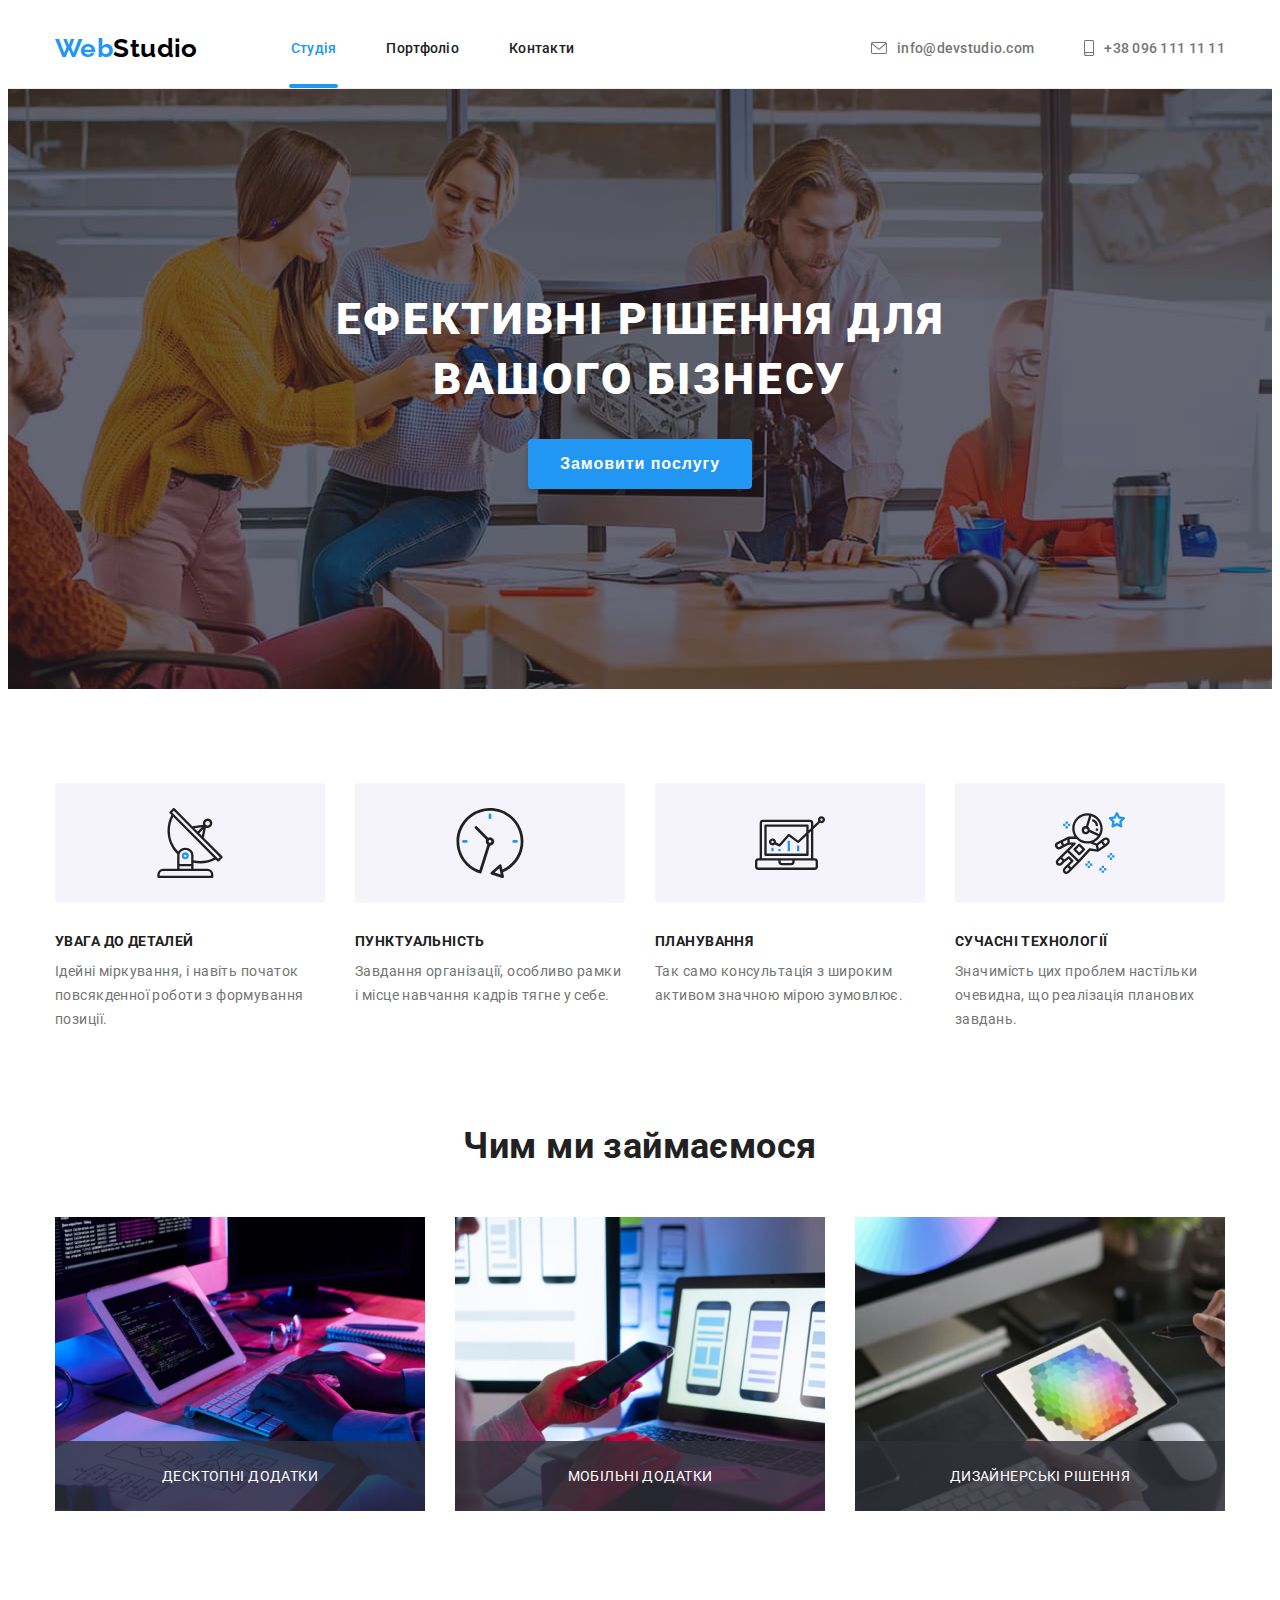
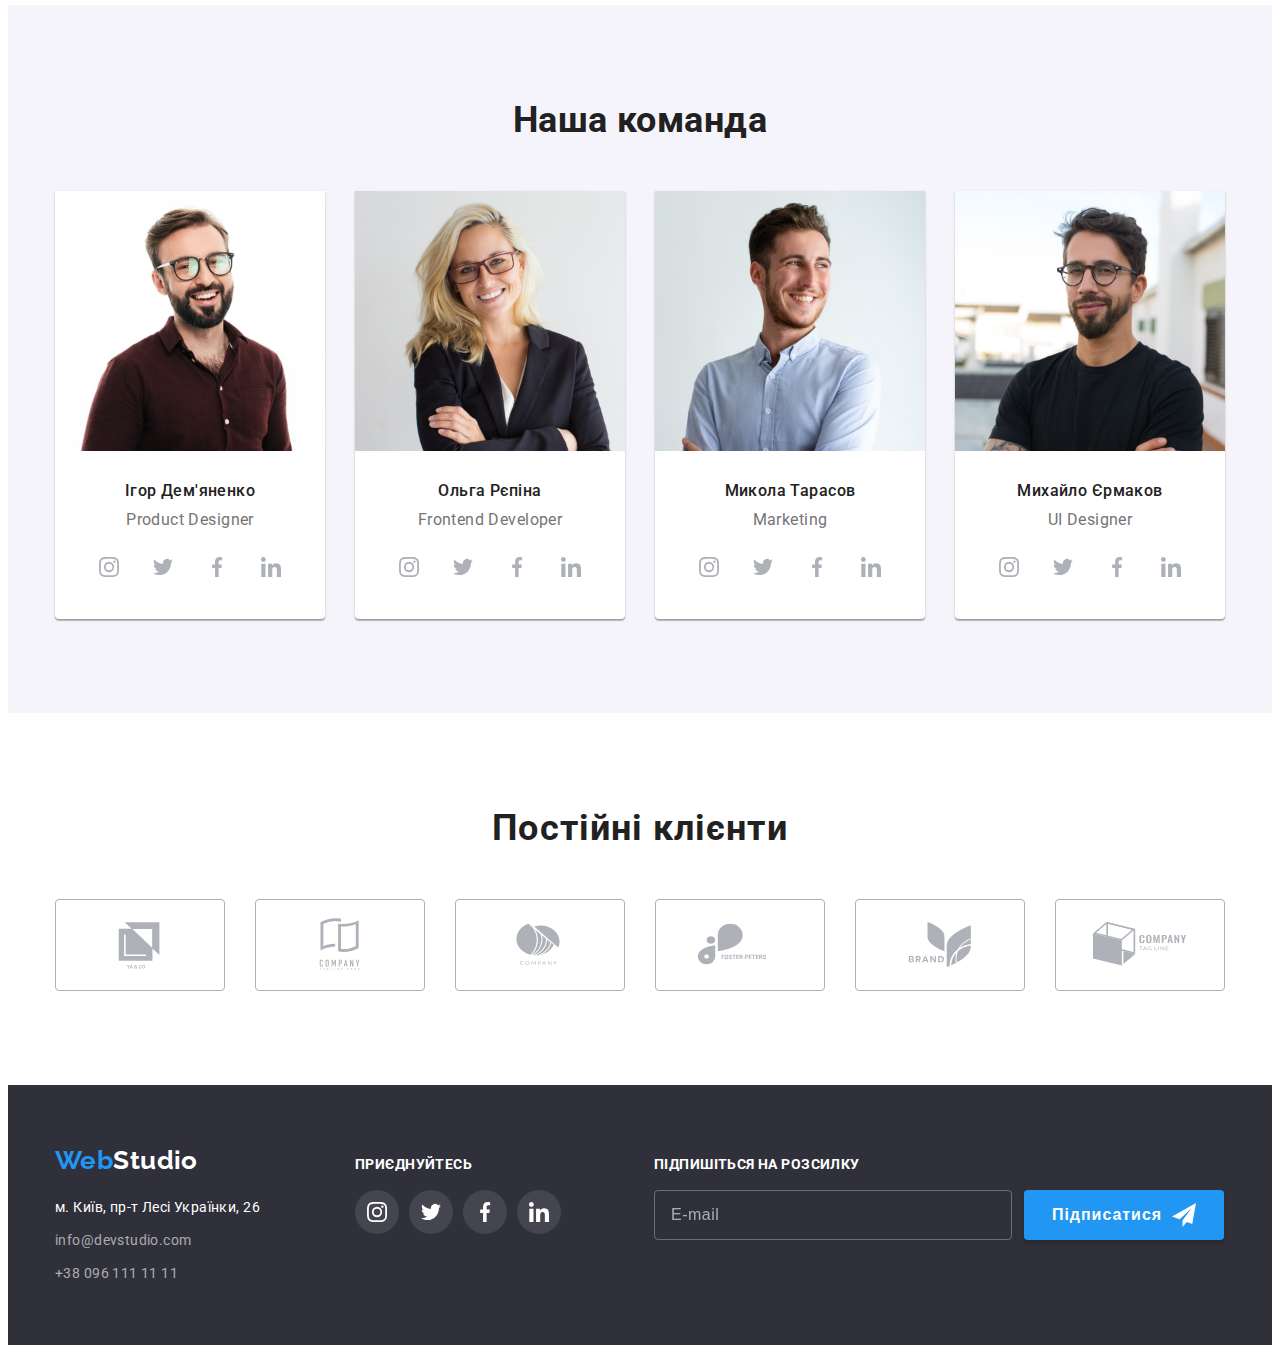
==== index.html @ ae679f18 "BEM logo + header" ====
<!DOCTYPE html>
<html lang="uk">
  <head>
    <meta charset="UTF-8" />
    <meta http-equiv="X-UA-Compatible" content="IE=edge" />
    <meta name="viewport" content="width=device-width, initial-scale=1.0" />
    <title>Studio</title>
    <link
      rel="stylesheet"
      href="https://cdnjs.cloudflare.com/ajax/libs/modern-normalize/1.1.0/modern-normalize.min.css"
      integrity="sha512-wpPYUAdjBVSE4KJnH1VR1HeZfpl1ub8YT/NKx4PuQ5NmX2tKuGu6U/JRp5y+Y8XG2tV+wKQpNHVUX03MfMFn9Q=="
      crossorigin="anonymous"
      referrerpolicy="no-referrer"
    />
    <link rel="preconnect" href="https://fonts.googleapis.com" />
    <link rel="preconnect" href="https://fonts.gstatic.com" crossorigin />
    <link
      href="https://fonts.googleapis.com/css2?family=Raleway:wght@700&family=Roboto:wght@400;500;700;900&display=swap"
      rel="stylesheet"
    />
    <link rel="stylesheet" href="./css/styles.css" />
  </head>
  <body>
    <header class="header">
      <div class="container header__container">
        <nav class="nav">
          <a class="logo header__logo" href="./index.html"
            ><span class="logo__accent">Web</span>Studio</a
          >
          <ul class="list nav__list">
            <li class="nav__item"><a class="nav__link nav__link--active" href="./index.html">Студія</a></li>
            <li class="nav__item"><a class="nav__link" href="./portfolio.html">Портфоліо</a></li>
            <li class="nav__item"><a class="nav__link" href="#contact">Контакти</a></li>
          </ul>
        </nav>
        <ul class="list header__container">
          <li class="nav__item">
            <a class="nav__link nav__link--contact" href="mailto:info@devstudio.com">
              <svg class="nav__icon--envelope">
                <use href="./images/icons.svg#icon-envelope"></use>
              </svg>
              info@devstudio.com</a
            >
          </li>
          <li class="nav__item">
            <a class="nav__link nav__link--contact" href="tel:+380961111111">
              <svg class="nav__icon--smartphone">
                <use href="./images/icons.svg#icon-smartphone"></use></svg
              >+38 096 111 11 11</a>
          </li>
        </ul>
      </div>
    </header>
    <main>
      <section class="hero">
        <div class="container hero-cont">
          <h1 class="hero-title">Ефективні рішення для вашого бізнесу</h1>
          <button class="hero-bt" type="button" data-modal-open>Замовити послугу</button>
        </div>
      </section>
      <section class="section advantage">
        <div class="container">
          <h2 class="visually-hidden">Наші переваги</h2>
          <ul class="list advantage-list">
            <li class="advantage-item">
              <div class="advantage-box">
                <svg class="advantage-icon">
                  <use href="./images/icons.svg#icon-antenna"></use>
                </svg>
              </div>
              <h3 class="advantage-title">Увага до деталей</h3>
              <p class="advatage-text">
                Ідейні міркування, і навіть початок повсякденної роботи з формування позиції.
              </p>
            </li>
            <li class="advantage-item">
              <div class="advantage-box">
                <svg class="advantage-icon">
                  <use href="./images/icons.svg#icon-clock"></use>
                </svg>
              </div>
              <h3 class="advantage-title">Пунктуальність</h3>
              <p class="advatage-text">
                Завдання організації, особливо рамки і місце навчання кадрів тягне у себе.
              </p>
            </li>
            <li class="advantage-item">
              <div class="advantage-box">
                <svg class="advantage-icon">
                  <use href="./images/icons.svg#icon-diagram"></use>
                </svg>
              </div>
              <h3 class="advantage-title">Планування</h3>
              <p class="advatage-text">
                Так само консультація з широким активом значною мірою зумовлює.
              </p>
            </li>
            <li class="advantage-item">
              <div class="advantage-box">
                <svg class="advantage-icon">
                  <use href="./images/icons.svg#icon-astronaut"></use>
                </svg>
              </div>
              <h3 class="advantage-title">Сучасні Технології</h3>
              <p class="advatage-text">
                Значимість цих проблем настільки очевидна, що реалізація планових завдань.
              </p>
            </li>
          </ul>
        </div>
      </section>
      <section class="section work">
        <div class="container">
          <h2 class="work-title">Чим ми займаємося</h2>
          <ul class="list work-list">
            <li class="work-item">
              <div class="work-thumb">
                <img
                  class="img"
                  src="./images/image1.jpg"
                  alt="розробка сайту"
                  width="370"
                  height="294"
                />
                <div class="work-label">
                  <p class="label-text">Десктопні додатки</p>
                </div>
              </div>
            </li>
            <li class="work-item">
              <div class="work-thumb">
                <img
                  class="img"
                  src="./images/image2.jpg"
                  alt="розробка мобільного додатку"
                  width="370"
                  height="294"
                />
                <div class="work-label">
                  <p class="label-text">Мобільні додатки</p>
                </div>
              </div>
            </li>
            <li class="work-item">
              <div class="work-thumb">
                <img
                  class="img"
                  src="./images/image3.jpg"
                  alt="розробка дизайну"
                  width="370"
                  height="294"
                />
                <div class="work-label">
                  <p class="label-text">Дизайнерські рішення</p>
                </div>
              </div>
            </li>
          </ul>
        </div>
      </section>
      <section class="section team">
        <div class="container">
          <h2 class="team-title">Наша команда</h2>
          <ul class="list list-team">
            <li class="list-box">
              <img
                class="img team-photo"
                src="./images/igor.jpg"
                alt="Ігор Дем'яненко"
                width="270"
                height="260"
              />
              <div class="team-cont">
                <h3 class="team-member">Ігор Дем'яненко</h3>
                <p class="team-function" lang="en">Product Designer</p>
                <ul class="list team-social">
                  <li class="social-item">
                    <a
                      href="https://www.instagram.com"
                      class="link-social"
                      target="_blank"
                      rel="noopener noreferrer"
                    >
                      <svg class="icon-social">
                        <use href="./images/icons.svg#icon-instagram"></use>
                      </svg>
                    </a>
                  </li>
                  <li class="social-item">
                    <a
                      href="https://twitter.com"
                      class="link-social"
                      target="_blank"
                      rel="noopener noreferrer"
                    >
                      <svg class="icon-social">
                        <use href="./images/icons.svg#icon-twitter"></use>
                      </svg>
                    </a>
                  </li>
                  <li class="social-item">
                    <a
                      href="https://www.facebook.com"
                      class="link-social"
                      target="_blank"
                      rel="noopener noreferrer"
                    >
                      <svg class="icon-social">
                        <use href="./images/icons.svg#icon-facebook"></use>
                      </svg>
                    </a>
                  </li>
                  <li class="social-item">
                    <a
                      href="https://ua.linkedin.com"
                      class="link-social"
                      target="_blank"
                      rel="noopener noreferrer"
                    >
                      <svg class="icon-social">
                        <use href="./images/icons.svg#icon-linkedin"></use>
                      </svg>
                    </a>
                  </li>
                </ul>
              </div>
            </li>
            <li class="list-box">
              <img
                class="img team-photo"
                src="./images/olha.jpg"
                alt="Ольга Рєпіна"
                width="270"
                height="260"
              />
              <div class="team-cont">
                <h3 class="team-member">Ольга Рєпіна</h3>
                <p class="team-function" lang="en">Frontend Developer</p>
                <ul class="list team-social">
                  <li class="social-item">
                    <a
                      href="https://www.instagram.com"
                      class="link-social"
                      target="_blank"
                      rel="noopener noreferrer"
                    >
                      <svg class="icon-social">
                        <use href="./images/icons.svg#icon-instagram"></use>
                      </svg>
                    </a>
                  </li>
                  <li class="social-item">
                    <a
                      href="https://twitter.com"
                      class="link-social"
                      target="_blank"
                      rel="noopener noreferrer"
                    >
                      <svg class="icon-social">
                        <use href="./images/icons.svg#icon-twitter"></use>
                      </svg>
                    </a>
                  </li>
                  <li class="social-item">
                    <a
                      href="https://www.facebook.com"
                      class="link-social"
                      target="_blank"
                      rel="noopener noreferrer"
                    >
                      <svg class="icon-social">
                        <use href="./images/icons.svg#icon-facebook"></use>
                      </svg>
                    </a>
                  </li>
                  <li class="social-item">
                    <a
                      href="https://ua.linkedin.com"
                      class="link-social"
                      target="_blank"
                      rel="noopener noreferrer"
                    >
                      <svg class="icon-social">
                        <use href="./images/icons.svg#icon-linkedin"></use>
                      </svg>
                    </a>
                  </li>
                </ul>
              </div>
            </li>
            <li class="list-box">
              <img
                class="img team-photo"
                src="./images/nikolay.jpg"
                alt="Микола Тарасов"
                width="270"
                height="260"
              />
              <div class="team-cont">
                <h3 class="team-member">Микола Тарасов</h3>
                <p class="team-function" lang="en">Marketing</p>
                <ul class="list team-social">
                  <li class="social-item">
                    <a
                      href="https://www.instagram.com"
                      class="link-social"
                      target="_blank"
                      rel="noopener noreferrer"
                    >
                      <svg class="icon-social">
                        <use href="./images/icons.svg#icon-instagram"></use>
                      </svg>
                    </a>
                  </li>
                  <li class="social-item">
                    <a
                      href="https://twitter.com"
                      class="link-social"
                      target="_blank"
                      rel="noopener noreferrer"
                    >
                      <svg class="icon-social">
                        <use href="./images/icons.svg#icon-twitter"></use>
                      </svg>
                    </a>
                  </li>
                  <li class="social-item">
                    <a
                      href="https://www.facebook.com"
                      class="link-social"
                      target="_blank"
                      rel="noopener noreferrer"
                    >
                      <svg class="icon-social">
                        <use href="./images/icons.svg#icon-facebook"></use>
                      </svg>
                    </a>
                  </li>
                  <li class="social-item">
                    <a
                      href="https://ua.linkedin.com"
                      class="link-social"
                      target="_blank"
                      rel="noopener noreferrer"
                    >
                      <svg class="icon-social">
                        <use href="./images/icons.svg#icon-linkedin"></use>
                      </svg>
                    </a>
                  </li>
                </ul>
              </div>
            </li>
            <li class="list-box">
              <img
                class="img team-photo"
                src="./images/mixailo.jpg"
                alt="Михайло Єрмаков"
                width="270"
                height="260"
              />
              <div class="team-cont">
                <h3 class="team-member">Михайло Єрмаков</h3>
                <p class="team-function" lang="en">UI Designer</p>
                <ul class="list team-social">
                  <li class="social-item">
                    <a
                      href="https://www.instagram.com"
                      class="link-social"
                      target="_blank"
                      rel="noopener noreferrer"
                    >
                      <svg class="icon-social">
                        <use href="./images/icons.svg#icon-instagram"></use>
                      </svg>
                    </a>
                  </li>
                  <li class="social-item">
                    <a
                      href="https://twitter.com"
                      class="link-social"
                      target="_blank"
                      rel="noopener noreferrer"
                    >
                      <svg class="icon-social">
                        <use href="./images/icons.svg#icon-twitter"></use>
                      </svg>
                    </a>
                  </li>
                  <li class="social-item">
                    <a
                      href="https://www.facebook.com"
                      class="link-social"
                      target="_blank"
                      rel="noopener noreferrer"
                    >
                      <svg class="icon-social">
                        <use href="./images/icons.svg#icon-facebook"></use>
                      </svg>
                    </a>
                  </li>
                  <li class="social-item">
                    <a
                      href="https://ua.linkedin.com"
                      class="link-social"
                      target="_blank"
                      rel="noopener noreferrer"
                    >
                      <svg class="icon-social">
                        <use href="./images/icons.svg#icon-linkedin"></use>
                      </svg>
                    </a>
                  </li>
                </ul>
              </div>
            </li>
          </ul>
        </div>
      </section>
      <section class="section">
        <div class="container">
          <h2 class="client-title">Постійні клієнти</h2>
          <ul class="list list-client">
            <li class="client-item">
              <a href="#" class="link-client" target="_blank" rel="noopener noreferrer">
                <svg class="logo-client">
                  <use href="./images/icons.svg#icon-Logo6"></use>
                </svg>
              </a>
            </li>
            <li class="client-item">
              <a href="#" class="link-client" target="_blank" rel="noopener noreferrer">
                <svg class="logo-client">
                  <use href="./images/icons.svg#icon-Logo5"></use>
                </svg>
              </a>
            </li>
            <li class="client-item">
              <a href="#" class="link-client" target="_blank" rel="noopener noreferrer">
                <svg class="logo-client">
                  <use href="./images/icons.svg#icon-Logo4"></use>
                </svg>
              </a>
            </li>
            <li class="client-item">
              <a href="#" class="link-client" target="_blank" rel="noopener noreferrer">
                <svg class="logo-client">
                  <use href="./images/icons.svg#icon-Logo3"></use>
                </svg>
              </a>
            </li>
            <li class="client-item">
              <a href="#" class="link-client" target="_blank" rel="noopener noreferrer">
                <svg class="logo-client">
                  <use href="./images/icons.svg#icon-Logo2"></use>
                </svg>
              </a>
            </li>
            <li class="client-item">
              <a href="#" class="link-client" target="_blank" rel="noopener noreferrer">
                <svg class="logo-client">
                  <use href="./images/icons.svg#icon-Logo1"></use>
                </svg>
              </a>
            </li>
          </ul>
        </div>
      </section>
    </main>
    <footer class="footer">
      <div class="container footer-cont">
        <div class="ftr-address-cont">
          <a class="logo footer__logo" href="./index.html"
            ><span class="logo__accent">Web</span>Studio</a
          >
          <address class="address" id="contact">
            <ul class="list list-address">
              <li class="item-address">
                <a
                  class="link-address"
                  href="https://goo.gl/maps/qeLY9MRspjxgZA8L9"
                  target="_blank"
                  rel="noopener noreferrer"
                  >м. Київ, пр-т Лесі Українки, 26</a
                >
              </li>
              <li class="item-address">
                <a class="link-address link-address-cont" href="mailto:info@devstudio.com"
                  >info@devstudio.com</a
                >
              </li>
              <li class="item-address">
                <a class="link-address link-address-cont" href="tel:+380961111111"
                  >+38 096 111 11 11</a
                >
              </li>
            </ul>
          </address>
        </div>

        <div class="ftr-social-cont">
          <p class="ftr-social-title">приєднуйтесь</p>
          <ul class="list ftr-social">
            <li class="ftr-social-item">
              <a
                href="https://www.instagram.com"
                class="ftr-link-social"
                target="_blank"
                rel="noopener noreferrer"
              >
                <svg class="icon-social">
                  <use href="./images/icons.svg#icon-instagram"></use>
                </svg>
              </a>
            </li>
            <li class="ftr-social-item">
              <a
                href="https://twitter.com"
                class="ftr-link-social"
                target="_blank"
                rel="noopener noreferrer"
              >
                <svg class="icon-social">
                  <use href="./images/icons.svg#icon-twitter"></use>
                </svg>
              </a>
            </li>
            <li class="ftr-social-item">
              <a
                href="https://www.facebook.com"
                class="ftr-link-social"
                target="_blank"
                rel="noopener noreferrer"
              >
                <svg class="icon-social">
                  <use href="./images/icons.svg#icon-facebook"></use>
                </svg>
              </a>
            </li>
            <li class="ftr-social-item">
              <a
                href="https://ua.linkedin.com"
                class="ftr-link-social"
                target="_blank"
                rel="noopener noreferrer"
              >
                <svg class="icon-social">
                  <use href="./images/icons.svg#icon-linkedin"></use>
                </svg>
              </a>
            </li>
          </ul>
        </div>
        <div class="ftr-form-box">
          <p class="ftr-social-title">Підпишіться на розсилку</p>
          <form class="ftr-form">
            <label class="ftr-form-label">
              <input
                class="ftr-input"
                type="email"
                name="email"
                title="Введіть електронну пошту"
                placeholder="E-mail"
                required
              />
            </label>
            <button class="ftr-form-bt" type="submit">
              Підписатися
              <svg class="icon-ftr-bt">
                <use href="./images/icons.svg#icon-send"></use>
              </svg>
            </button>
          </form>
        </div>
      </div>
    </footer>
    <div class="backdrop is-hidden" data-modal>
      <div class="modal">
        <button class="modal-bt-close" type="button" data-modal-close>
          <svg class="bt-close">
            <use href="./images/icons.svg#icon-close"></use>
          </svg>
        </button>
        <p class="modal-title">Залиште свої дані, ми вам передзвонимо</p>
        <form class="form-modal">
          <div class="form-input">
            <label class="modal-label">
              <span class="modal-text">Ім'я</span>
              <input
                class="modal-input"
                type="text"
                name="username"
                title="Введіть ім'я"
                autofocus
                required
              />
              <span class="modal-icon">
                <svg class="icon-input">
                  <use href="./images/icons.svg#icon-person"></use>
                </svg>
              </span>
            </label>
            <label class="modal-label">
              <span class="modal-text">Телефон</span>
              <input
                class="modal-input"
                type="tel"
                name="phone_number"
                title="Введіть номер телефону"
                required
              />
              <span class="modal-icon">
                <svg class="icon-input">
                  <use href="./images/icons.svg#icon-phone"></use>
                </svg>
              </span>
            </label>
            <label class="modal-label">
              <span class="modal-text">Пошта</span>
              <input
                class="modal-input"
                type="email"
                name="email"
                title="Введіть електронну пошту"
                required
              />
              <span class="modal-icon">
                <svg class="icon-input">
                  <use href="./images/icons.svg#icon-email"></use>
                </svg>
              </span>
            </label>

            <label class="modal-label">
              <span class="modal-text">Коментар</span>
              <textarea
                class="modal-textarea"
                rows="5"
                name="comment"
                title="Додайте коментар"
                placeholder="Введіть текст"
              ></textarea>
            </label>
          </div>
          <label class="modal-label-check">
            <input class="check-input hidden-check" type="checkbox" name="license-agreement" />
            <span class="check">
              <svg class="icon-check">
                <use href="./images/icons.svg#icon-icon-check"></use>
              </svg>
            </span>
            <span class="modal-text-checkbox">
              Погоджуюся з розсилкою та приймаю <a href="#" class="link-checkbox">Умови договору</a>
            </span></label
          >

          <button class="modal-bt" type="submit">Відправити</button>
        </form>
      </div>
    </div>

    <script src="./js/modal.js"></script>
  </body>
</html>
---- css/styles.css ----
:root {
  /*bg color*/
  --background-color-main: #ffffff;
  --background-color-dark: #2f303a;
  --background-color-sect: #f5f4fa;
  --background-color-box: #eeeeee;
  --background-color-bt: #f5f4fa;
  --background-color-bt-accent: #2196f3;
  --background-color-bt-activ: #188ce8;
  --background-color-line: #ececec;
  --background-color-svg: #afb1b8;
  --background-color-social: rgba(255, 255, 255, 0.1);
  --background-color-gradient: rgba(47, 48, 58, 0.4);
  --background-color-overlay: rgba(33, 150, 243, 0.9);
  --background-color-label: rgba(47, 48, 58, 0.8);
  --background-color-backdrop: rgba(0, 0, 0, 0.2);
  --background-color-border: rgba(255, 255, 255, 0.3);

  /*text color*/
  --color-text-main: #757575;
  --color-text-topic: #212121;
  --color-text-hero: #ffffff;
  --color-text-dark: #000000;
  --color-text-accent: #2196f3;
  --color-text-adress: rgba(255, 255, 255, 0.6);
  --color-text-placeholder: rgba(117, 117, 117, 0.5);
  /*fonts*/
  --main-font: 'Roboto', sans-serif;
  --secondary-font: 'Raleway', sans-serif;
}

*,
*::before,
*::after {
  box-sizing: border-box;
}

/*common styles*/

body {
  background: var(--background-color-main);
  color: var(--color-text-main);
  font-family: var(--main-font);
  font-size: 14px;
  letter-spacing: 0.03em;
}
h1,
h2,
h3,
p {
  margin: 0;
}
.list {
  list-style: none;
  margin: 0;
  padding: 0;
}
.visually-hidden {
  position: absolute;
  white-space: nowrap;
  width: 1px;
  height: 1px;
  overflow: hidden;
  border: 0;
  padding: 0;
  clip: rect(0 0 0 0);
  clip-path: inset(50%);
  margin: -1px;
}
.container {
  width: 1200px;
  padding-left: 15px;
  padding-right: 15px;
  margin-left: auto;
  margin-right: auto;
}
.section {
  padding-top: 94px;
  padding-bottom: 94px;
}
img {
  display: block;
  max-width: 100%;
  height: auto;
}

/*logo*/

.logo {
  font-family: var(--secondary-font);
  font-size: 26px;
  font-weight: 700;
  line-height: calc(30 / 26);
  text-decoration: none;
}
.logo__accent {
  color: var(--color-text-accent);
}
.header__logo {
  margin-right: 93px;

  color: var(--color-text-dark);
}
.footer__logo {
  color: var(--color-text-hero);
}


/*header*/
.header {
  border-bottom: 1px solid var(--background-color-line);
}
.header__container {
  display: flex;
  align-items: center;
  justify-content: space-between;
}
.nav {
  display: flex;
  align-items: center;
}
.nav__list {
  display: flex;
}
.nav__item {
  margin-right: 50px;
}
.nav__item:last-child {
  margin-right: 0;
}
.list-cont {
  display: flex;
  align-items: center;
}
.nav__link {
  display: flex;
  flex-direction: column;
  align-items: center;
  flex-wrap: nowrap;
  padding-top: 32px;
  padding-bottom: 32px;

  transition: color 250ms cubic-bezier(0.4, 0, 0.2, 1);

  text-decoration: none;
  color: var(--color-text-topic);
  font-weight: 500;
  line-height: calc(16 / 14);
  letter-spacing: 0.02em;
}
.nav__link--contact {
  flex-direction: row;
  color: var(--color-text-main);
}
.nav__link:hover,
.nav__link:focus {
  color: var(--color-text-accent);
}
.nav__link--active {
  color: var(--color-text-accent);
  padding-bottom: 0;
}
.nav__link--active::after {
  content: '';
  width: 106%;
  height: 4px;
  border-radius: 2px;
  background-color: var(--background-color-bt-accent);
  background-size: contain;
  margin-top: 28px;
}
.nav__icon--envelope {
  width: 16px;
  height: 12px;
  margin-right: 10px;
  fill: currentColor;
}
.nav__icon--smartphone {
  width: 10px;
  height: 16px;
  margin-right: 10px;
  fill: currentColor;
}

/*footer*/
.footer {
  background-color: var(--background-color-dark);
  padding-top: 60px;
  padding-bottom: 60px;
}
.footer-cont {
  display: flex;
  align-items: baseline;
}
.ftr-address-cont {
  margin-right: 70px;
  width: 230px;
}
.address {
  margin-top: 20px;
}
.item-address {
  margin-bottom: 9px;
}
.item-address:last-child {
  margin-bottom: 0;
}
.link-address {
  transition-property: color;
  transition-duration: 250ms;
  transition-timing-function: cubic-bezier(0.4, 0, 0.2, 1);

  text-decoration: none;
  font-style: normal;
  line-height: calc(24 / 14);
  color: var(--color-text-hero);
}
.link-address-cont {
  color: var(--color-text-adress);
}
.link-address:hover,
.link-address:focus {
  color: var(--color-text-accent);
}

.ftr-social-cont {
  width: 206px;
  margin-right: 93px;
}
.ftr-social-title {
  margin-bottom: 20px;

  color: var(--color-text-hero);
  font-weight: 700;
  font-size: 14px;
  line-height: calc(14 / 16);
  letter-spacing: 0.03em;
  text-transform: uppercase;
}
.ftr-social {
  display: flex;
  flex-wrap: wrap;
  gap: 10px;
  justify-content: center;
}
.ftr-link-social {
  display: block;
  fill: var(--color-text-hero);

  transition-property: background-color;
  transition-duration: 250ms;
  transition-timing-function: cubic-bezier(0.4, 0, 0.2, 1);

  text-decoration: none;
  padding: 12px;
  background-color: var(--background-color-social);
  border-radius: 50%;
  line-height: 0;
}
.ftr-link-social:hover,
.ftr-link-social:focus {
  background-color: var(--background-color-bt-accent);
}

.icon-social {
  width: 20px;
  height: 20px;
}
.ftr-form-box {
  display: flex;
flex-direction: column;
}
.ftr-form {
  display: flex;
  gap: 12px;
}
.ftr-input {
  display: block;
  padding: 15px 16px;
 
  outline:none;

  transition-property: color, border-color;
  transition-duration: 250ms;
  transition-timing-function: cubic-bezier(0.4, 0, 0.2, 1);

width: 358px;
height: 50px;
background-color: transparent;
border: 1px solid var(--background-color-border);
filter: drop-shadow(0px 4px 4px rgba(0, 0, 0, 0.15));
border-radius: 4px;
}
.ftr-input::placeholder {
  font-size: 16px;
  line-height: calc(20 / 16);
  letter-spacing: 0.03em;
    color:var(--color-text-adress);
}
.ftr-form-label:focus-within > .ftr-input {
  color: var(--background-color-bt-accent);
  border-color: var(--background-color-bt-accent);}

.ftr-form-bt {
  display: inline-flex;
  align-items: center;
padding: 10px 28px;

transition-property: background-color;
  transition-duration: 250ms;
  transition-timing-function: cubic-bezier(0.4, 0, 0.2, 1);

  background-color: var(--background-color-bt-accent);
  color: var(--color-text-hero);
  font-weight: 700;
  font-size: 16px;
  line-height: calc(30 / 16);
  letter-spacing: 0.06em;
  box-shadow: 0px 4px 4px rgba(0, 0, 0, 0.15);
  border-radius: 4px;
  border: none;
  cursor: pointer;
}
.icon-ftr-bt {
width: 24px;
height: 24px;
margin-left: 10px;
fill: var(--color-text-hero);
}

.ftr-form-bt:hover,
.ftr-form-bt:focus {
  background-color: var(--background-color-bt-activ);
}

/*studio*/ 

/*section hero*/

.hero {
  background-color: var(--background-color-dark);
  background-image: linear-gradient(
      var(--background-color-gradient),
      var(--background-color-gradient)
    ),
    url(../images/hero.jpg);
  background-size: 1600px;
  background-position: center;
  background-repeat: no-repeat;

  padding-top: 200px;
  padding-bottom: 200px;
}
.hero-cont {
  padding-left: 252px;
  padding-right: 252px;
}
.hero-title {
  width: 696px;
  margin-bottom: 30px;
  margin-left: 0;
  margin-right: 0;

  color: var(--color-text-hero);
  font-weight: 900;
  font-size: 44px;
  line-height: calc(60 / 44);
  text-align: center;
  letter-spacing: 0.06em;
  text-transform: uppercase;
}

.hero-bt {
  display: block;
  padding-left: 32px;
  padding-right: 32px;
  padding-top: 10px;
  padding-bottom: 10px;
  margin-left: auto;
  margin-right: auto;

  transition-property: background-color;
  transition-duration: 250ms;
  transition-timing-function: cubic-bezier(0.4, 0, 0.2, 1);

  background-color: var(--background-color-bt-accent);
  color: var(--color-text-hero);
  font-weight: 700;
  font-size: 16px;
  line-height: calc(30 / 16);
  letter-spacing: 0.06em;
  box-shadow: 0px 4px 4px rgba(0, 0, 0, 0.15);
  border-radius: 4px;
  border: none;
  cursor: pointer;
}
.hero-bt:hover,
.hero-bt:focus {
  background-color: var(--background-color-bt-activ);
}

/*section advantage*/
.advantage-list {
  display: flex;
  flex-wrap: wrap;
  gap: 30px;
}
.advantage-item {
  width: 270px;
}
.advantage-title {
  margin-bottom: 10px;

  color: var(--color-text-topic);
  font-size: 14px;
  font-weight: 700;
  line-height: calc(16 / 14);
  text-transform: uppercase;
}
.advatage-text {
  line-height: calc(24 / 14);
}
.advantage-box {
  display: flex;
  justify-content: center;
  align-items: center;
  width: 100%;
  height: 120px;
  margin-bottom: 30px;

  background-color: var(--background-color-sect);
  border-radius: 4px;
}
.advantage-icon {
  width: 70px;
  height: 70px;
}

/*section work*/

.work {
  padding-top: 0;
}
.work-list {
  display: flex;
  flex-wrap: wrap;
  gap: 30px;
}
.work-item {
  width: 370px;
}
.work-title {
  margin-bottom: 50px;

  color: var(--color-text-topic);
  font-weight: 700;
  font-size: 36px;
  line-height: calc(42 / 36);
  text-align: center;
}
.work-thumb {
  position: relative;
  width: 100%;
  height: 100%;
}

.work-label {
  position: absolute;
  bottom: 0;
  left: 0;
  width: 100%;
  height: 70px;

  padding-top: 27px;
  padding-bottom: 27px;

  background-color: var(--background-color-label);
}
.label-text {
  line-height: calc(16 / 14);
  text-align: center;
  text-transform: uppercase;

  color: var(--color-text-hero);
}

/*section team*/
.team {
  background-color: var(--background-color-sect);
}
.team-title {
  margin-bottom: 50px;
  color: var(--color-text-topic);
  font-weight: 700;
  font-size: 36px;
  line-height: calc(42 / 36);
  text-align: center;
}
.list-team {
  display: flex;
  flex-wrap: wrap;
  gap: 30px;
}

.list-box {
  width: 270px;
  background-color: var(--background-color-main);
  box-shadow: 0px 1px 3px rgba(0, 0, 0, 0.12), 0px 1px 1px rgba(0, 0, 0, 0.14),
    0px 2px 1px rgba(0, 0, 0, 0.2);
  border-radius: 0px 0px 4px 4px;
}
.team-cont {
  padding: 30px;
}
.team-member {
  margin-bottom: 10px;

  color: var(--color-text-topic);
  font-weight: 500;
  font-size: 16px;
  line-height: calc(19 / 16);
  text-align: center;
}
.team-function {
  margin-bottom: 16px;

  font-size: 16px;
  line-height: calc(19 / 16);
  text-align: center;
}
.team-social {
  display: flex;
  flex-wrap: wrap;
  gap: 10px;
  justify-content: center;
}
.link-social {
  display: block;
  fill: var(--background-color-svg);

  transition-property: background-color, fill;
  transition-duration: 250ms;
  transition-timing-function: cubic-bezier(0.4, 0, 0.2, 1);

  text-decoration: none;
  padding: 12px;
  background-color: transparent;
  border-radius: 50%;
  line-height: 0;
}
.link-social:hover,
.link-social:focus {
  fill: var(--color-text-hero);
  background-color: var(--background-color-bt-accent);
}

.icon-social {
  width: 20px;
  height: 20px;
}

/*section client*/
.client-title {
  margin-bottom: 50px;

  color: var(--color-text-topic);
  font-weight: 700;
  font-size: 36px;
  line-height: calc(42 / 36);
  text-align: center;
  letter-spacing: 0.03em;
}
.list-client {
  display: flex;
  flex-wrap: wrap;
  gap: 30px;
}
.client-item {
  width: 170px;
  height: 92px;
}

.link-client {
  display: flex;
  justify-content: center;
  align-items: center;

  fill: var(--background-color-svg);

  transition-property: fill, border-color;
  transition-duration: 250ms;
  transition-timing-function: cubic-bezier(0.4, 0, 0.2, 1);

  width: 100%;
  height: 100%;
  border: 1px solid;
  border-color: var(--background-color-svg);
  border-radius: 4px;
  text-decoration: none;
}
.link-client:hover,
.link-client:focus {
  fill: var(--background-color-bt-accent);
  border-color: var(--background-color-bt-activ);
}
.logo-client {
  width: 106px;
  height: 60px;
}

/*portfolio*/
.filter {
  display: flex;
  justify-content: center;
  margin-bottom: 50px;
}
.item-filter {
  margin-right: 8px;
}

.item-filter:last-child {
  margin-right: 0;
}

.filter-bt {
  padding: 6px 22px;

  transition-property: background-color, color, box-shadow;
  transition-duration: 250ms;
  transition-timing-function: cubic-bezier(0.4, 0, 0.2, 1);

  background-color: var(--background-color-bt);
  color: var(--color-text-topic);
  font-weight: 500;
  font-size: 16px;
  line-height: calc(26 / 16);
  text-align: center;
  border-radius: 4px;
  border: none;
  cursor: pointer;
}
.filter-bt:hover,
.filter-bt:focus {
  background-color: var(--background-color-bt-accent);
  color: var(--color-text-hero);
  box-shadow: 0px 3px 1px rgba(0, 0, 0, 0.1), 0px 1px 2px rgba(0, 0, 0, 0.08),
    0px 2px 2px rgba(0, 0, 0, 0.12);
}

.project {
  display: flex;
  flex-wrap: wrap;
  gap: 30px;
}

.item-project {
  width: 370px;
}
.proj-cont {
  position: relative;
  width: 370px;
  height: 294px;
  overflow: hidden;
}
.overlay-project {
  position: absolute;
  top: 0;
  left: 0;
  width: 100%;
  height: 100%;

  transform: translatey(100%);
  transition-property: transform;
  transition-duration: 250ms;
  transition-timing-function: cubic-bezier(0.4, 0, 0.2, 1);

  padding: 63px 24px;
  background-color: var(--background-color-overlay);
}
.project-text {
  font-size: 18px;
  line-height: calc(28 / 18);
  letter-spacing: 0.03em;
  color: var(--color-text-hero);
}

.proj-box {
  padding: 20px 24px;
  border-left: 1px solid var(--background-color-box);
  border-right: 1px solid var(--background-color-box);
  border-bottom: 1px solid var(--background-color-box);
}

.project-name {
  margin-bottom: 4px;
  color: var(--color-text-topic);
  font-weight: 700;
  font-size: 18px;
  line-height: calc(36 / 18);
  letter-spacing: 0.06em;
}

.project-filter {
  color: var(--color-text-main);
  font-size: 16px;
  line-height: calc(30 / 16);
}
.link-filter {
  display: block;

  transition-property: box-shadow;
  transition-duration: 250ms;
  transition-timing-function: cubic-bezier(0.4, 0, 0.2, 1);

  text-decoration: none;
}
.link-filter:hover,
.link-filter:focus {
  box-shadow: 0px 1px 1px rgba(0, 0, 0, 0.12), 0px 4px 4px rgba(0, 0, 0, 0.06),
    1px 4px 6px rgba(0, 0, 0, 0.16);
}
.link-filter:hover .overlay-project,
.link-filter:focus .overlay-project {
  transform: translatey(0%);
}

/* MODAL */

.backdrop {
  background-color: var(--background-color-backdrop);
  position: fixed;
  top: 0;
  left: 0;
  width: 100%;
  height: 100%;

  transition-property: opacity;
  transition-duration: 250ms;
  transition-timing-function: cubic-bezier(0.4, 0, 0.2, 1);
}

.backdrop.is-hidden {
  opacity: 0;
  pointer-events: none;
}
.modal {

  position: absolute;
  top: 50%;
  left: 50%;
  transform: translate(-50%, -50%);

  padding: 40px;

  width: 528px;
  height: 581px;
  background-color: var(--background-color-main);
  box-shadow: 0px 1px 3px rgba(0, 0, 0, 0.12), 0px 1px 1px rgba(0, 0, 0, 0.14),
    0px 2px 1px rgba(0, 0, 0, 0.2);
  border-radius: 4px;
}
.modal-bt-close {
position: absolute;
top: 8px;
right: 8px;

transition-property: border-color, fill;
transition-duration: 250ms;
transition-timing-function: cubic-bezier(0.4, 0, 0.2, 1);

  padding: 10px;
  line-height: 0;
  background-color: var(--background-color-main);
  border-radius: 50%;
  border: 1px solid var(--background-color-backdrop);
  cursor: pointer;
}
.bt-close {
  width: 11px;
  height: 11px;
}
.modal-bt-close:focus,
.modal-bt-close:hover {
  border-color: var(--background-color-bt-accent);
  fill: var(--background-color-bt-accent);
}

.modal-title {

  margin-bottom: 12px;

color: var(--color-text-topic);
font-weight: 700;
font-size: 20px;
line-height: calc(23 / 20);
text-align: center;
letter-spacing: 0.03em;
}
.modal-label {
  display: flex;
  flex-direction: column;
  position: relative;
  width: 100%;
  height: 100%;
  margin-bottom: 10px;
}
.modal-label:last-child{
  margin-bottom: 0;
}
.form-input {
  margin-bottom: 20px;
}

.modal-text {
  margin-bottom: 4px;
 color:  var(--color-text-main);
font-size: 12px;
line-height: calc(14 / 12);
letter-spacing: 0.01em;
}
.modal-input {

padding: 11px 42px;
width: 448px;
height: 40px;
outline:none;

transition-property: color, border-color;
transition-duration: 250ms;
transition-timing-function: cubic-bezier(0.4, 0, 0.2, 1);

font-family: inherit;
font-size: inherit;
color: var(--color-text-main);
border: 1px solid;
border-color: rgba(33, 33, 33, 0.2);
border-radius: 4px;

}
.modal-icon{
position: absolute;
top: 50%;
  left: 12px;
fill: var(--color-text-dark);  

transition-property: fill;
transition-duration: 250ms;
transition-timing-function: cubic-bezier(0.4, 0, 0.2, 1);
}
.icon-input {
 width: 18px;
height: 18px; 

}
.modal-label:focus-within > .modal-input,
.modal-label:focus-within > .modal-icon,
.modal-label:focus-within > .modal-textarea {
  color: var(--background-color-bt-accent);
  border-color: var(--background-color-bt-accent);
  fill: var(--background-color-bt-accent);
 }
.modal-textarea {
 padding: 12px 16px;
 width: 448px;
  height: 120px;
  resize: none;
  outline:none;

  font-family: inherit;
  font-size: inherit;
  color: var(--color-text-main);
  border: 1px solid rgba(33, 33, 33, 0.2);
  border-radius: 4px;
  }
  .modal-textarea::placeholder {
    color: var(--color-text-placeholder);
    font-size: 12px;
    line-height: calc(14 / 12)
    letter-spacing: 0.01em;
  } 

.modal-label-check {
  display: flex;
  justify-content: center;
  align-items: center;
  width: 100%;
  height: 100%;
  margin-bottom: 30px;
}
.modal-text-checkbox {
  color: var(--color-text-main);
  font-size: 14px;
line-height: calc(24 / 14);
letter-spacing: 0.03em;
}
.hidden-check{
-moz-appearance: none; -webkit-appearance: none; appearance: none;
}
.check {
  display: flex;
  align-items: center;
  justify-content: center;
  align-content: center;

  margin-right: 8px;

  width: 15px;
  height: 16px;

  border: 2px solid var(--color-text-topic);
border-radius: 4px;
}
.icon-check{
  display: block;
  
   width: 16px;
  height: 15px;
  letter-spacing: 0;

}
.check-input:checked + .check {
background-color: var(--background-color-bt-accent);  
background-origin: border-box;
border-color: transparent;
}

.link-checkbox {
  color: var(--color-text-accent);
  font-size: 14px;
line-height: calc(24 / 14);
letter-spacing: 0.03em;
text-decoration-line: underline;
}


.modal-bt{
  display: flex;
  align-items: center;
  text-align: center;
  padding-left: 52px;
  padding-right: 52px;
  padding-top: 10px;
  padding-bottom: 10px; 
  margin-left: auto;
  margin-right: auto;

  transition-property: background-color;
  transition-duration: 250ms;
  transition-timing-function: cubic-bezier(0.4, 0, 0.2, 1);

  background-color: var(--background-color-bt-accent);
  color: var(--color-text-hero);
  font-weight: 700;
  font-size: 16px;
  line-height: calc(30 / 16);
  letter-spacing: 0.06em;
  box-shadow: 0px 4px 4px rgba(0, 0, 0, 0.15);
  border-radius: 4px;
  border: none;
  cursor: pointer;
}  
.modal-bt:focus,
.modal-bt:hover {
  background-color: var(--background-color-bt-activ);
}
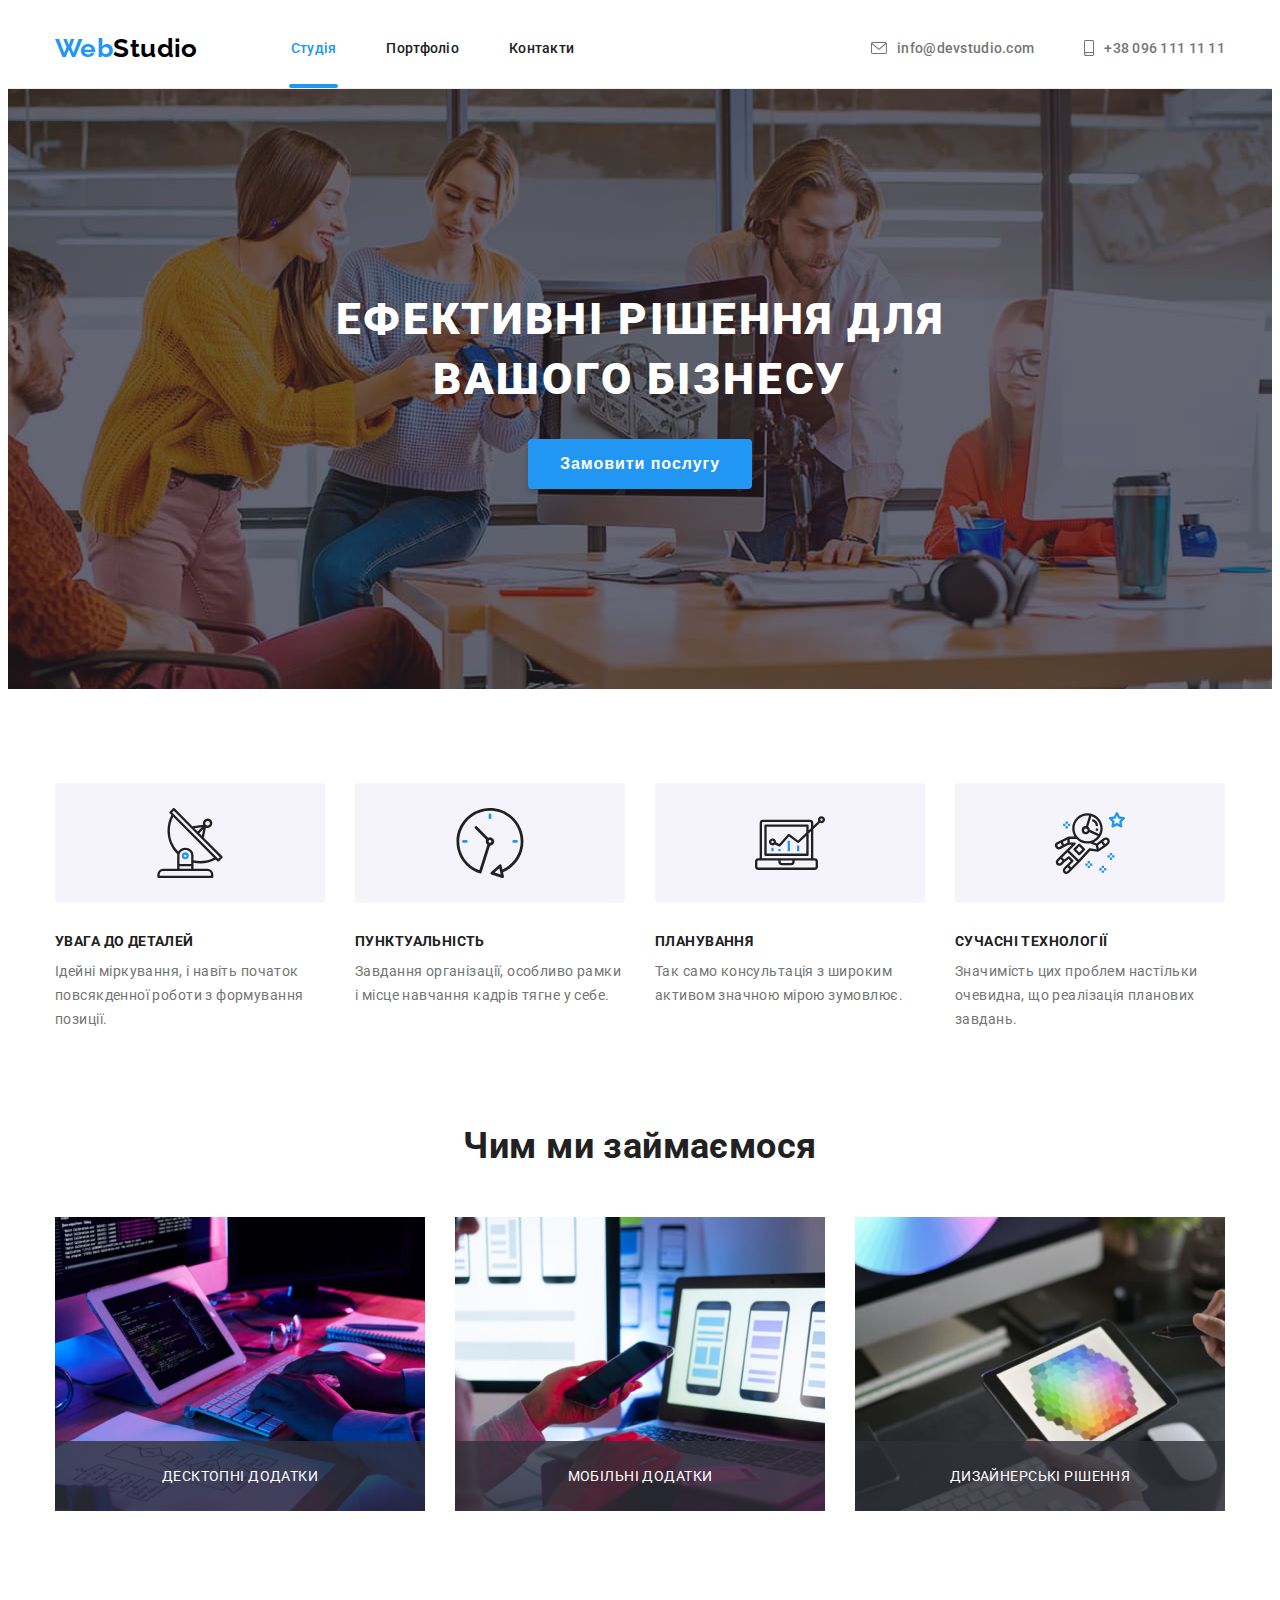
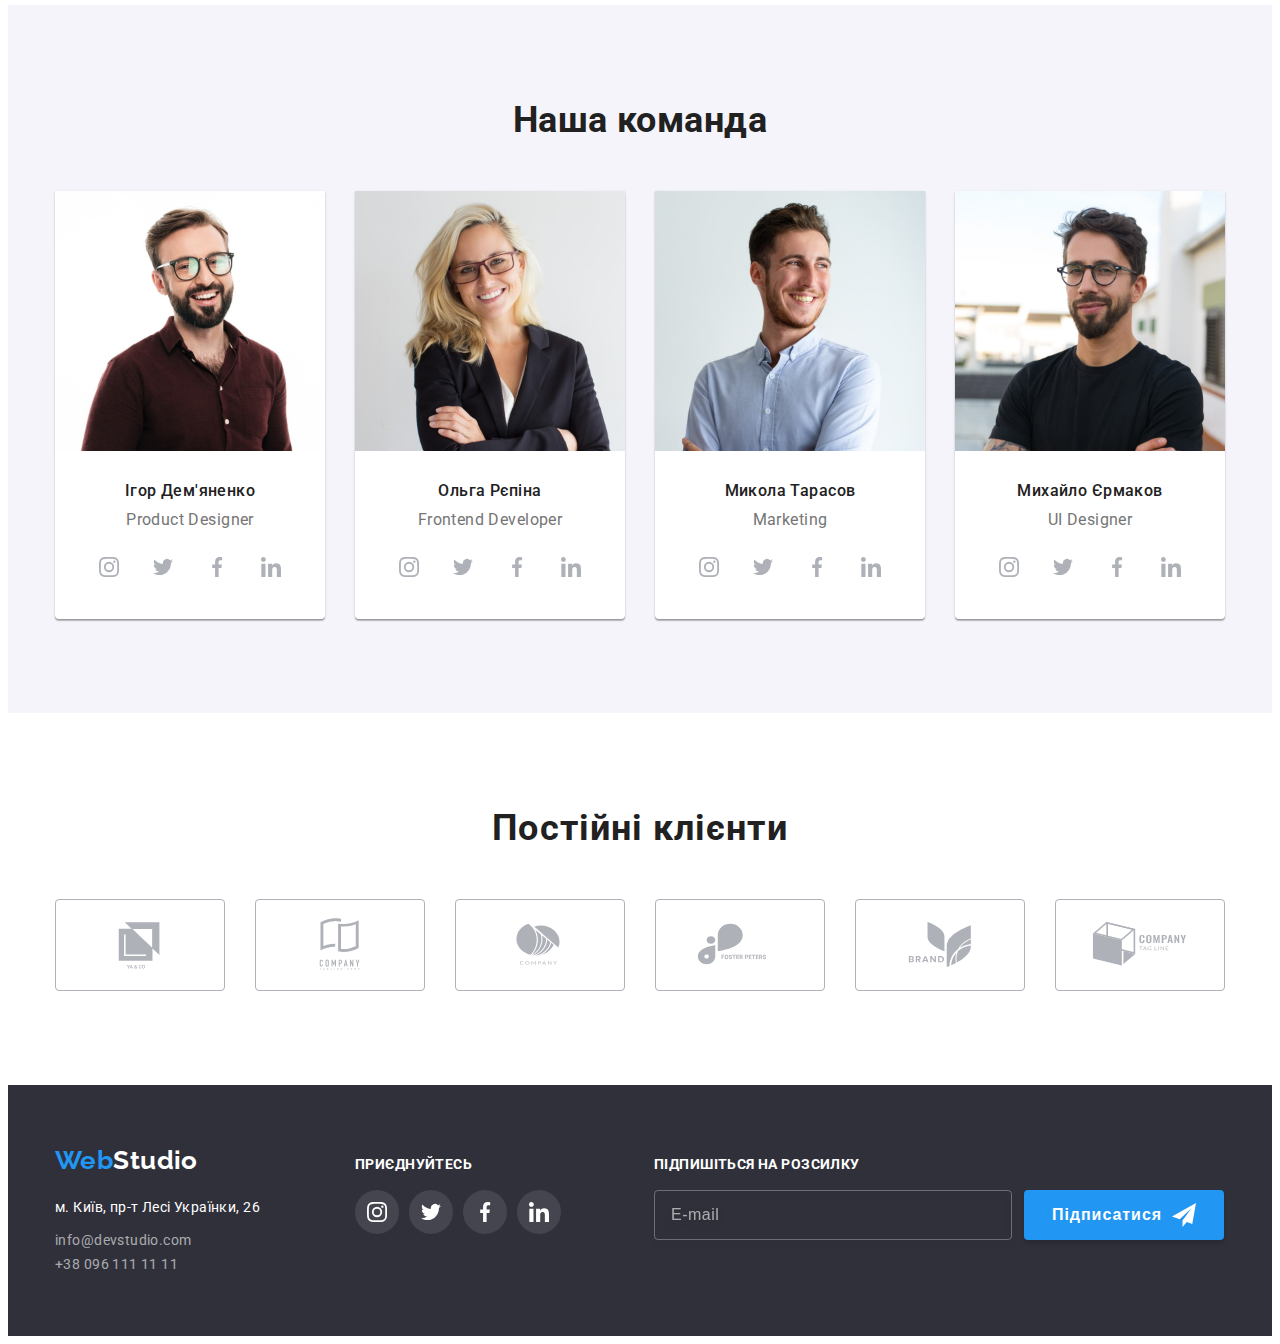
==== commit 85b083bc: "BEM footer" ====
--- a/index.html
+++ b/index.html
@@ -45,8 +45,7 @@
           <li class="nav__item">
             <a class="nav__link nav__link--contact" href="tel:+380961111111">
               <svg class="nav__icon--smartphone">
-                <use href="./images/icons.svg#icon-smartphone"></use></svg
-              >+38 096 111 11 11</a>
+                <use href="./images/icons.svg#icon-smartphone"></use></svg>+38 096 111 11 11</a>
           </li>
         </ul>
       </div>
@@ -468,16 +467,16 @@
       </section>
     </main>
     <footer class="footer">
-      <div class="container footer-cont">
-        <div class="ftr-address-cont">
+      <div class="container footer__container">
+        <div class="footer__container--address">
           <a class="logo footer__logo" href="./index.html"
             ><span class="logo__accent">Web</span>Studio</a
           >
           <address class="address" id="contact">
-            <ul class="list list-address">
-              <li class="item-address">
+            <ul class="list address__list">
+              <li class="address__item">
                 <a
-                  class="link-address"
+                  class="address__link"
                   href="https://goo.gl/maps/qeLY9MRspjxgZA8L9"
                   target="_blank"
                   rel="noopener noreferrer"
@@ -485,12 +484,12 @@
                 >
               </li>
               <li class="item-address">
-                <a class="link-address link-address-cont" href="mailto:info@devstudio.com"
+                <a class="address__link address__link--contact" href="mailto:info@devstudio.com"
                   >info@devstudio.com</a
                 >
               </li>
               <li class="item-address">
-                <a class="link-address link-address-cont" href="tel:+380961111111"
+                <a class="address__link address__link--contact" href="tel:+380961111111"
                   >+38 096 111 11 11</a
                 >
               </li>
@@ -498,65 +497,65 @@
           </address>
         </div>
 
-        <div class="ftr-social-cont">
-          <p class="ftr-social-title">приєднуйтесь</p>
-          <ul class="list ftr-social">
-            <li class="ftr-social-item">
+        <div class="footer__container--social">
+          <p class="footer__container--title">приєднуйтесь</p>
+          <ul class="list social__list">
+            <li class="social__item">
               <a
                 href="https://www.instagram.com"
-                class="ftr-link-social"
+                class="footer__social-link"
                 target="_blank"
                 rel="noopener noreferrer"
               >
-                <svg class="icon-social">
+                <svg class="footer__icon-social">
                   <use href="./images/icons.svg#icon-instagram"></use>
                 </svg>
               </a>
             </li>
-            <li class="ftr-social-item">
+            <li class="social__item">
               <a
                 href="https://twitter.com"
-                class="ftr-link-social"
+                class="footer__social-link"
                 target="_blank"
                 rel="noopener noreferrer"
               >
-                <svg class="icon-social">
+                <svg class="footer__icon-social">
                   <use href="./images/icons.svg#icon-twitter"></use>
                 </svg>
               </a>
             </li>
-            <li class="ftr-social-item">
+            <li class="social__item">
               <a
                 href="https://www.facebook.com"
-                class="ftr-link-social"
+                class="footer__social-link"
                 target="_blank"
                 rel="noopener noreferrer"
               >
-                <svg class="icon-social">
+                <svg class="footer__icon-social">
                   <use href="./images/icons.svg#icon-facebook"></use>
                 </svg>
               </a>
             </li>
-            <li class="ftr-social-item">
+            <li class="social__item">
               <a
                 href="https://ua.linkedin.com"
-                class="ftr-link-social"
+                class="footer__social-link"
                 target="_blank"
                 rel="noopener noreferrer"
               >
-                <svg class="icon-social">
+                <svg class="footer__icon-social">
                   <use href="./images/icons.svg#icon-linkedin"></use>
                 </svg>
               </a>
             </li>
           </ul>
         </div>
-        <div class="ftr-form-box">
-          <p class="ftr-social-title">Підпишіться на розсилку</p>
-          <form class="ftr-form">
-            <label class="ftr-form-label">
+        <div class="footer__container--form">
+          <p class="footer__container--title">Підпишіться на розсилку</p>
+          <form class="footer__form">
+            <label class="footer__form--label">
               <input
-                class="ftr-input"
+                class="footer__form--input"
                 type="email"
                 name="email"
                 title="Введіть електронну пошту"
@@ -564,9 +563,9 @@
                 required
               />
             </label>
-            <button class="ftr-form-bt" type="submit">
+            <button class="footer__button" type="submit">
               Підписатися
-              <svg class="icon-ftr-bt">
+              <svg class="footer__button--icon">
                 <use href="./images/icons.svg#icon-send"></use>
               </svg>
             </button>
--- a/css/styles.css
+++ b/css/styles.css
@@ -105,8 +105,8 @@
   color: var(--color-text-hero);
 }
 
-
 /*header*/
+
 .header {
   border-bottom: 1px solid var(--background-color-line);
 }
@@ -183,51 +183,55 @@
 }
 
 /*footer*/
+
 .footer {
   background-color: var(--background-color-dark);
   padding-top: 60px;
   padding-bottom: 60px;
 }
-.footer-cont {
+.footer__container {
   display: flex;
   align-items: baseline;
 }
-.ftr-address-cont {
+.footer__container--address {
   margin-right: 70px;
   width: 230px;
 }
+.footer__container--social {
+  margin-right: 93px;
+  width: 206px;
+}
+.footer__container--form {
+display: flex;
+flex-direction: column;
+}
+
 .address {
   margin-top: 20px;
 }
-.item-address {
+.address__item {
   margin-bottom: 9px;
 }
-.item-address:last-child {
+.address__item:last-child {
   margin-bottom: 0;
 }
-.link-address {
-  transition-property: color;
-  transition-duration: 250ms;
-  transition-timing-function: cubic-bezier(0.4, 0, 0.2, 1);
+.address__link {
+  transition: color 250ms cubic-bezier(0.4, 0, 0.2, 1);
 
   text-decoration: none;
   font-style: normal;
   line-height: calc(24 / 14);
   color: var(--color-text-hero);
 }
-.link-address-cont {
+.address__link--contact {
   color: var(--color-text-adress);
 }
-.link-address:hover,
-.link-address:focus {
+.address__link:hover,
+.address__link:focus {
   color: var(--color-text-accent);
 }
 
-.ftr-social-cont {
-  width: 206px;
-  margin-right: 93px;
-}
-.ftr-social-title {
+.footer__container--title {
   margin-bottom: 20px;
 
   color: var(--color-text-hero);
@@ -237,19 +241,17 @@
   letter-spacing: 0.03em;
   text-transform: uppercase;
 }
-.ftr-social {
+.social__list {
   display: flex;
   flex-wrap: wrap;
   gap: 10px;
   justify-content: center;
 }
-.ftr-link-social {
+.footer__social-link {
   display: block;
   fill: var(--color-text-hero);
 
-  transition-property: background-color;
-  transition-duration: 250ms;
-  transition-timing-function: cubic-bezier(0.4, 0, 0.2, 1);
+  transition: background-color 250ms cubic-bezier(0.4, 0, 0.2, 1);
 
   text-decoration: none;
   padding: 12px;
@@ -257,33 +259,26 @@
   border-radius: 50%;
   line-height: 0;
 }
-.ftr-link-social:hover,
-.ftr-link-social:focus {
+.footer__social-link:hover,
+.footer__social-link:focus {
   background-color: var(--background-color-bt-accent);
 }
-
-.icon-social {
+.footer__icon-social {
   width: 20px;
   height: 20px;
 }
-.ftr-form-box {
-  display: flex;
-flex-direction: column;
-}
-.ftr-form {
+
+.footer__form {
   display: flex;
   gap: 12px;
 }
-.ftr-input {
+.footer__form--input {
   display: block;
   padding: 15px 16px;
- 
+
+  transition: color 250ms cubic-bezier(0.4, 0, 0.2, 1), border-color 250ms cubic-bezier(0.4, 0, 0.2, 1);
+  
   outline:none;
-
-  transition-property: color, border-color;
-  transition-duration: 250ms;
-  transition-timing-function: cubic-bezier(0.4, 0, 0.2, 1);
-
 width: 358px;
 height: 50px;
 background-color: transparent;
@@ -291,24 +286,22 @@
 filter: drop-shadow(0px 4px 4px rgba(0, 0, 0, 0.15));
 border-radius: 4px;
 }
-.ftr-input::placeholder {
+.footer__form--input::placeholder {
   font-size: 16px;
   line-height: calc(20 / 16);
   letter-spacing: 0.03em;
     color:var(--color-text-adress);
 }
-.ftr-form-label:focus-within > .ftr-input {
+.footer__form--label:focus-within > .footer__form--input {
   color: var(--background-color-bt-accent);
   border-color: var(--background-color-bt-accent);}
 
-.ftr-form-bt {
+.footer__button {
   display: inline-flex;
   align-items: center;
 padding: 10px 28px;
 
-transition-property: background-color;
-  transition-duration: 250ms;
-  transition-timing-function: cubic-bezier(0.4, 0, 0.2, 1);
+transition: background-color 250ms cubic-bezier(0.4, 0, 0.2, 1);
 
   background-color: var(--background-color-bt-accent);
   color: var(--color-text-hero);
@@ -321,15 +314,14 @@
   border: none;
   cursor: pointer;
 }
-.icon-ftr-bt {
+.footer__button--icon {
 width: 24px;
 height: 24px;
 margin-left: 10px;
 fill: var(--color-text-hero);
 }
-
-.ftr-form-bt:hover,
-.ftr-form-bt:focus {
+.footer__button:hover,
+.footer__button:focus {
   background-color: var(--background-color-bt-activ);
 }
 
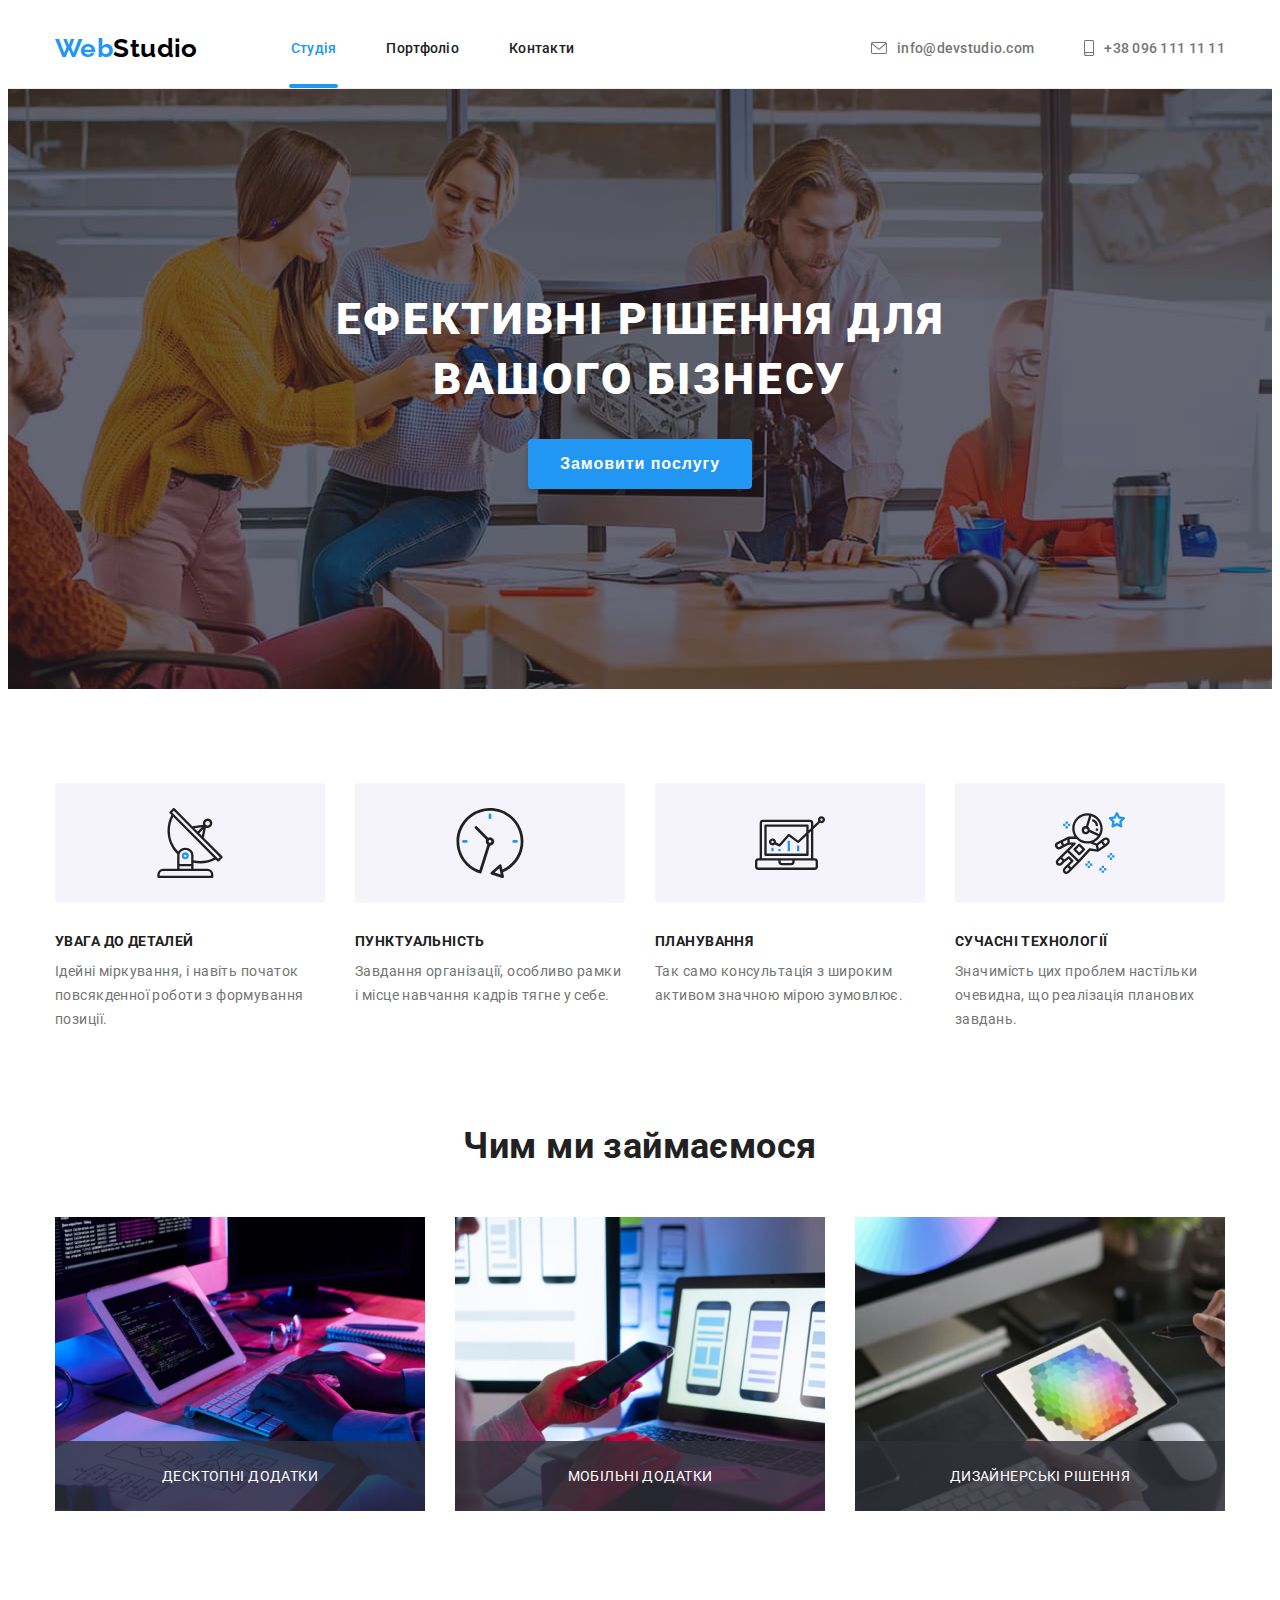
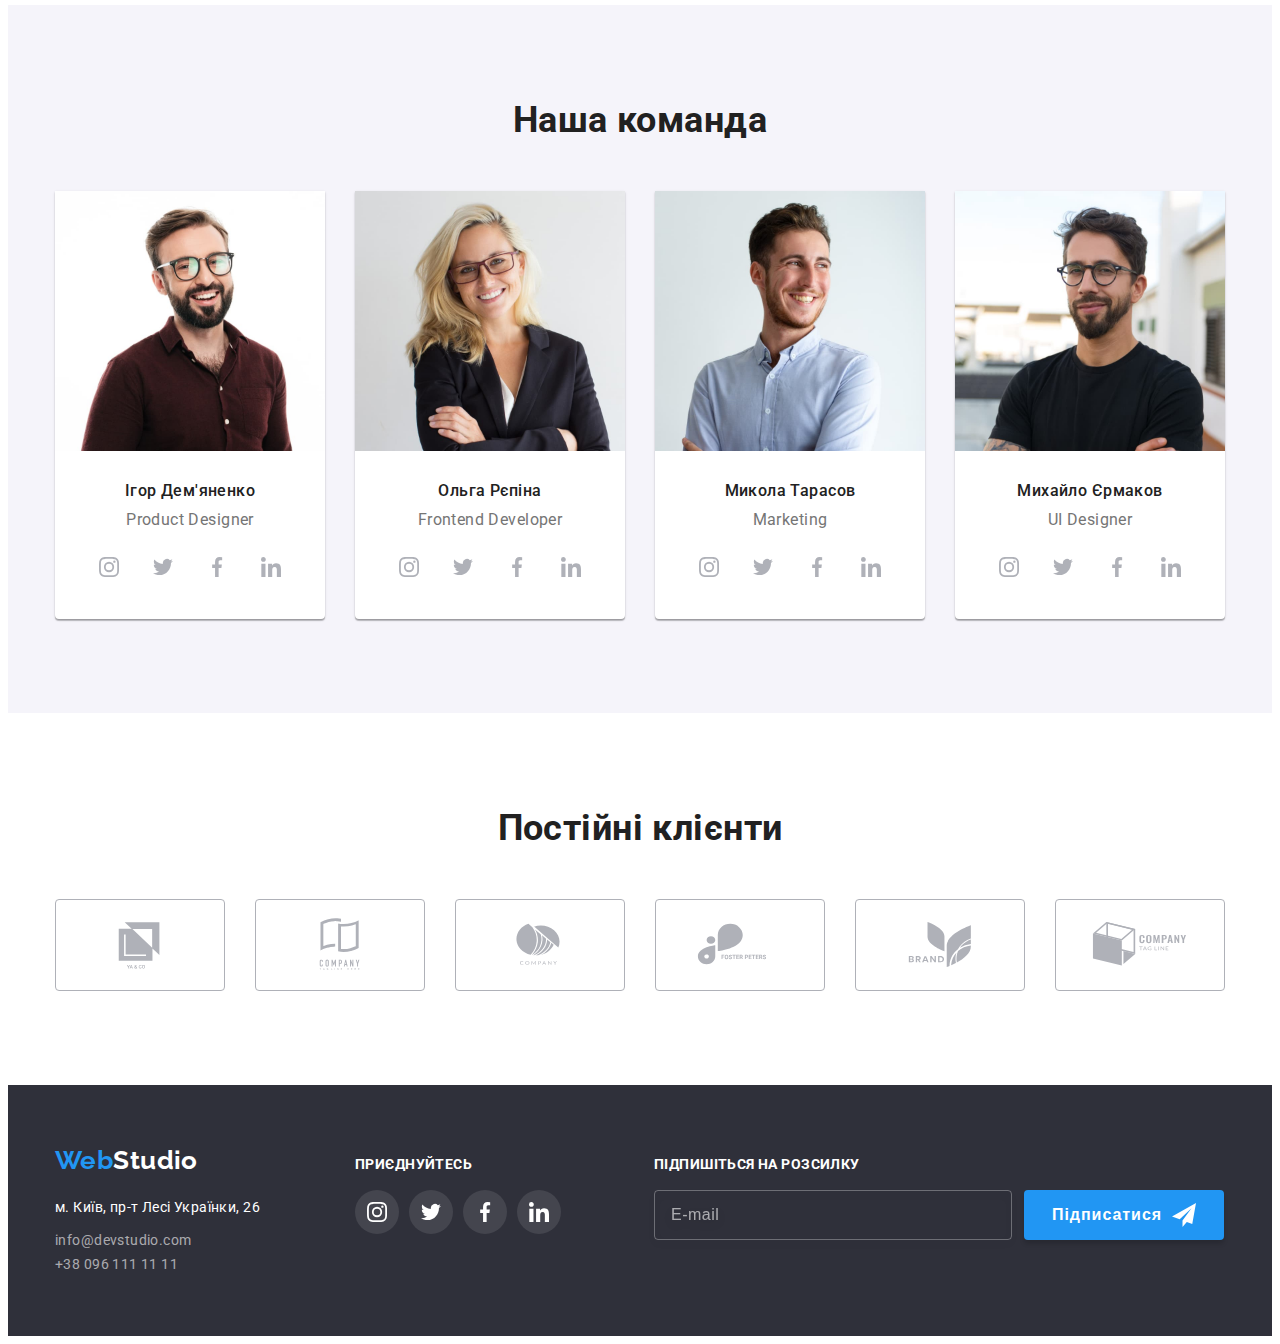
==== commit fc1b7c5f: "BEM sect team+work" ====
--- a/index.html
+++ b/index.html
@@ -52,56 +52,56 @@
     </header>
     <main>
       <section class="hero">
-        <div class="container hero-cont">
-          <h1 class="hero-title">Ефективні рішення для вашого бізнесу</h1>
-          <button class="hero-bt" type="button" data-modal-open>Замовити послугу</button>
+        <div class="container hero__container">
+          <h1 class="hero__title">Ефективні рішення для вашого бізнесу</h1>
+          <button class="button--hero" type="button" data-modal-open>Замовити послугу</button>
         </div>
       </section>
       <section class="section advantage">
         <div class="container">
           <h2 class="visually-hidden">Наші переваги</h2>
-          <ul class="list advantage-list">
-            <li class="advantage-item">
-              <div class="advantage-box">
-                <svg class="advantage-icon">
+          <ul class="list grid">
+            <li class="grid__item--advantage">
+              <div class="advantage__card">
+                <svg class="advantage__icon">
                   <use href="./images/icons.svg#icon-antenna"></use>
                 </svg>
               </div>
-              <h3 class="advantage-title">Увага до деталей</h3>
-              <p class="advatage-text">
+              <h3 class="advantage__title">Увага до деталей</h3>
+              <p class="advatage__text">
                 Ідейні міркування, і навіть початок повсякденної роботи з формування позиції.
               </p>
             </li>
-            <li class="advantage-item">
-              <div class="advantage-box">
-                <svg class="advantage-icon">
+            <li class="grid__item--advantage">
+              <div class="advantage__card">
+                <svg class="advantage__icon">
                   <use href="./images/icons.svg#icon-clock"></use>
                 </svg>
               </div>
-              <h3 class="advantage-title">Пунктуальність</h3>
-              <p class="advatage-text">
+              <h3 class="advantage__title">Пунктуальність</h3>
+              <p class="advatage__text">
                 Завдання організації, особливо рамки і місце навчання кадрів тягне у себе.
               </p>
             </li>
-            <li class="advantage-item">
-              <div class="advantage-box">
-                <svg class="advantage-icon">
+            <li class="grid__item--advantage">
+              <div class="advantage__card">
+                <svg class="advantage__icon">
                   <use href="./images/icons.svg#icon-diagram"></use>
                 </svg>
               </div>
-              <h3 class="advantage-title">Планування</h3>
-              <p class="advatage-text">
+              <h3 class="advantage__title">Планування</h3>
+              <p class="advatage__text">
                 Так само консультація з широким активом значною мірою зумовлює.
               </p>
             </li>
-            <li class="advantage-item">
-              <div class="advantage-box">
-                <svg class="advantage-icon">
+            <li class="grid__item--advantage">
+              <div class="advantage__card">
+                <svg class="advantage__icon">
                   <use href="./images/icons.svg#icon-astronaut"></use>
                 </svg>
               </div>
-              <h3 class="advantage-title">Сучасні Технології</h3>
-              <p class="advatage-text">
+              <h3 class="advantage__title">Сучасні Технології</h3>
+              <p class="advatage__text">
                 Значимість цих проблем настільки очевидна, що реалізація планових завдань.
               </p>
             </li>
@@ -110,10 +110,10 @@
       </section>
       <section class="section work">
         <div class="container">
-          <h2 class="work-title">Чим ми займаємося</h2>
-          <ul class="list work-list">
-            <li class="work-item">
-              <div class="work-thumb">
+          <h2 class="section__heading">Чим ми займаємося</h2>
+          <ul class="list grid">
+            <li class="grid__item--work">
+              <div class="work__card">
                 <img
                   class="img"
                   src="./images/image1.jpg"
@@ -121,13 +121,13 @@
                   width="370"
                   height="294"
                 />
-                <div class="work-label">
-                  <p class="label-text">Десктопні додатки</p>
+                <div class="work__label">
+                  <p class="work__text">Десктопні додатки</p>
                 </div>
               </div>
             </li>
-            <li class="work-item">
-              <div class="work-thumb">
+            <li class="work-item--work">
+              <div class="work__card">
                 <img
                   class="img"
                   src="./images/image2.jpg"
@@ -135,13 +135,13 @@
                   width="370"
                   height="294"
                 />
-                <div class="work-label">
-                  <p class="label-text">Мобільні додатки</p>
+                <div class="work__label">
+                  <p class="work__text">Мобільні додатки</p>
                 </div>
               </div>
             </li>
-            <li class="work-item">
-              <div class="work-thumb">
+            <li class="work-item--work">
+              <div class="work__card">
                 <img
                   class="img"
                   src="./images/image3.jpg"
@@ -149,8 +149,8 @@
                   width="370"
                   height="294"
                 />
-                <div class="work-label">
-                  <p class="label-text">Дизайнерські рішення</p>
+                <div class="work__label">
+                  <p class="work__text">Дизайнерські рішення</p>
                 </div>
               </div>
             </li>
@@ -159,64 +159,64 @@
       </section>
       <section class="section team">
         <div class="container">
-          <h2 class="team-title">Наша команда</h2>
-          <ul class="list list-team">
-            <li class="list-box">
+          <h2 class="section__heading">Наша команда</h2>
+          <ul class="list grid">
+            <li class="grid__item--team">
               <img
-                class="img team-photo"
+                class="img"
                 src="./images/igor.jpg"
                 alt="Ігор Дем'яненко"
                 width="270"
                 height="260"
               />
-              <div class="team-cont">
-                <h3 class="team-member">Ігор Дем'яненко</h3>
-                <p class="team-function" lang="en">Product Designer</p>
-                <ul class="list team-social">
-                  <li class="social-item">
+              <div class="team__container">
+                <h3 class="team__member">Ігор Дем'яненко</h3>
+                <p class="team__function" lang="en">Product Designer</p>
+                <ul class="list grid--social">
+                  <li class="grid__item--social">
                     <a
                       href="https://www.instagram.com"
-                      class="link-social"
-                      target="_blank"
-                      rel="noopener noreferrer"
-                    >
-                      <svg class="icon-social">
+                      class="team__link--social"
+                      target="_blank"
+                      rel="noopener noreferrer"
+                    >
+                      <svg class="team__icon--social">
                         <use href="./images/icons.svg#icon-instagram"></use>
                       </svg>
                     </a>
                   </li>
-                  <li class="social-item">
+                  <li class="grid__item--social">
                     <a
                       href="https://twitter.com"
-                      class="link-social"
-                      target="_blank"
-                      rel="noopener noreferrer"
-                    >
-                      <svg class="icon-social">
+                      class="team__link--social"
+                      target="_blank"
+                      rel="noopener noreferrer"
+                    >
+                      <svg class="team__icon--social">
                         <use href="./images/icons.svg#icon-twitter"></use>
                       </svg>
                     </a>
                   </li>
-                  <li class="social-item">
+                  <li class="grid__item--social">
                     <a
                       href="https://www.facebook.com"
-                      class="link-social"
-                      target="_blank"
-                      rel="noopener noreferrer"
-                    >
-                      <svg class="icon-social">
+                      class="team__link--social"
+                      target="_blank"
+                      rel="noopener noreferrer"
+                    >
+                      <svg class="team__icon--social">
                         <use href="./images/icons.svg#icon-facebook"></use>
                       </svg>
                     </a>
                   </li>
-                  <li class="social-item">
+                  <li class="grid__item--social">
                     <a
                       href="https://ua.linkedin.com"
-                      class="link-social"
-                      target="_blank"
-                      rel="noopener noreferrer"
-                    >
-                      <svg class="icon-social">
+                      class="team__link--social"
+                      target="_blank"
+                      rel="noopener noreferrer"
+                    >
+                      <svg class="team__icon--social">
                         <use href="./images/icons.svg#icon-linkedin"></use>
                       </svg>
                     </a>
@@ -224,62 +224,62 @@
                 </ul>
               </div>
             </li>
-            <li class="list-box">
+            <li class="grid__item--team">
               <img
-                class="img team-photo"
+                class="img"
                 src="./images/olha.jpg"
                 alt="Ольга Рєпіна"
                 width="270"
                 height="260"
               />
-              <div class="team-cont">
-                <h3 class="team-member">Ольга Рєпіна</h3>
-                <p class="team-function" lang="en">Frontend Developer</p>
-                <ul class="list team-social">
-                  <li class="social-item">
+              <div class="team__container">
+                <h3 class="team__member">Ольга Рєпіна</h3>
+                <p class="team__function" lang="en">Frontend Developer</p>
+                <ul class="list grid--social">
+                  <li class="grid__item--social">
                     <a
                       href="https://www.instagram.com"
-                      class="link-social"
-                      target="_blank"
-                      rel="noopener noreferrer"
-                    >
-                      <svg class="icon-social">
+                      class="team__link--social"
+                      target="_blank"
+                      rel="noopener noreferrer"
+                    >
+                      <svg class="team__icon--social">
                         <use href="./images/icons.svg#icon-instagram"></use>
                       </svg>
                     </a>
                   </li>
-                  <li class="social-item">
+                  <li class="grid__item--social">
                     <a
                       href="https://twitter.com"
-                      class="link-social"
-                      target="_blank"
-                      rel="noopener noreferrer"
-                    >
-                      <svg class="icon-social">
+                      class="team__link--social"
+                      target="_blank"
+                      rel="noopener noreferrer"
+                    >
+                      <svg class="team__icon--social">
                         <use href="./images/icons.svg#icon-twitter"></use>
                       </svg>
                     </a>
                   </li>
-                  <li class="social-item">
+                  <li class="grid__item--social">
                     <a
                       href="https://www.facebook.com"
-                      class="link-social"
-                      target="_blank"
-                      rel="noopener noreferrer"
-                    >
-                      <svg class="icon-social">
+                      class="team__link--social"
+                      target="_blank"
+                      rel="noopener noreferrer"
+                    >
+                      <svg class="team__icon--social">
                         <use href="./images/icons.svg#icon-facebook"></use>
                       </svg>
                     </a>
                   </li>
-                  <li class="social-item">
+                  <li class="grid__item--social">
                     <a
                       href="https://ua.linkedin.com"
-                      class="link-social"
-                      target="_blank"
-                      rel="noopener noreferrer"
-                    >
-                      <svg class="icon-social">
+                      class="team__link--social"
+                      target="_blank"
+                      rel="noopener noreferrer"
+                    >
+                      <svg class="team__icon--social">
                         <use href="./images/icons.svg#icon-linkedin"></use>
                       </svg>
                     </a>
@@ -287,7 +287,7 @@
                 </ul>
               </div>
             </li>
-            <li class="list-box">
+            <li class="grid__item--team">
               <img
                 class="img team-photo"
                 src="./images/nikolay.jpg"
@@ -295,54 +295,54 @@
                 width="270"
                 height="260"
               />
-              <div class="team-cont">
-                <h3 class="team-member">Микола Тарасов</h3>
-                <p class="team-function" lang="en">Marketing</p>
-                <ul class="list team-social">
-                  <li class="social-item">
+              <div class="team__container">
+                <h3 class="team__member">Микола Тарасов</h3>
+                <p class="team__function" lang="en">Marketing</p>
+                <ul class="list grid--social">
+                  <li class="grid__item--social">
                     <a
                       href="https://www.instagram.com"
-                      class="link-social"
-                      target="_blank"
-                      rel="noopener noreferrer"
-                    >
-                      <svg class="icon-social">
+                      class="team__link--social"
+                      target="_blank"
+                      rel="noopener noreferrer"
+                    >
+                      <svg class="team__icon--social">
                         <use href="./images/icons.svg#icon-instagram"></use>
                       </svg>
                     </a>
                   </li>
-                  <li class="social-item">
+                  <li class="grid__item--social">
                     <a
                       href="https://twitter.com"
-                      class="link-social"
-                      target="_blank"
-                      rel="noopener noreferrer"
-                    >
-                      <svg class="icon-social">
+                      class="team__link--social"
+                      target="_blank"
+                      rel="noopener noreferrer"
+                    >
+                      <svg class="team__icon--social">
                         <use href="./images/icons.svg#icon-twitter"></use>
                       </svg>
                     </a>
                   </li>
-                  <li class="social-item">
+                  <li class="grid__item--social">
                     <a
                       href="https://www.facebook.com"
-                      class="link-social"
-                      target="_blank"
-                      rel="noopener noreferrer"
-                    >
-                      <svg class="icon-social">
+                      class="team__link--social"
+                      target="_blank"
+                      rel="noopener noreferrer"
+                    >
+                      <svg class="team__icon--social">
                         <use href="./images/icons.svg#icon-facebook"></use>
                       </svg>
                     </a>
                   </li>
-                  <li class="social-item">
+                  <li class="grid__item--social">
                     <a
                       href="https://ua.linkedin.com"
-                      class="link-social"
-                      target="_blank"
-                      rel="noopener noreferrer"
-                    >
-                      <svg class="icon-social">
+                      class="team__link--social"
+                      target="_blank"
+                      rel="noopener noreferrer"
+                    >
+                      <svg class="team__icon--social">
                         <use href="./images/icons.svg#icon-linkedin"></use>
                       </svg>
                     </a>
@@ -350,62 +350,62 @@
                 </ul>
               </div>
             </li>
-            <li class="list-box">
+            <li class="grid__item--team">
               <img
-                class="img team-photo"
+                class="img"
                 src="./images/mixailo.jpg"
                 alt="Михайло Єрмаков"
                 width="270"
                 height="260"
               />
-              <div class="team-cont">
-                <h3 class="team-member">Михайло Єрмаков</h3>
-                <p class="team-function" lang="en">UI Designer</p>
-                <ul class="list team-social">
-                  <li class="social-item">
+              <div class="team__container">
+                <h3 class="team__member">Михайло Єрмаков</h3>
+                <p class="team__function" lang="en">UI Designer</p>
+                <ul class="list grid--social">
+                  <li class="grid__item--social">
                     <a
                       href="https://www.instagram.com"
-                      class="link-social"
-                      target="_blank"
-                      rel="noopener noreferrer"
-                    >
-                      <svg class="icon-social">
+                      class="team__link--social"
+                      target="_blank"
+                      rel="noopener noreferrer"
+                    >
+                      <svg class="team__icon--social">
                         <use href="./images/icons.svg#icon-instagram"></use>
                       </svg>
                     </a>
                   </li>
-                  <li class="social-item">
+                  <li class="grid__item--social">
                     <a
                       href="https://twitter.com"
-                      class="link-social"
-                      target="_blank"
-                      rel="noopener noreferrer"
-                    >
-                      <svg class="icon-social">
+                      class="team__link--social"
+                      target="_blank"
+                      rel="noopener noreferrer"
+                    >
+                      <svg class="team__icon--social">
                         <use href="./images/icons.svg#icon-twitter"></use>
                       </svg>
                     </a>
                   </li>
-                  <li class="social-item">
+                  <li class="grid__item--social">
                     <a
                       href="https://www.facebook.com"
-                      class="link-social"
-                      target="_blank"
-                      rel="noopener noreferrer"
-                    >
-                      <svg class="icon-social">
+                      class="team__link--social"
+                      target="_blank"
+                      rel="noopener noreferrer"
+                    >
+                      <svg class="team__icon--social">
                         <use href="./images/icons.svg#icon-facebook"></use>
                       </svg>
                     </a>
                   </li>
-                  <li class="social-item">
+                  <li class="grid__item--social">
                     <a
                       href="https://ua.linkedin.com"
-                      class="link-social"
-                      target="_blank"
-                      rel="noopener noreferrer"
-                    >
-                      <svg class="icon-social">
+                      class="team__link--social"
+                      target="_blank"
+                      rel="noopener noreferrer"
+                    >
+                      <svg class="team__icon--social">
                         <use href="./images/icons.svg#icon-linkedin"></use>
                       </svg>
                     </a>
@@ -418,7 +418,7 @@
       </section>
       <section class="section">
         <div class="container">
-          <h2 class="client-title">Постійні клієнти</h2>
+          <h2 class="section__heading">Постійні клієнти</h2>
           <ul class="list list-client">
             <li class="client-item">
               <a href="#" class="link-client" target="_blank" rel="noopener noreferrer">
--- a/css/styles.css
+++ b/css/styles.css
@@ -78,11 +78,25 @@
   padding-top: 94px;
   padding-bottom: 94px;
 }
+.section__heading {
+  margin-bottom: 50px;
+  color: var(--color-text-topic);
+  font-weight: 700;
+  font-size: 36px;
+  line-height: calc(42 / 36);
+  text-align: center;
+}
 img {
   display: block;
   max-width: 100%;
   height: auto;
 }
+.grid {
+  display: flex;
+  flex-wrap: wrap;
+  gap: 30px;
+}
+
 
 /*logo*/
 
@@ -296,6 +310,7 @@
   color: var(--background-color-bt-accent);
   border-color: var(--background-color-bt-accent);}
 
+   /* може переіменувати у button--footer */
 .footer__button {
   display: inline-flex;
   align-items: center;
@@ -343,11 +358,11 @@
   padding-top: 200px;
   padding-bottom: 200px;
 }
-.hero-cont {
+.hero__container {
   padding-left: 252px;
   padding-right: 252px;
 }
-.hero-title {
+.hero__title {
   width: 696px;
   margin-bottom: 30px;
   margin-left: 0;
@@ -362,7 +377,7 @@
   text-transform: uppercase;
 }
 
-.hero-bt {
+.button--hero {
   display: block;
   padding-left: 32px;
   padding-right: 32px;
@@ -386,21 +401,32 @@
   border: none;
   cursor: pointer;
 }
-.hero-bt:hover,
-.hero-bt:focus {
+.button--hero:hover,
+.button--hero:focus {
   background-color: var(--background-color-bt-activ);
 }
 
 /*section advantage*/
-.advantage-list {
-  display: flex;
-  flex-wrap: wrap;
-  gap: 30px;
-}
-.advantage-item {
+
+.grid__item--advantage {
   width: 270px;
 }
-.advantage-title {
+.advantage__card {
+  display: flex;
+  justify-content: center;
+  align-items: center;
+  width: 100%;
+  height: 120px;
+  margin-bottom: 30px;
+
+  background-color: var(--background-color-sect);
+  border-radius: 4px;
+}
+.advantage__icon {
+  width: 70px;
+  height: 70px;
+}
+.advantage__title {
   margin-bottom: 10px;
 
   color: var(--color-text-topic);
@@ -409,23 +435,8 @@
   line-height: calc(16 / 14);
   text-transform: uppercase;
 }
-.advatage-text {
+.advatage__text {
   line-height: calc(24 / 14);
-}
-.advantage-box {
-  display: flex;
-  justify-content: center;
-  align-items: center;
-  width: 100%;
-  height: 120px;
-  margin-bottom: 30px;
-
-  background-color: var(--background-color-sect);
-  border-radius: 4px;
-}
-.advantage-icon {
-  width: 70px;
-  height: 70px;
 }
 
 /*section work*/
@@ -433,30 +444,15 @@
 .work {
   padding-top: 0;
 }
-.work-list {
-  display: flex;
-  flex-wrap: wrap;
-  gap: 30px;
-}
-.work-item {
+.grid__item--work {
   width: 370px;
 }
-.work-title {
-  margin-bottom: 50px;
-
-  color: var(--color-text-topic);
-  font-weight: 700;
-  font-size: 36px;
-  line-height: calc(42 / 36);
-  text-align: center;
-}
-.work-thumb {
+.work__card {
   position: relative;
   width: 100%;
   height: 100%;
 }
-
-.work-label {
+.work__label {
   position: absolute;
   bottom: 0;
   left: 0;
@@ -468,7 +464,7 @@
 
   background-color: var(--background-color-label);
 }
-.label-text {
+.work__text {
   line-height: calc(16 / 14);
   text-align: center;
   text-transform: uppercase;
@@ -480,31 +476,17 @@
 .team {
   background-color: var(--background-color-sect);
 }
-.team-title {
-  margin-bottom: 50px;
-  color: var(--color-text-topic);
-  font-weight: 700;
-  font-size: 36px;
-  line-height: calc(42 / 36);
-  text-align: center;
-}
-.list-team {
-  display: flex;
-  flex-wrap: wrap;
-  gap: 30px;
-}
-
-.list-box {
+.grid__item--team {
   width: 270px;
   background-color: var(--background-color-main);
   box-shadow: 0px 1px 3px rgba(0, 0, 0, 0.12), 0px 1px 1px rgba(0, 0, 0, 0.14),
     0px 2px 1px rgba(0, 0, 0, 0.2);
   border-radius: 0px 0px 4px 4px;
 }
-.team-cont {
+.team__container {
   padding: 30px;
 }
-.team-member {
+.team__member {
   margin-bottom: 10px;
 
   color: var(--color-text-topic);
@@ -513,26 +495,24 @@
   line-height: calc(19 / 16);
   text-align: center;
 }
-.team-function {
+.team__function {
   margin-bottom: 16px;
 
   font-size: 16px;
   line-height: calc(19 / 16);
   text-align: center;
 }
-.team-social {
+.grid--social {
   display: flex;
   flex-wrap: wrap;
   gap: 10px;
   justify-content: center;
 }
-.link-social {
+.team__link--social {
   display: block;
   fill: var(--background-color-svg);
 
-  transition-property: background-color, fill;
-  transition-duration: 250ms;
-  transition-timing-function: cubic-bezier(0.4, 0, 0.2, 1);
+  transition: background-color 250ms cubic-bezier(0.4, 0, 0.2, 1), fill 250ms cubic-bezier(0.4, 0, 0.2, 1);
 
   text-decoration: none;
   padding: 12px;
@@ -540,13 +520,12 @@
   border-radius: 50%;
   line-height: 0;
 }
-.link-social:hover,
-.link-social:focus {
+.team__link--social:hover,
+.team__link--social:focus {
   fill: var(--color-text-hero);
   background-color: var(--background-color-bt-accent);
 }
-
-.icon-social {
+.team__icon--social {
   width: 20px;
   height: 20px;
 }
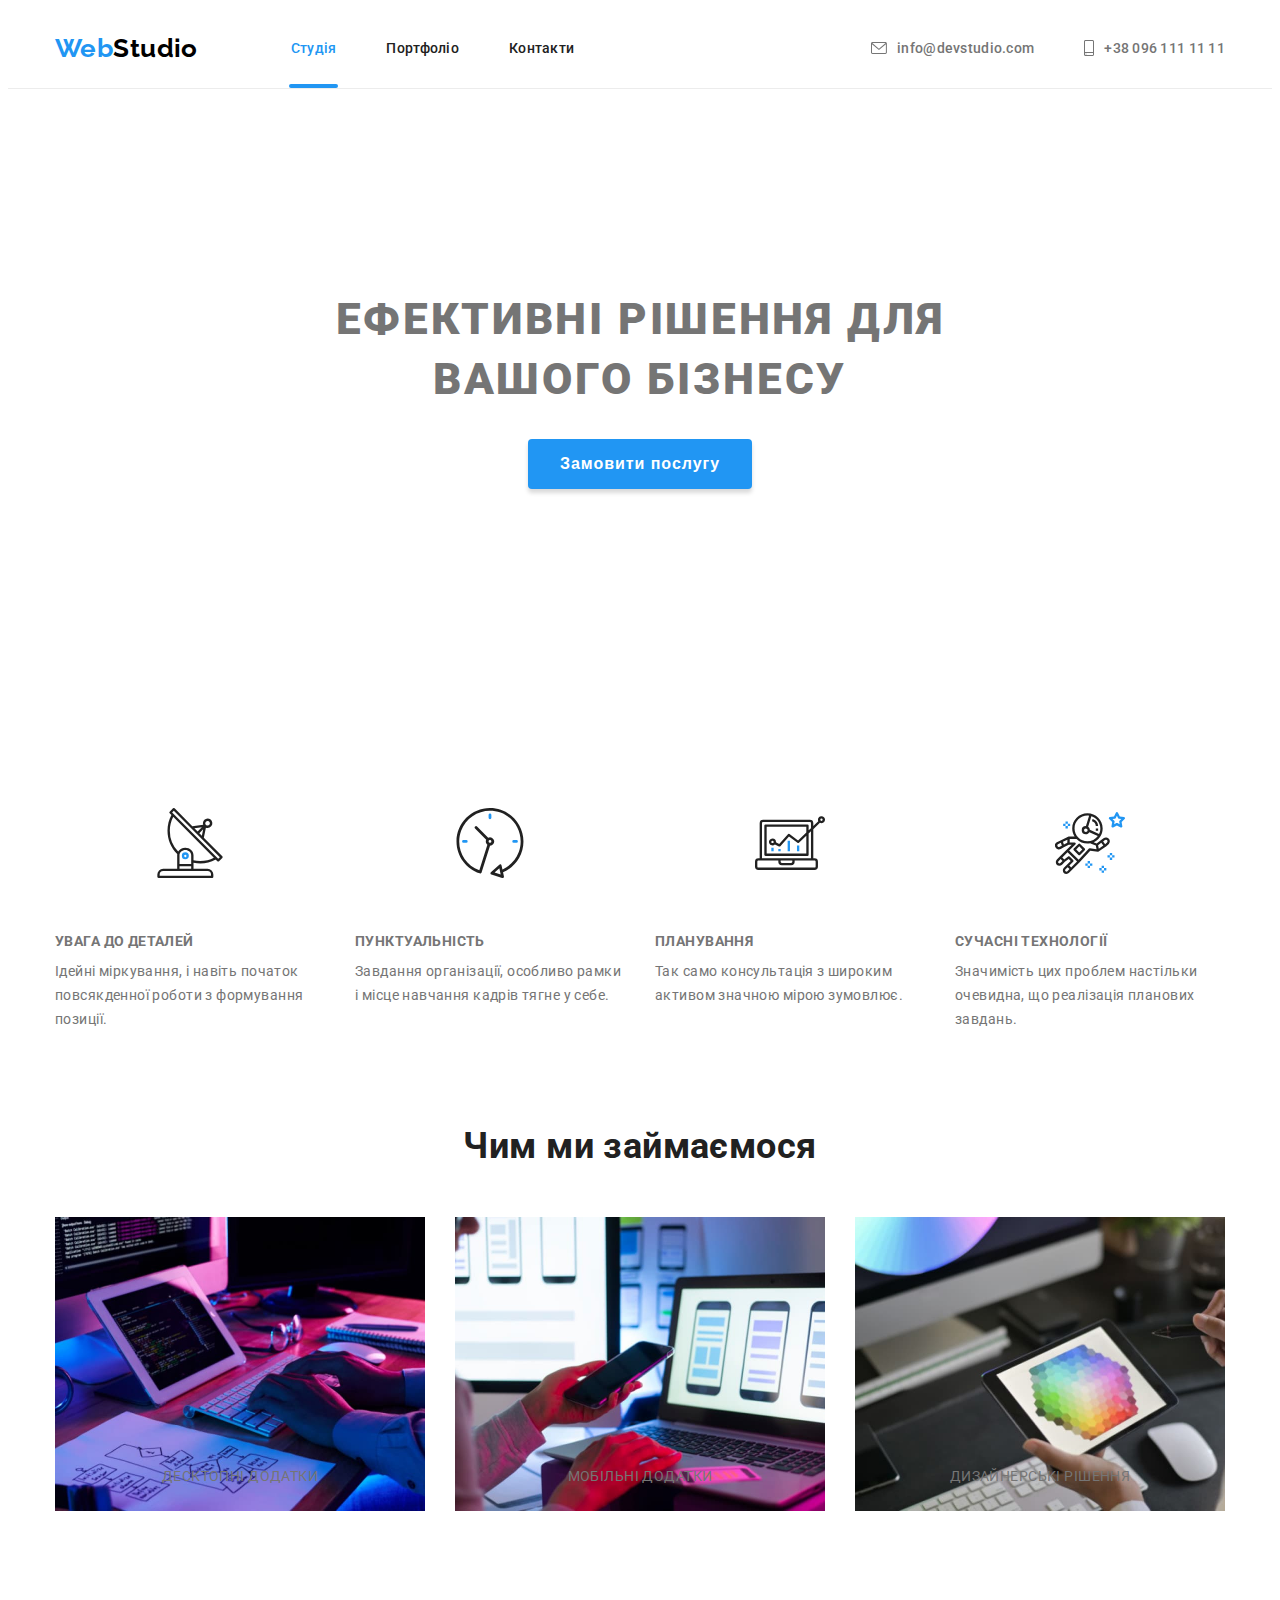
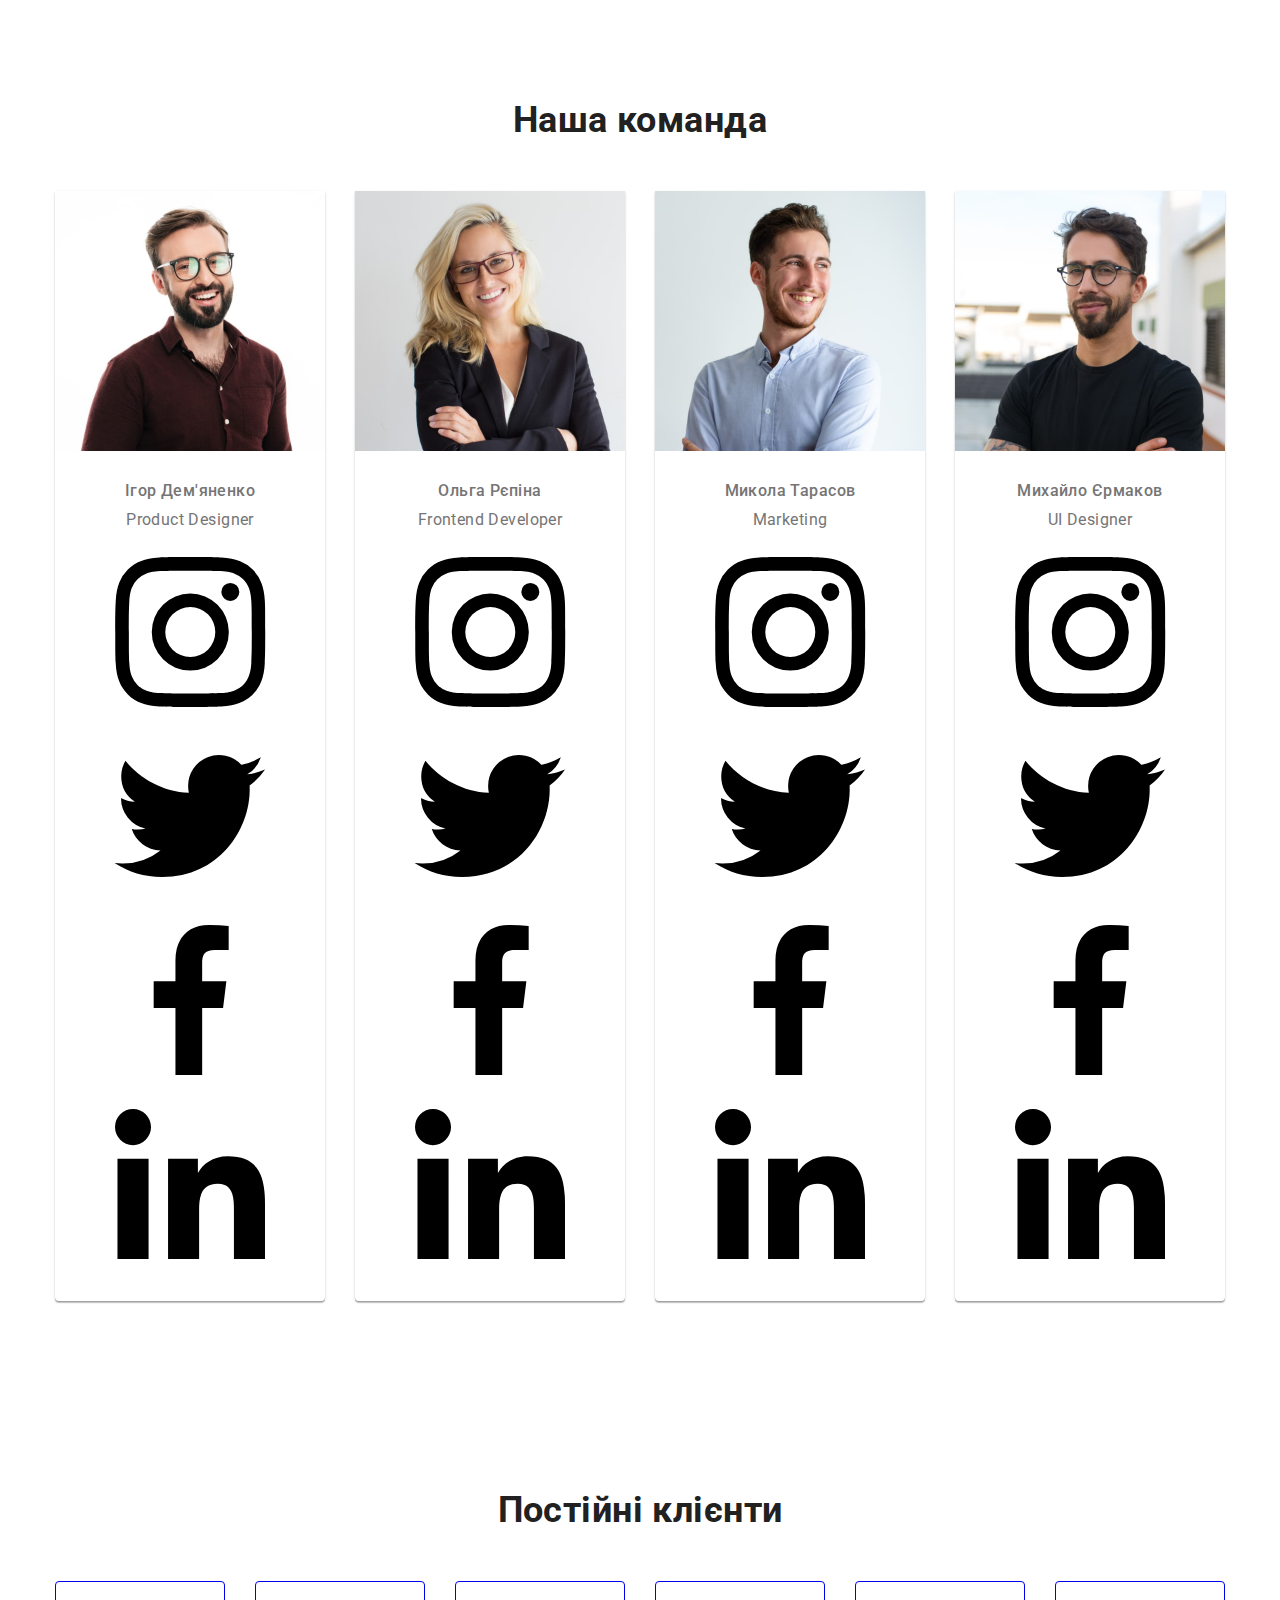
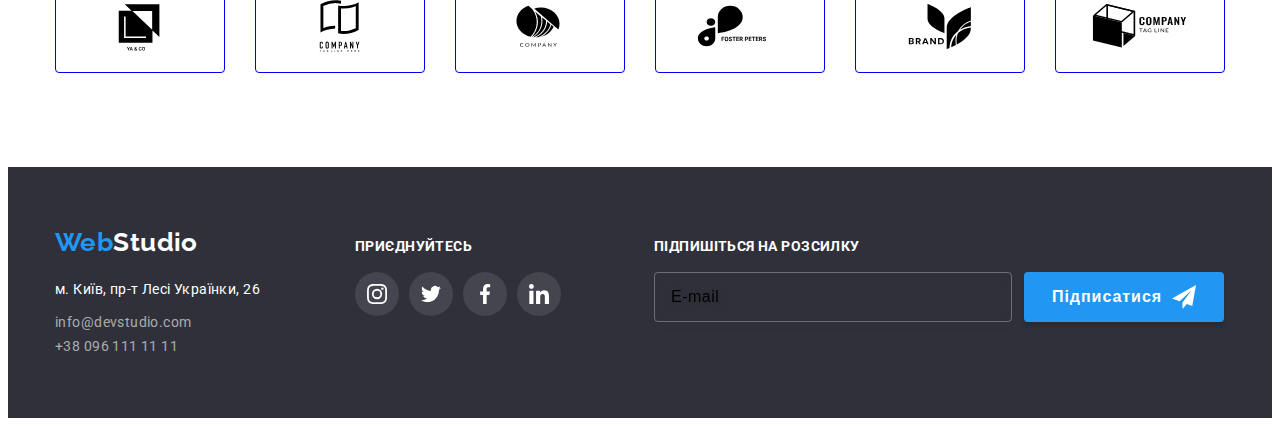
==== commit 25791e8d: "scss - header+footer" ====
--- a/index.html
+++ b/index.html
@@ -18,25 +18,28 @@
       href="https://fonts.googleapis.com/css2?family=Raleway:wght@700&family=Roboto:wght@400;500;700;900&display=swap"
       rel="stylesheet"
     />
+    <link rel="stylesheet" href="./css/main.min.css" />
     <link rel="stylesheet" href="./css/styles.css" />
   </head>
   <body>
     <header class="header">
       <div class="container header__container">
         <nav class="nav">
-          <a class="logo header__logo" href="./index.html"
+          <a class="logo logo--header" href="./index.html"
             ><span class="logo__accent">Web</span>Studio</a
           >
           <ul class="list nav__list">
-            <li class="nav__item"><a class="nav__link nav__link--active" href="./index.html">Студія</a></li>
+            <li class="nav__item">
+              <a class="nav__link nav__link--active" href="./index.html">Студія</a>
+            </li>
             <li class="nav__item"><a class="nav__link" href="./portfolio.html">Портфоліо</a></li>
             <li class="nav__item"><a class="nav__link" href="#contact">Контакти</a></li>
           </ul>
         </nav>
-        <ul class="list header__container">
+        <ul class="list nav__list">
           <li class="nav__item">
             <a class="nav__link nav__link--contact" href="mailto:info@devstudio.com">
-              <svg class="nav__icon--envelope">
+              <svg class="icon--envelope">
                 <use href="./images/icons.svg#icon-envelope"></use>
               </svg>
               info@devstudio.com</a
@@ -44,8 +47,10 @@
           </li>
           <li class="nav__item">
             <a class="nav__link nav__link--contact" href="tel:+380961111111">
-              <svg class="nav__icon--smartphone">
-                <use href="./images/icons.svg#icon-smartphone"></use></svg>+38 096 111 11 11</a>
+              <svg class="icon--smartphone">
+                <use href="./images/icons.svg#icon-smartphone"></use></svg
+              >+38 096 111 11 11</a
+            >
           </li>
         </ul>
       </div>
@@ -54,7 +59,9 @@
       <section class="hero">
         <div class="container hero__container">
           <h1 class="hero__title">Ефективні рішення для вашого бізнесу</h1>
-          <button class="button--hero" type="button" data-modal-open>Замовити послугу</button>
+          <button class="button button--hero" type="button" data-modal-open>
+            Замовити послугу
+          </button>
         </div>
       </section>
       <section class="section advantage">
@@ -416,48 +423,48 @@
           </ul>
         </div>
       </section>
-      <section class="section">
+      <section class="section client">
         <div class="container">
           <h2 class="section__heading">Постійні клієнти</h2>
-          <ul class="list list-client">
-            <li class="client-item">
-              <a href="#" class="link-client" target="_blank" rel="noopener noreferrer">
-                <svg class="logo-client">
+          <ul class="list grid">
+            <li class="grid__item--client">
+              <a href="#" class="client__link" target="_blank" rel="noopener noreferrer">
+                <svg class="client__logo">
                   <use href="./images/icons.svg#icon-Logo6"></use>
                 </svg>
               </a>
             </li>
-            <li class="client-item">
-              <a href="#" class="link-client" target="_blank" rel="noopener noreferrer">
-                <svg class="logo-client">
+            <li class="grid__item--client">
+              <a href="#" class="client__link" target="_blank" rel="noopener noreferrer">
+                <svg class="client__logo">
                   <use href="./images/icons.svg#icon-Logo5"></use>
                 </svg>
               </a>
             </li>
-            <li class="client-item">
-              <a href="#" class="link-client" target="_blank" rel="noopener noreferrer">
-                <svg class="logo-client">
+            <li class="grid__item--client">
+              <a href="#" class="client__link" target="_blank" rel="noopener noreferrer">
+                <svg class="client__logo">
                   <use href="./images/icons.svg#icon-Logo4"></use>
                 </svg>
               </a>
             </li>
-            <li class="client-item">
-              <a href="#" class="link-client" target="_blank" rel="noopener noreferrer">
-                <svg class="logo-client">
+            <li class="grid__item--client">
+              <a href="#" class="client__link" target="_blank" rel="noopener noreferrer">
+                <svg class="client__logo">
                   <use href="./images/icons.svg#icon-Logo3"></use>
                 </svg>
               </a>
             </li>
-            <li class="client-item">
-              <a href="#" class="link-client" target="_blank" rel="noopener noreferrer">
-                <svg class="logo-client">
+            <li class="grid__item--client">
+              <a href="#" class="client__link" target="_blank" rel="noopener noreferrer">
+                <svg class="client__logo">
                   <use href="./images/icons.svg#icon-Logo2"></use>
                 </svg>
               </a>
             </li>
-            <li class="client-item">
-              <a href="#" class="link-client" target="_blank" rel="noopener noreferrer">
-                <svg class="logo-client">
+            <li class="grid__item--client">
+              <a href="#" class="client__link" target="_blank" rel="noopener noreferrer">
+                <svg class="client__logo">
                   <use href="./images/icons.svg#icon-Logo1"></use>
                 </svg>
               </a>
@@ -469,7 +476,7 @@
     <footer class="footer">
       <div class="container footer__container">
         <div class="footer__container--address">
-          <a class="logo footer__logo" href="./index.html"
+          <a class="logo logo--footer" href="./index.html"
             ><span class="logo__accent">Web</span>Studio</a
           >
           <address class="address" id="contact">
@@ -499,15 +506,15 @@
 
         <div class="footer__container--social">
           <p class="footer__container--title">приєднуйтесь</p>
-          <ul class="list social__list">
+          <ul class="list social">
             <li class="social__item">
               <a
                 href="https://www.instagram.com"
-                class="footer__social-link"
+                class="social__link"
                 target="_blank"
                 rel="noopener noreferrer"
               >
-                <svg class="footer__icon-social">
+                <svg class="icon--social">
                   <use href="./images/icons.svg#icon-instagram"></use>
                 </svg>
               </a>
@@ -515,11 +522,11 @@
             <li class="social__item">
               <a
                 href="https://twitter.com"
-                class="footer__social-link"
+                class="social__link"
                 target="_blank"
                 rel="noopener noreferrer"
               >
-                <svg class="footer__icon-social">
+                <svg class="icon--social">
                   <use href="./images/icons.svg#icon-twitter"></use>
                 </svg>
               </a>
@@ -527,11 +534,11 @@
             <li class="social__item">
               <a
                 href="https://www.facebook.com"
-                class="footer__social-link"
+                class="social__link"
                 target="_blank"
                 rel="noopener noreferrer"
               >
-                <svg class="footer__icon-social">
+                <svg class="icon--social">
                   <use href="./images/icons.svg#icon-facebook"></use>
                 </svg>
               </a>
@@ -539,11 +546,11 @@
             <li class="social__item">
               <a
                 href="https://ua.linkedin.com"
-                class="footer__social-link"
+                class="social__link"
                 target="_blank"
                 rel="noopener noreferrer"
               >
-                <svg class="footer__icon-social">
+                <svg class="icon--social">
                   <use href="./images/icons.svg#icon-linkedin"></use>
                 </svg>
               </a>
@@ -552,10 +559,10 @@
         </div>
         <div class="footer__container--form">
           <p class="footer__container--title">Підпишіться на розсилку</p>
-          <form class="footer__form">
-            <label class="footer__form--label">
+          <form class="form-ftr">
+            <label class="form-ftr__label">
               <input
-                class="footer__form--input"
+                class="form-ftr__input"
                 type="email"
                 name="email"
                 title="Введіть електронну пошту"
@@ -563,9 +570,9 @@
                 required
               />
             </label>
-            <button class="footer__button" type="submit">
+            <button class="button button--ftr" type="submit">
               Підписатися
-              <svg class="footer__button--icon">
+              <svg class="icon--send">
                 <use href="./images/icons.svg#icon-send"></use>
               </svg>
             </button>
@@ -575,65 +582,65 @@
     </footer>
     <div class="backdrop is-hidden" data-modal>
       <div class="modal">
-        <button class="modal-bt-close" type="button" data-modal-close>
-          <svg class="bt-close">
+        <button class="button--close" type="button" data-modal-close>
+          <svg class="icon--close">
             <use href="./images/icons.svg#icon-close"></use>
           </svg>
         </button>
-        <p class="modal-title">Залиште свої дані, ми вам передзвонимо</p>
-        <form class="form-modal">
-          <div class="form-input">
-            <label class="modal-label">
-              <span class="modal-text">Ім'я</span>
+        <p class="modal__title">Залиште свої дані, ми вам передзвонимо</p>
+        <form>
+          <div class="form__container">
+            <label class="form__label">
+              <span class="form__text">Ім'я</span>
               <input
-                class="modal-input"
+                class="form__input"
                 type="text"
                 name="username"
                 title="Введіть ім'я"
                 autofocus
                 required
               />
-              <span class="modal-icon">
-                <svg class="icon-input">
+              <span class="form__icon">
+                <svg class="icon--input">
                   <use href="./images/icons.svg#icon-person"></use>
                 </svg>
               </span>
             </label>
-            <label class="modal-label">
-              <span class="modal-text">Телефон</span>
+            <label class="form__label">
+              <span class="form__text">Телефон</span>
               <input
-                class="modal-input"
+                class="form__input"
                 type="tel"
                 name="phone_number"
                 title="Введіть номер телефону"
                 required
               />
-              <span class="modal-icon">
-                <svg class="icon-input">
+              <span class="form__icon">
+                <svg class="icon--input">
                   <use href="./images/icons.svg#icon-phone"></use>
                 </svg>
               </span>
             </label>
-            <label class="modal-label">
-              <span class="modal-text">Пошта</span>
+            <label class="form__label">
+              <span class="form__text">Пошта</span>
               <input
-                class="modal-input"
+                class="form__input"
                 type="email"
                 name="email"
                 title="Введіть електронну пошту"
                 required
               />
-              <span class="modal-icon">
-                <svg class="icon-input">
+              <span class="form__icon">
+                <svg class="icon--input">
                   <use href="./images/icons.svg#icon-email"></use>
                 </svg>
               </span>
             </label>
 
-            <label class="modal-label">
-              <span class="modal-text">Коментар</span>
+            <label class="form__label">
+              <span class="form__text">Коментар</span>
               <textarea
-                class="modal-textarea"
+                class="form__textarea"
                 rows="5"
                 name="comment"
                 title="Додайте коментар"
@@ -641,19 +648,24 @@
               ></textarea>
             </label>
           </div>
-          <label class="modal-label-check">
-            <input class="check-input hidden-check" type="checkbox" name="license-agreement" />
-            <span class="check">
-              <svg class="icon-check">
+          <label class="checkbox">
+            <input
+              class="checkbox__input checkbox__input--hidden"
+              type="checkbox"
+              name="license-agreement"
+            />
+            <span class="checkbox__icon">
+              <svg class="icon--check">
                 <use href="./images/icons.svg#icon-icon-check"></use>
               </svg>
             </span>
-            <span class="modal-text-checkbox">
-              Погоджуюся з розсилкою та приймаю <a href="#" class="link-checkbox">Умови договору</a>
+            <span class="checkbox__text">
+              Погоджуюся з розсилкою та приймаю
+              <a href="#" class="checkbox__link">Умови договору</a>
             </span></label
           >
 
-          <button class="modal-bt" type="submit">Відправити</button>
+          <button class="button button--form" type="submit">Відправити</button>
         </form>
       </div>
     </div>
--- a/css/main.min.css
+++ b/css/main.min.css
@@ -0,0 +1 @@
+*,*::before,*::after{-webkit-box-sizing:border-box;box-sizing:border-box}h1,h2,h3,p{margin:0}.list{list-style:none;margin:0;padding:0}.visually-hidden{position:absolute;white-space:nowrap;width:1px;height:1px;overflow:hidden;border:0;padding:0;clip:rect(0 0 0 0);-webkit-clip-path:inset(50%);clip-path:inset(50%);margin:-1px}body{background:#fff;color:#757575;font-family:"Roboto",sans-serif;font-size:14px;letter-spacing:.03em}img{display:block;max-width:100%;height:auto}.container{width:1200px;padding-left:15px;padding-right:15px;margin-left:auto;margin-right:auto}.section{padding-top:94px;padding-bottom:94px}.section__heading{margin-bottom:50px;color:#212121;font-weight:700;font-size:36px;line-height:1.1666666667;text-align:center}.grid{display:-webkit-box;display:-ms-flexbox;display:flex;-ms-flex-wrap:wrap;flex-wrap:wrap;gap:30px}.button{display:block;-webkit-transition:background-color 250ms cubic-bezier(0.4, 0, 0.2, 1);transition:background-color 250ms cubic-bezier(0.4, 0, 0.2, 1);background-color:#2196f3;color:#fff;font-weight:700;font-size:16px;line-height:1.875;letter-spacing:.06em;-webkit-box-shadow:0px 4px 4px rgba(0,0,0,.15);box-shadow:0px 4px 4px rgba(0,0,0,.15);border-radius:4px;border:none;cursor:pointer}.button--hero{padding:10px 32px;margin-left:auto;margin-right:auto}.button--ftr{display:-webkit-inline-box;display:-ms-inline-flexbox;display:inline-flex;-webkit-box-align:center;-ms-flex-align:center;align-items:center;padding:10px 28px}.button--form{display:-webkit-box;display:-ms-flexbox;display:flex;-webkit-box-align:center;-ms-flex-align:center;align-items:center;text-align:center;padding:10px 52px;margin-left:auto;margin-right:auto}.button:hover,.button:focus{background-color:#188ce8}.button--close{position:absolute;top:8px;right:8px;-webkit-transition:background-color 250ms cubic-bezier(0.4, 0, 0.2, 1);transition:background-color 250ms cubic-bezier(0.4, 0, 0.2, 1);padding:10px;line-height:0;background-color:#fff;border-radius:50%;border:1px solid rgba(0,0,0,.2);cursor:pointer}.button--close:focus,.button--close:hover{border-color:#2196f3;fill:#2196f3}.icon--envelope{width:16px;height:12px;margin-right:10px;fill:currentColor}.icon--smartphone{width:10px;height:16px;margin-right:10px;fill:currentColor}.icon--send{width:24px;height:24px;margin-left:10px;fill:#fff}.icon--social{width:20px;height:20px}.icon--close{width:11px;height:11px}.logo{font-family:"Raleway",sans-serif;font-size:26px;font-weight:700;line-height:1.1538461538;text-decoration:none}.logo__accent{color:#2196f3}.logo--header{margin-right:93px;color:#000}.logo--footer{color:#fff}.header{border-bottom:1px solid #ececec}.header__container{display:-webkit-box;display:-ms-flexbox;display:flex;-webkit-box-align:center;-ms-flex-align:center;align-items:center;-webkit-box-pack:justify;-ms-flex-pack:justify;justify-content:space-between}.footer{background-color:#2f303a;padding-top:60px;padding-bottom:60px}.footer__container{display:-webkit-box;display:-ms-flexbox;display:flex;-webkit-box-align:baseline;-ms-flex-align:baseline;align-items:baseline}.footer__container--address{margin-right:70px;width:230px}.footer__container--social{margin-right:93px;width:206px}.footer__container--form{display:-webkit-box;display:-ms-flexbox;display:flex;-webkit-box-orient:vertical;-webkit-box-direction:normal;-ms-flex-direction:column;flex-direction:column}.footer__container--title{margin-bottom:20px;color:#fff;font-weight:700;font-size:14px;line-height:.875;letter-spacing:.03em;text-transform:uppercase}.social{display:-webkit-box;display:-ms-flexbox;display:flex;-ms-flex-wrap:wrap;flex-wrap:wrap;gap:10px;-webkit-box-pack:center;-ms-flex-pack:center;justify-content:center}.social__link{display:block;fill:#fff;-webkit-transition:background-color 250ms cubic-bezier(0.4, 0, 0.2, 1);transition:background-color 250ms cubic-bezier(0.4, 0, 0.2, 1);text-decoration:none;padding:12px;background-color:rgba(255,255,255,.1);border-radius:50%;line-height:0}.social__link:hover,.social__link:focus{background-color:#2196f3}.form-ftr{display:-webkit-box;display:-ms-flexbox;display:flex;gap:12px}.form-ftr__input{display:block;padding:15px 16px;-webkit-transition:color 250ms cubic-bezier(0.4, 0, 0.2, 1),border-color 250ms cubic-bezier(0.4, 0, 0.2, 1);transition:color 250ms cubic-bezier(0.4, 0, 0.2, 1),border-color 250ms cubic-bezier(0.4, 0, 0.2, 1);outline:none;width:358px;height:50px;background-color:rgba(0,0,0,0);border:1px solid rgba(255,255,255,.3);-webkit-filter:drop-shadow(0px 4px 4px rgba(0, 0, 0, 0.15));filter:drop-shadow(0px 4px 4px rgba(0, 0, 0, 0.15));border-radius:4px}.form-ftr__input::-webkit-input-placeholder{font-size:16px;line-height:1.25;letter-spacing:.03em;color:var(--color-text-adress)}.form-ftr__input::-moz-placeholder{font-size:16px;line-height:1.25;letter-spacing:.03em;color:var(--color-text-adress)}.form-ftr__input:-ms-input-placeholder{font-size:16px;line-height:1.25;letter-spacing:.03em;color:var(--color-text-adress)}.form-ftr__input::-ms-input-placeholder{font-size:16px;line-height:1.25;letter-spacing:.03em;color:var(--color-text-adress)}.form-ftr__input::placeholder{font-size:16px;line-height:1.25;letter-spacing:.03em;color:var(--color-text-adress)}.form-ftr__label:focus-within>.form-ftr__input{color:#2196f3;border-color:#2196f3}.nav{display:-webkit-box;display:-ms-flexbox;display:flex;-webkit-box-align:center;-ms-flex-align:center;align-items:center}.nav__list{display:-webkit-box;display:-ms-flexbox;display:flex}.nav__item{margin-right:50px}.nav__item:last-child{margin-right:0}.nav__link{display:-webkit-box;display:-ms-flexbox;display:flex;-webkit-box-orient:vertical;-webkit-box-direction:normal;-ms-flex-direction:column;flex-direction:column;-webkit-box-align:center;-ms-flex-align:center;align-items:center;-ms-flex-wrap:nowrap;flex-wrap:nowrap;padding-top:32px;padding-bottom:32px;-webkit-transition:color 250ms cubic-bezier(0.4, 0, 0.2, 1);transition:color 250ms cubic-bezier(0.4, 0, 0.2, 1);text-decoration:none;color:#212121;font-weight:500;line-height:1.1428571429;letter-spacing:.02em}.nav__link:hover,.nav__link:focus{color:#2196f3}.nav__link--contact{-webkit-box-orient:horizontal;-webkit-box-direction:normal;-ms-flex-direction:row;flex-direction:row;color:#757575}.nav__link--active{color:#2196f3;padding-bottom:0}.nav__link--active::after{content:"";width:106%;height:4px;border-radius:2px;background-color:#2196f3;background-size:contain;margin-top:28px}.address{margin-top:20px}.address__item{margin-bottom:9px}.address__item:last-child{margin-bottom:0}.address__link{-webkit-transition:color 250ms cubic-bezier(0.4, 0, 0.2, 1);transition:color 250ms cubic-bezier(0.4, 0, 0.2, 1);text-decoration:none;font-style:normal;line-height:1.7142857143;color:#fff}.address__link--contact{color:rgba(255,255,255,.6)}.address__link:hover,.address__link:focus{color:#2196f3}/*# sourceMappingURL=main.min.css.map */--- a/css/styles.css
+++ b/css/styles.css
@@ -1,5 +1,5 @@
-:root {
-  /*bg color*/
+/* :root {
+
   --background-color-main: #ffffff;
   --background-color-dark: #2f303a;
   --background-color-sect: #f5f4fa;
@@ -16,7 +16,7 @@
   --background-color-backdrop: rgba(0, 0, 0, 0.2);
   --background-color-border: rgba(255, 255, 255, 0.3);
 
-  /*text color*/
+
   --color-text-main: #757575;
   --color-text-topic: #212121;
   --color-text-hero: #ffffff;
@@ -24,27 +24,27 @@
   --color-text-accent: #2196f3;
   --color-text-adress: rgba(255, 255, 255, 0.6);
   --color-text-placeholder: rgba(117, 117, 117, 0.5);
-  /*fonts*/
+
   --main-font: 'Roboto', sans-serif;
   --secondary-font: 'Raleway', sans-serif;
-}
-
-*,
+} */
+
+/* *,
 *::before,
 *::after {
   box-sizing: border-box;
-}
+} */
 
 /*common styles*/
 
-body {
+/* body {
   background: var(--background-color-main);
   color: var(--color-text-main);
   font-family: var(--main-font);
   font-size: 14px;
   letter-spacing: 0.03em;
-}
-h1,
+} */
+/* h1,
 h2,
 h3,
 p {
@@ -54,8 +54,8 @@
   list-style: none;
   margin: 0;
   padding: 0;
-}
-.visually-hidden {
+} */
+/* .visually-hidden {
   position: absolute;
   white-space: nowrap;
   width: 1px;
@@ -66,8 +66,8 @@
   clip: rect(0 0 0 0);
   clip-path: inset(50%);
   margin: -1px;
-}
-.container {
+} */
+/* .container {
   width: 1200px;
   padding-left: 15px;
   padding-right: 15px;
@@ -95,12 +95,12 @@
   display: flex;
   flex-wrap: wrap;
   gap: 30px;
-}
+} */
 
 
 /*logo*/
 
-.logo {
+/* .logo {
   font-family: var(--secondary-font);
   font-size: 26px;
   font-weight: 700;
@@ -117,19 +117,19 @@
 }
 .footer__logo {
   color: var(--color-text-hero);
-}
+} */
 
 /*header*/
 
-.header {
+/* .header {
   border-bottom: 1px solid var(--background-color-line);
 }
 .header__container {
   display: flex;
   align-items: center;
   justify-content: space-between;
-}
-.nav {
+} */
+/* .nav {
   display: flex;
   align-items: center;
 }
@@ -194,11 +194,11 @@
   height: 16px;
   margin-right: 10px;
   fill: currentColor;
-}
+} */
 
 /*footer*/
 
-.footer {
+/* .footer {
   background-color: var(--background-color-dark);
   padding-top: 60px;
   padding-bottom: 60px;
@@ -218,8 +218,8 @@
 .footer__container--form {
 display: flex;
 flex-direction: column;
-}
-
+} */
+/* 
 .address {
   margin-top: 20px;
 }
@@ -243,9 +243,9 @@
 .address__link:hover,
 .address__link:focus {
   color: var(--color-text-accent);
-}
-
-.footer__container--title {
+} */
+
+/* .footer__container--title {
   margin-bottom: 20px;
 
   color: var(--color-text-hero);
@@ -254,8 +254,8 @@
   line-height: calc(14 / 16);
   letter-spacing: 0.03em;
   text-transform: uppercase;
-}
-.social__list {
+} */
+/* .social__list {
   display: flex;
   flex-wrap: wrap;
   gap: 10px;
@@ -276,13 +276,13 @@
 .footer__social-link:hover,
 .footer__social-link:focus {
   background-color: var(--background-color-bt-accent);
-}
-.footer__icon-social {
+} */
+/* .footer__icon-social {
   width: 20px;
   height: 20px;
-}
-
-.footer__form {
+} */
+
+/* .footer__form {
   display: flex;
   gap: 12px;
 }
@@ -308,10 +308,10 @@
 }
 .footer__form--label:focus-within > .footer__form--input {
   color: var(--background-color-bt-accent);
-  border-color: var(--background-color-bt-accent);}
+  border-color: var(--background-color-bt-accent);} */
 
    /* може переіменувати у button--footer */
-.footer__button {
+/* .footer__button {
   display: inline-flex;
   align-items: center;
 padding: 10px 28px;
@@ -328,17 +328,17 @@
   border-radius: 4px;
   border: none;
   cursor: pointer;
-}
-.footer__button--icon {
+} */
+/* .footer__button--icon {
 width: 24px;
 height: 24px;
 margin-left: 10px;
 fill: var(--color-text-hero);
-}
-.footer__button:hover,
+} */
+/* .footer__button:hover,
 .footer__button:focus {
   background-color: var(--background-color-bt-activ);
-}
+} */
 
 /*studio*/ 
 
@@ -377,7 +377,7 @@
   text-transform: uppercase;
 }
 
-.button--hero {
+/* .button--hero {
   display: block;
   padding-left: 32px;
   padding-right: 32px;
@@ -404,7 +404,7 @@
 .button--hero:hover,
 .button--hero:focus {
   background-color: var(--background-color-bt-activ);
-}
+} */
 
 /*section advantage*/
 
@@ -525,56 +525,39 @@
   fill: var(--color-text-hero);
   background-color: var(--background-color-bt-accent);
 }
+/* .icon--social
 .team__icon--social {
   width: 20px;
   height: 20px;
-}
+} */
 
 /*section client*/
-.client-title {
-  margin-bottom: 50px;
-
-  color: var(--color-text-topic);
-  font-weight: 700;
-  font-size: 36px;
-  line-height: calc(42 / 36);
-  text-align: center;
-  letter-spacing: 0.03em;
-}
-.list-client {
-  display: flex;
-  flex-wrap: wrap;
-  gap: 30px;
-}
-.client-item {
+
+.grid__item--client {
   width: 170px;
   height: 92px;
 }
-
-.link-client {
+.client__link {
   display: flex;
   justify-content: center;
   align-items: center;
 
-  fill: var(--background-color-svg);
-
-  transition-property: fill, border-color;
-  transition-duration: 250ms;
-  transition-timing-function: cubic-bezier(0.4, 0, 0.2, 1);
+  transition: fill 250ms cubic-bezier(0.4, 0, 0.2, 1), border-color 250ms cubic-bezier(0.4, 0, 0.2, 1);
 
   width: 100%;
   height: 100%;
+  fill: var(--background-color-svg);
   border: 1px solid;
   border-color: var(--background-color-svg);
   border-radius: 4px;
   text-decoration: none;
 }
-.link-client:hover,
-.link-client:focus {
+.client__link:hover,
+.client__link:focus {
   fill: var(--background-color-bt-accent);
   border-color: var(--background-color-bt-activ);
 }
-.logo-client {
+.client__logo {
   width: 106px;
   height: 60px;
 }
@@ -585,20 +568,16 @@
   justify-content: center;
   margin-bottom: 50px;
 }
-.item-filter {
+.filter__item {
   margin-right: 8px;
 }
-
-.item-filter:last-child {
+.filter__item:last-child {
   margin-right: 0;
 }
-
-.filter-bt {
+.filter__button {
   padding: 6px 22px;
 
-  transition-property: background-color, color, box-shadow;
-  transition-duration: 250ms;
-  transition-timing-function: cubic-bezier(0.4, 0, 0.2, 1);
+  transition: background-color 250ms cubic-bezier(0.4, 0, 0.2, 1), color 250ms cubic-bezier(0.4, 0, 0.2, 1), box-shadow 250ms cubic-bezier(0.4, 0, 0.2, 1);
 
   background-color: var(--background-color-bt);
   color: var(--color-text-topic);
@@ -610,30 +589,39 @@
   border: none;
   cursor: pointer;
 }
-.filter-bt:hover,
-.filter-bt:focus {
+.filter__button:hover,
+.filter__button:focus {
   background-color: var(--background-color-bt-accent);
   color: var(--color-text-hero);
   box-shadow: 0px 3px 1px rgba(0, 0, 0, 0.1), 0px 1px 2px rgba(0, 0, 0, 0.08),
     0px 2px 2px rgba(0, 0, 0, 0.12);
 }
-
-.project {
-  display: flex;
-  flex-wrap: wrap;
-  gap: 30px;
-}
-
-.item-project {
+.grid__item--project {
   width: 370px;
 }
-.proj-cont {
+.project__link {
+  display: block;
+
+  transition: box-shadow 250ms cubic-bezier(0.4, 0, 0.2, 1);
+
+  text-decoration: none;
+}
+.project__link:hover,
+.project__link:focus {
+  box-shadow: 0px 1px 1px rgba(0, 0, 0, 0.12), 0px 4px 4px rgba(0, 0, 0, 0.06),
+    1px 4px 6px rgba(0, 0, 0, 0.16);
+}
+.project__link:hover .overlay,
+.project__link:focus .overlay {
+  transform: translatey(0%);
+}
+.project__container {
   position: relative;
   width: 370px;
   height: 294px;
   overflow: hidden;
 }
-.overlay-project {
+.overlay {
   position: absolute;
   top: 0;
   left: 0;
@@ -641,28 +629,24 @@
   height: 100%;
 
   transform: translatey(100%);
-  transition-property: transform;
-  transition-duration: 250ms;
-  transition-timing-function: cubic-bezier(0.4, 0, 0.2, 1);
+  transition: transform 250ms cubic-bezier(0.4, 0, 0.2, 1);
 
   padding: 63px 24px;
   background-color: var(--background-color-overlay);
 }
-.project-text {
+.overlay__text {
   font-size: 18px;
   line-height: calc(28 / 18);
   letter-spacing: 0.03em;
   color: var(--color-text-hero);
 }
-
-.proj-box {
+.project__box {
   padding: 20px 24px;
   border-left: 1px solid var(--background-color-box);
   border-right: 1px solid var(--background-color-box);
   border-bottom: 1px solid var(--background-color-box);
 }
-
-.project-name {
+.project__name {
   margin-bottom: 4px;
   color: var(--color-text-topic);
   font-weight: 700;
@@ -670,29 +654,10 @@
   line-height: calc(36 / 18);
   letter-spacing: 0.06em;
 }
-
-.project-filter {
+.project__filter {
   color: var(--color-text-main);
   font-size: 16px;
   line-height: calc(30 / 16);
-}
-.link-filter {
-  display: block;
-
-  transition-property: box-shadow;
-  transition-duration: 250ms;
-  transition-timing-function: cubic-bezier(0.4, 0, 0.2, 1);
-
-  text-decoration: none;
-}
-.link-filter:hover,
-.link-filter:focus {
-  box-shadow: 0px 1px 1px rgba(0, 0, 0, 0.12), 0px 4px 4px rgba(0, 0, 0, 0.06),
-    1px 4px 6px rgba(0, 0, 0, 0.16);
-}
-.link-filter:hover .overlay-project,
-.link-filter:focus .overlay-project {
-  transform: translatey(0%);
 }
 
 /* MODAL */
@@ -715,7 +680,6 @@
   pointer-events: none;
 }
 .modal {
-
   position: absolute;
   top: 50%;
   left: 50%;
@@ -730,7 +694,7 @@
     0px 2px 1px rgba(0, 0, 0, 0.2);
   border-radius: 4px;
 }
-.modal-bt-close {
+/* .modal__button--close {
 position: absolute;
 top: 8px;
 right: 8px;
@@ -746,18 +710,17 @@
   border: 1px solid var(--background-color-backdrop);
   cursor: pointer;
 }
-.bt-close {
+.modal__button--icon {
   width: 11px;
   height: 11px;
 }
-.modal-bt-close:focus,
-.modal-bt-close:hover {
+.modal__button--close:focus,
+.modal__button--close:hover {
   border-color: var(--background-color-bt-accent);
   fill: var(--background-color-bt-accent);
-}
-
-.modal-title {
-
+} */
+
+.modal__title {
   margin-bottom: 12px;
 
 color: var(--color-text-topic);
@@ -767,7 +730,10 @@
 text-align: center;
 letter-spacing: 0.03em;
 }
-.modal-label {
+.form__container {
+  margin-bottom: 20px;
+}
+.form__label {
   display: flex;
   flex-direction: column;
   position: relative;
@@ -775,22 +741,17 @@
   height: 100%;
   margin-bottom: 10px;
 }
-.modal-label:last-child{
+.form__label:last-child{
   margin-bottom: 0;
 }
-.form-input {
-  margin-bottom: 20px;
-}
-
-.modal-text {
+.form__text {
   margin-bottom: 4px;
  color:  var(--color-text-main);
 font-size: 12px;
 line-height: calc(14 / 12);
 letter-spacing: 0.01em;
 }
-.modal-input {
-
+.form__input {
 padding: 11px 42px;
 width: 448px;
 height: 40px;
@@ -808,7 +769,7 @@
 border-radius: 4px;
 
 }
-.modal-icon{
+.form__icon{
 position: absolute;
 top: 50%;
   left: 12px;
@@ -818,19 +779,19 @@
 transition-duration: 250ms;
 transition-timing-function: cubic-bezier(0.4, 0, 0.2, 1);
 }
-.icon-input {
+.icon--input {
  width: 18px;
 height: 18px; 
 
 }
-.modal-label:focus-within > .modal-input,
-.modal-label:focus-within > .modal-icon,
-.modal-label:focus-within > .modal-textarea {
+.form__label:focus-within > .form__input,
+.form__label:focus-within > .form__icon,
+.form__label:focus-within > .form__textarea {
   color: var(--background-color-bt-accent);
   border-color: var(--background-color-bt-accent);
   fill: var(--background-color-bt-accent);
  }
-.modal-textarea {
+.form__textarea {
  padding: 12px 16px;
  width: 448px;
   height: 120px;
@@ -843,14 +804,14 @@
   border: 1px solid rgba(33, 33, 33, 0.2);
   border-radius: 4px;
   }
-  .modal-textarea::placeholder {
+  .form__textarea::placeholder {
     color: var(--color-text-placeholder);
     font-size: 12px;
     line-height: calc(14 / 12)
     letter-spacing: 0.01em;
   } 
 
-.modal-label-check {
+.checkbox {
   display: flex;
   justify-content: center;
   align-items: center;
@@ -858,16 +819,16 @@
   height: 100%;
   margin-bottom: 30px;
 }
-.modal-text-checkbox {
+.checkbox__text {
   color: var(--color-text-main);
   font-size: 14px;
 line-height: calc(24 / 14);
 letter-spacing: 0.03em;
 }
-.hidden-check{
+.checkbox__input--hidden{
 -moz-appearance: none; -webkit-appearance: none; appearance: none;
 }
-.check {
+.checkbox__icon {
   display: flex;
   align-items: center;
   justify-content: center;
@@ -881,7 +842,7 @@
   border: 2px solid var(--color-text-topic);
 border-radius: 4px;
 }
-.icon-check{
+.icon--check{
   display: block;
   
    width: 16px;
@@ -889,13 +850,13 @@
   letter-spacing: 0;
 
 }
-.check-input:checked + .check {
+.checkbox__input:checked + .checkbox__icon {
 background-color: var(--background-color-bt-accent);  
 background-origin: border-box;
 border-color: transparent;
 }
 
-.link-checkbox {
+.checkbox__link {
   color: var(--color-text-accent);
   font-size: 14px;
 line-height: calc(24 / 14);
@@ -904,7 +865,7 @@
 }
 
 
-.modal-bt{
+/* .form__button{
   display: flex;
   align-items: center;
   text-align: center;
@@ -930,7 +891,7 @@
   border: none;
   cursor: pointer;
 }  
-.modal-bt:focus,
-.modal-bt:hover {
+.form__button:focus,
+.form__button:hover {
   background-color: var(--background-color-bt-activ);
-}
+} */
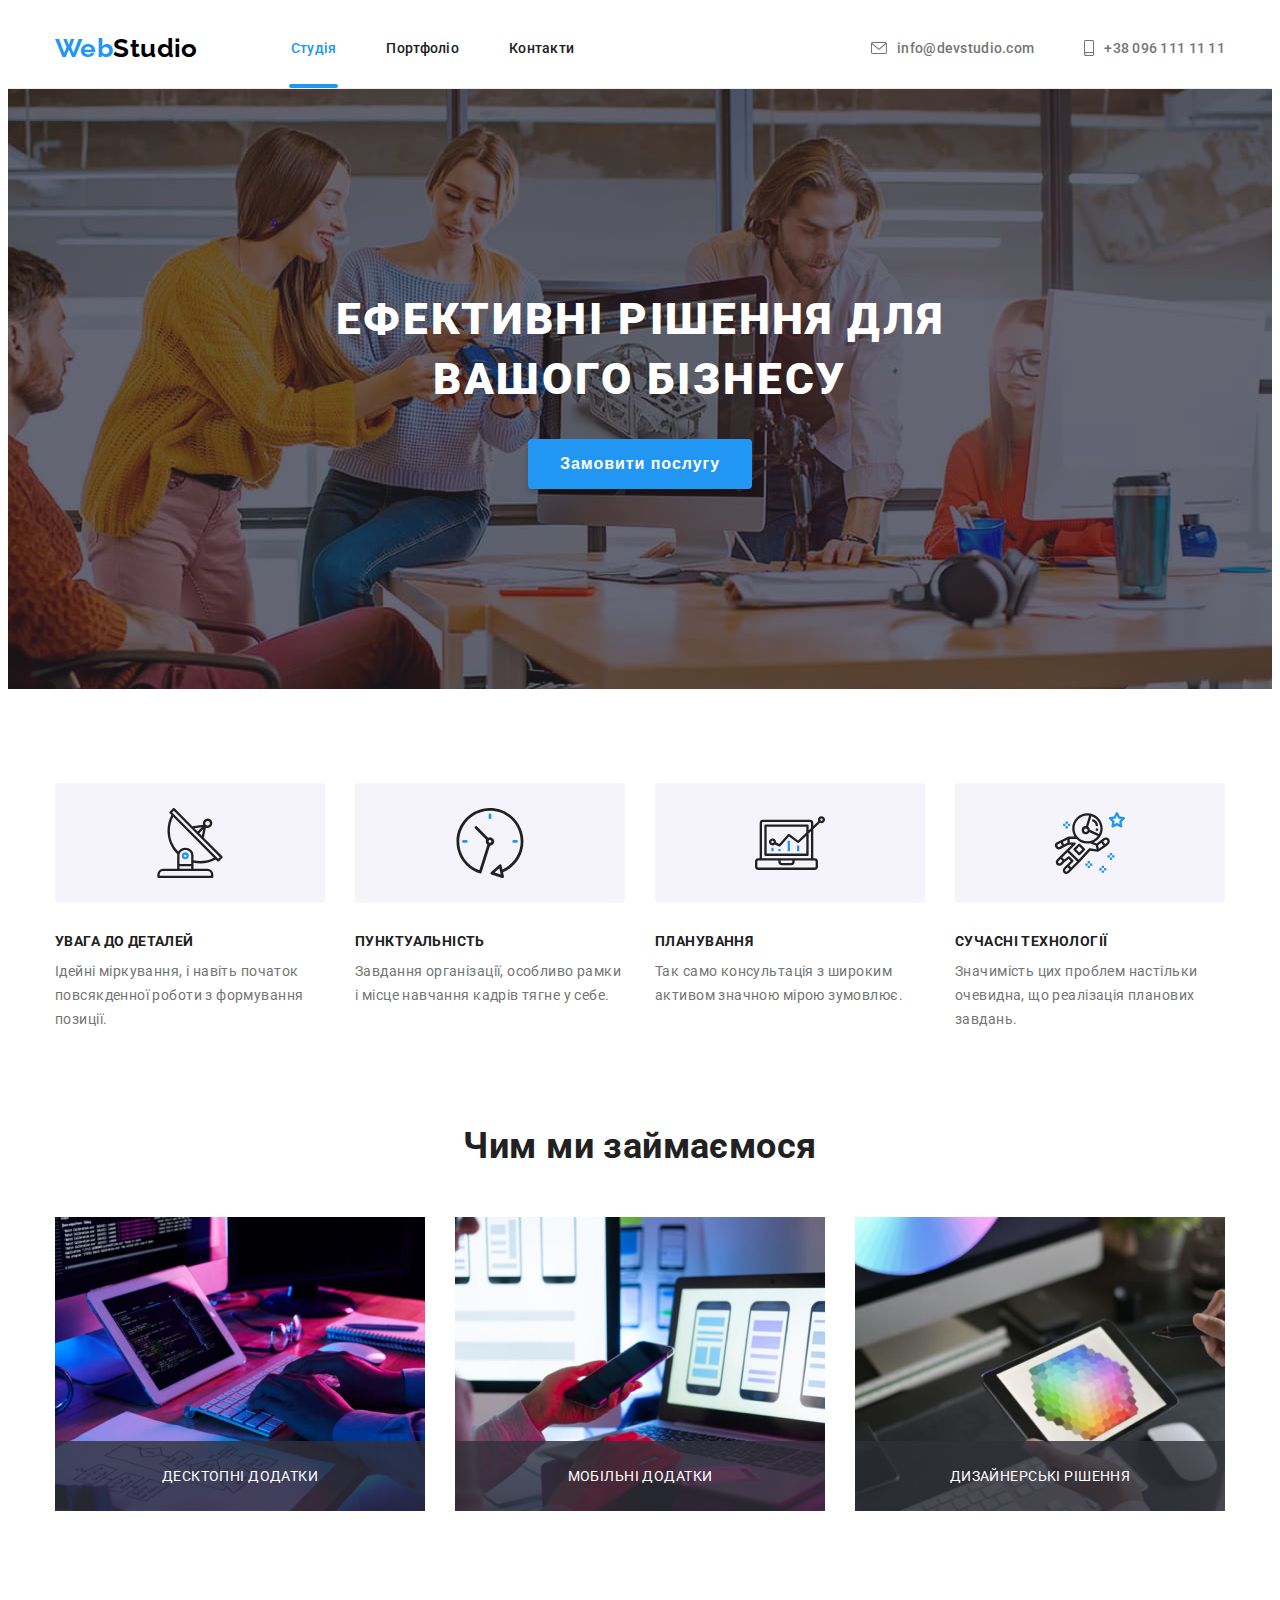
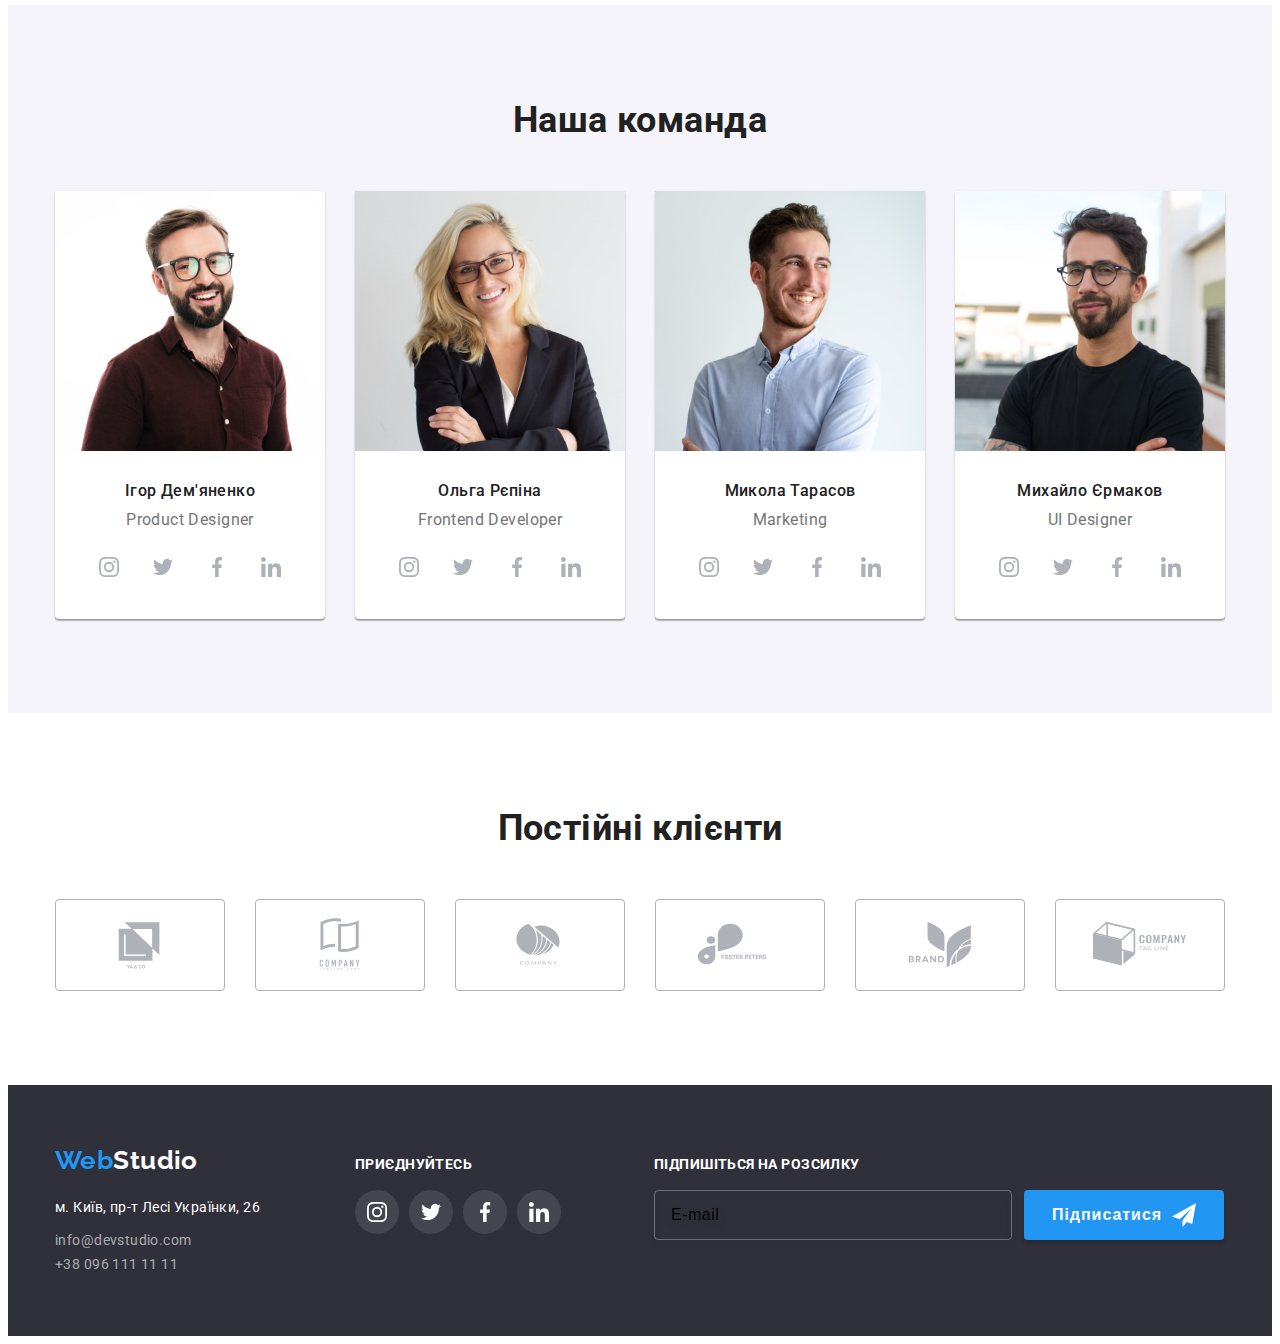
==== commit 48f675dd: "scss" ====
--- a/index.html
+++ b/index.html
@@ -70,45 +70,45 @@
           <ul class="list grid">
             <li class="grid__item--advantage">
               <div class="advantage__card">
-                <svg class="advantage__icon">
+                <svg class="icon--advantage">
                   <use href="./images/icons.svg#icon-antenna"></use>
                 </svg>
               </div>
               <h3 class="advantage__title">Увага до деталей</h3>
-              <p class="advatage__text">
+              <p class="advantage__text">
                 Ідейні міркування, і навіть початок повсякденної роботи з формування позиції.
               </p>
             </li>
             <li class="grid__item--advantage">
               <div class="advantage__card">
-                <svg class="advantage__icon">
+                <svg class="icon--advantage">
                   <use href="./images/icons.svg#icon-clock"></use>
                 </svg>
               </div>
               <h3 class="advantage__title">Пунктуальність</h3>
-              <p class="advatage__text">
+              <p class="advantage__text">
                 Завдання організації, особливо рамки і місце навчання кадрів тягне у себе.
               </p>
             </li>
             <li class="grid__item--advantage">
               <div class="advantage__card">
-                <svg class="advantage__icon">
+                <svg class="icon--advantage">
                   <use href="./images/icons.svg#icon-diagram"></use>
                 </svg>
               </div>
               <h3 class="advantage__title">Планування</h3>
-              <p class="advatage__text">
+              <p class="advantage__text">
                 Так само консультація з широким активом значною мірою зумовлює.
               </p>
             </li>
             <li class="grid__item--advantage">
               <div class="advantage__card">
-                <svg class="advantage__icon">
+                <svg class="icon--advantage">
                   <use href="./images/icons.svg#icon-astronaut"></use>
                 </svg>
               </div>
               <h3 class="advantage__title">Сучасні Технології</h3>
-              <p class="advatage__text">
+              <p class="advantage__text">
                 Значимість цих проблем настільки очевидна, що реалізація планових завдань.
               </p>
             </li>
@@ -168,7 +168,7 @@
         <div class="container">
           <h2 class="section__heading">Наша команда</h2>
           <ul class="list grid">
-            <li class="grid__item--team">
+            <li class="team__item grid__item--team">
               <img
                 class="img"
                 src="./images/igor.jpg"
@@ -183,11 +183,11 @@
                   <li class="grid__item--social">
                     <a
                       href="https://www.instagram.com"
-                      class="team__link--social"
-                      target="_blank"
-                      rel="noopener noreferrer"
-                    >
-                      <svg class="team__icon--social">
+                      class="team__link"
+                      target="_blank"
+                      rel="noopener noreferrer"
+                    >
+                      <svg class="icon--social">
                         <use href="./images/icons.svg#icon-instagram"></use>
                       </svg>
                     </a>
@@ -195,11 +195,11 @@
                   <li class="grid__item--social">
                     <a
                       href="https://twitter.com"
-                      class="team__link--social"
-                      target="_blank"
-                      rel="noopener noreferrer"
-                    >
-                      <svg class="team__icon--social">
+                      class="team__link"
+                      target="_blank"
+                      rel="noopener noreferrer"
+                    >
+                      <svg class="icon--social">
                         <use href="./images/icons.svg#icon-twitter"></use>
                       </svg>
                     </a>
@@ -207,11 +207,11 @@
                   <li class="grid__item--social">
                     <a
                       href="https://www.facebook.com"
-                      class="team__link--social"
-                      target="_blank"
-                      rel="noopener noreferrer"
-                    >
-                      <svg class="team__icon--social">
+                      class="team__link"
+                      target="_blank"
+                      rel="noopener noreferrer"
+                    >
+                      <svg class="icon--social">
                         <use href="./images/icons.svg#icon-facebook"></use>
                       </svg>
                     </a>
@@ -219,11 +219,11 @@
                   <li class="grid__item--social">
                     <a
                       href="https://ua.linkedin.com"
-                      class="team__link--social"
-                      target="_blank"
-                      rel="noopener noreferrer"
-                    >
-                      <svg class="team__icon--social">
+                      class="team__link"
+                      target="_blank"
+                      rel="noopener noreferrer"
+                    >
+                      <svg class="icon--social">
                         <use href="./images/icons.svg#icon-linkedin"></use>
                       </svg>
                     </a>
@@ -231,7 +231,7 @@
                 </ul>
               </div>
             </li>
-            <li class="grid__item--team">
+            <li class="team__item grid__item--team">
               <img
                 class="img"
                 src="./images/olha.jpg"
@@ -246,11 +246,11 @@
                   <li class="grid__item--social">
                     <a
                       href="https://www.instagram.com"
-                      class="team__link--social"
-                      target="_blank"
-                      rel="noopener noreferrer"
-                    >
-                      <svg class="team__icon--social">
+                      class="team__link"
+                      target="_blank"
+                      rel="noopener noreferrer"
+                    >
+                      <svg class="icon--social">
                         <use href="./images/icons.svg#icon-instagram"></use>
                       </svg>
                     </a>
@@ -258,11 +258,11 @@
                   <li class="grid__item--social">
                     <a
                       href="https://twitter.com"
-                      class="team__link--social"
-                      target="_blank"
-                      rel="noopener noreferrer"
-                    >
-                      <svg class="team__icon--social">
+                      class="team__link"
+                      target="_blank"
+                      rel="noopener noreferrer"
+                    >
+                      <svg class="icon--social">
                         <use href="./images/icons.svg#icon-twitter"></use>
                       </svg>
                     </a>
@@ -270,11 +270,11 @@
                   <li class="grid__item--social">
                     <a
                       href="https://www.facebook.com"
-                      class="team__link--social"
-                      target="_blank"
-                      rel="noopener noreferrer"
-                    >
-                      <svg class="team__icon--social">
+                      class="team__link"
+                      target="_blank"
+                      rel="noopener noreferrer"
+                    >
+                      <svg class="icon--social">
                         <use href="./images/icons.svg#icon-facebook"></use>
                       </svg>
                     </a>
@@ -282,11 +282,11 @@
                   <li class="grid__item--social">
                     <a
                       href="https://ua.linkedin.com"
-                      class="team__link--social"
-                      target="_blank"
-                      rel="noopener noreferrer"
-                    >
-                      <svg class="team__icon--social">
+                      class="team__link"
+                      target="_blank"
+                      rel="noopener noreferrer"
+                    >
+                      <svg class="icon--social">
                         <use href="./images/icons.svg#icon-linkedin"></use>
                       </svg>
                     </a>
@@ -294,7 +294,7 @@
                 </ul>
               </div>
             </li>
-            <li class="grid__item--team">
+            <li class="team__item grid__item--team">
               <img
                 class="img team-photo"
                 src="./images/nikolay.jpg"
@@ -309,11 +309,11 @@
                   <li class="grid__item--social">
                     <a
                       href="https://www.instagram.com"
-                      class="team__link--social"
-                      target="_blank"
-                      rel="noopener noreferrer"
-                    >
-                      <svg class="team__icon--social">
+                      class="team__link"
+                      target="_blank"
+                      rel="noopener noreferrer"
+                    >
+                      <svg class="icon--social">
                         <use href="./images/icons.svg#icon-instagram"></use>
                       </svg>
                     </a>
@@ -321,11 +321,11 @@
                   <li class="grid__item--social">
                     <a
                       href="https://twitter.com"
-                      class="team__link--social"
-                      target="_blank"
-                      rel="noopener noreferrer"
-                    >
-                      <svg class="team__icon--social">
+                      class="team__link"
+                      target="_blank"
+                      rel="noopener noreferrer"
+                    >
+                      <svg class="icon--social">
                         <use href="./images/icons.svg#icon-twitter"></use>
                       </svg>
                     </a>
@@ -333,11 +333,11 @@
                   <li class="grid__item--social">
                     <a
                       href="https://www.facebook.com"
-                      class="team__link--social"
-                      target="_blank"
-                      rel="noopener noreferrer"
-                    >
-                      <svg class="team__icon--social">
+                      class="team__link"
+                      target="_blank"
+                      rel="noopener noreferrer"
+                    >
+                      <svg class="icon--social">
                         <use href="./images/icons.svg#icon-facebook"></use>
                       </svg>
                     </a>
@@ -345,11 +345,11 @@
                   <li class="grid__item--social">
                     <a
                       href="https://ua.linkedin.com"
-                      class="team__link--social"
-                      target="_blank"
-                      rel="noopener noreferrer"
-                    >
-                      <svg class="team__icon--social">
+                      class="team__link"
+                      target="_blank"
+                      rel="noopener noreferrer"
+                    >
+                      <svg class="icon--social">
                         <use href="./images/icons.svg#icon-linkedin"></use>
                       </svg>
                     </a>
@@ -357,7 +357,7 @@
                 </ul>
               </div>
             </li>
-            <li class="grid__item--team">
+            <li class="team__item grid__item--team">
               <img
                 class="img"
                 src="./images/mixailo.jpg"
@@ -372,11 +372,11 @@
                   <li class="grid__item--social">
                     <a
                       href="https://www.instagram.com"
-                      class="team__link--social"
-                      target="_blank"
-                      rel="noopener noreferrer"
-                    >
-                      <svg class="team__icon--social">
+                      class="team__link"
+                      target="_blank"
+                      rel="noopener noreferrer"
+                    >
+                      <svg class="icon--social">
                         <use href="./images/icons.svg#icon-instagram"></use>
                       </svg>
                     </a>
@@ -384,11 +384,11 @@
                   <li class="grid__item--social">
                     <a
                       href="https://twitter.com"
-                      class="team__link--social"
-                      target="_blank"
-                      rel="noopener noreferrer"
-                    >
-                      <svg class="team__icon--social">
+                      class="team__link"
+                      target="_blank"
+                      rel="noopener noreferrer"
+                    >
+                      <svg class="icon--social">
                         <use href="./images/icons.svg#icon-twitter"></use>
                       </svg>
                     </a>
@@ -396,11 +396,11 @@
                   <li class="grid__item--social">
                     <a
                       href="https://www.facebook.com"
-                      class="team__link--social"
-                      target="_blank"
-                      rel="noopener noreferrer"
-                    >
-                      <svg class="team__icon--social">
+                      class="team__link"
+                      target="_blank"
+                      rel="noopener noreferrer"
+                    >
+                      <svg class="icon--social">
                         <use href="./images/icons.svg#icon-facebook"></use>
                       </svg>
                     </a>
@@ -408,11 +408,11 @@
                   <li class="grid__item--social">
                     <a
                       href="https://ua.linkedin.com"
-                      class="team__link--social"
-                      target="_blank"
-                      rel="noopener noreferrer"
-                    >
-                      <svg class="team__icon--social">
+                      class="team__link"
+                      target="_blank"
+                      rel="noopener noreferrer"
+                    >
+                      <svg class="icon--social">
                         <use href="./images/icons.svg#icon-linkedin"></use>
                       </svg>
                     </a>
@@ -429,42 +429,42 @@
           <ul class="list grid">
             <li class="grid__item--client">
               <a href="#" class="client__link" target="_blank" rel="noopener noreferrer">
-                <svg class="client__logo">
+                <svg class="icon--client">
                   <use href="./images/icons.svg#icon-Logo6"></use>
                 </svg>
               </a>
             </li>
             <li class="grid__item--client">
               <a href="#" class="client__link" target="_blank" rel="noopener noreferrer">
-                <svg class="client__logo">
+                <svg class="icon--client">
                   <use href="./images/icons.svg#icon-Logo5"></use>
                 </svg>
               </a>
             </li>
             <li class="grid__item--client">
               <a href="#" class="client__link" target="_blank" rel="noopener noreferrer">
-                <svg class="client__logo">
+                <svg class="icon--client">
                   <use href="./images/icons.svg#icon-Logo4"></use>
                 </svg>
               </a>
             </li>
             <li class="grid__item--client">
               <a href="#" class="client__link" target="_blank" rel="noopener noreferrer">
-                <svg class="client__logo">
+                <svg class="icon--client">
                   <use href="./images/icons.svg#icon-Logo3"></use>
                 </svg>
               </a>
             </li>
             <li class="grid__item--client">
               <a href="#" class="client__link" target="_blank" rel="noopener noreferrer">
-                <svg class="client__logo">
+                <svg class="icon--client">
                   <use href="./images/icons.svg#icon-Logo2"></use>
                 </svg>
               </a>
             </li>
             <li class="grid__item--client">
               <a href="#" class="client__link" target="_blank" rel="noopener noreferrer">
-                <svg class="client__logo">
+                <svg class="icon--client">
                   <use href="./images/icons.svg#icon-Logo1"></use>
                 </svg>
               </a>
@@ -589,7 +589,7 @@
         </button>
         <p class="modal__title">Залиште свої дані, ми вам передзвонимо</p>
         <form>
-          <div class="form__container">
+          <div class="form">
             <label class="form__label">
               <span class="form__text">Ім'я</span>
               <input
--- a/css/main.min.css
+++ b/css/main.min.css
@@ -1 +1 @@
-*,*::before,*::after{-webkit-box-sizing:border-box;box-sizing:border-box}h1,h2,h3,p{margin:0}.list{list-style:none;margin:0;padding:0}.visually-hidden{position:absolute;white-space:nowrap;width:1px;height:1px;overflow:hidden;border:0;padding:0;clip:rect(0 0 0 0);-webkit-clip-path:inset(50%);clip-path:inset(50%);margin:-1px}body{background:#fff;color:#757575;font-family:"Roboto",sans-serif;font-size:14px;letter-spacing:.03em}img{display:block;max-width:100%;height:auto}.container{width:1200px;padding-left:15px;padding-right:15px;margin-left:auto;margin-right:auto}.section{padding-top:94px;padding-bottom:94px}.section__heading{margin-bottom:50px;color:#212121;font-weight:700;font-size:36px;line-height:1.1666666667;text-align:center}.grid{display:-webkit-box;display:-ms-flexbox;display:flex;-ms-flex-wrap:wrap;flex-wrap:wrap;gap:30px}.button{display:block;-webkit-transition:background-color 250ms cubic-bezier(0.4, 0, 0.2, 1);transition:background-color 250ms cubic-bezier(0.4, 0, 0.2, 1);background-color:#2196f3;color:#fff;font-weight:700;font-size:16px;line-height:1.875;letter-spacing:.06em;-webkit-box-shadow:0px 4px 4px rgba(0,0,0,.15);box-shadow:0px 4px 4px rgba(0,0,0,.15);border-radius:4px;border:none;cursor:pointer}.button--hero{padding:10px 32px;margin-left:auto;margin-right:auto}.button--ftr{display:-webkit-inline-box;display:-ms-inline-flexbox;display:inline-flex;-webkit-box-align:center;-ms-flex-align:center;align-items:center;padding:10px 28px}.button--form{display:-webkit-box;display:-ms-flexbox;display:flex;-webkit-box-align:center;-ms-flex-align:center;align-items:center;text-align:center;padding:10px 52px;margin-left:auto;margin-right:auto}.button:hover,.button:focus{background-color:#188ce8}.button--close{position:absolute;top:8px;right:8px;-webkit-transition:background-color 250ms cubic-bezier(0.4, 0, 0.2, 1);transition:background-color 250ms cubic-bezier(0.4, 0, 0.2, 1);padding:10px;line-height:0;background-color:#fff;border-radius:50%;border:1px solid rgba(0,0,0,.2);cursor:pointer}.button--close:focus,.button--close:hover{border-color:#2196f3;fill:#2196f3}.icon--envelope{width:16px;height:12px;margin-right:10px;fill:currentColor}.icon--smartphone{width:10px;height:16px;margin-right:10px;fill:currentColor}.icon--send{width:24px;height:24px;margin-left:10px;fill:#fff}.icon--social{width:20px;height:20px}.icon--close{width:11px;height:11px}.logo{font-family:"Raleway",sans-serif;font-size:26px;font-weight:700;line-height:1.1538461538;text-decoration:none}.logo__accent{color:#2196f3}.logo--header{margin-right:93px;color:#000}.logo--footer{color:#fff}.header{border-bottom:1px solid #ececec}.header__container{display:-webkit-box;display:-ms-flexbox;display:flex;-webkit-box-align:center;-ms-flex-align:center;align-items:center;-webkit-box-pack:justify;-ms-flex-pack:justify;justify-content:space-between}.footer{background-color:#2f303a;padding-top:60px;padding-bottom:60px}.footer__container{display:-webkit-box;display:-ms-flexbox;display:flex;-webkit-box-align:baseline;-ms-flex-align:baseline;align-items:baseline}.footer__container--address{margin-right:70px;width:230px}.footer__container--social{margin-right:93px;width:206px}.footer__container--form{display:-webkit-box;display:-ms-flexbox;display:flex;-webkit-box-orient:vertical;-webkit-box-direction:normal;-ms-flex-direction:column;flex-direction:column}.footer__container--title{margin-bottom:20px;color:#fff;font-weight:700;font-size:14px;line-height:.875;letter-spacing:.03em;text-transform:uppercase}.social{display:-webkit-box;display:-ms-flexbox;display:flex;-ms-flex-wrap:wrap;flex-wrap:wrap;gap:10px;-webkit-box-pack:center;-ms-flex-pack:center;justify-content:center}.social__link{display:block;fill:#fff;-webkit-transition:background-color 250ms cubic-bezier(0.4, 0, 0.2, 1);transition:background-color 250ms cubic-bezier(0.4, 0, 0.2, 1);text-decoration:none;padding:12px;background-color:rgba(255,255,255,.1);border-radius:50%;line-height:0}.social__link:hover,.social__link:focus{background-color:#2196f3}.form-ftr{display:-webkit-box;display:-ms-flexbox;display:flex;gap:12px}.form-ftr__input{display:block;padding:15px 16px;-webkit-transition:color 250ms cubic-bezier(0.4, 0, 0.2, 1),border-color 250ms cubic-bezier(0.4, 0, 0.2, 1);transition:color 250ms cubic-bezier(0.4, 0, 0.2, 1),border-color 250ms cubic-bezier(0.4, 0, 0.2, 1);outline:none;width:358px;height:50px;background-color:rgba(0,0,0,0);border:1px solid rgba(255,255,255,.3);-webkit-filter:drop-shadow(0px 4px 4px rgba(0, 0, 0, 0.15));filter:drop-shadow(0px 4px 4px rgba(0, 0, 0, 0.15));border-radius:4px}.form-ftr__input::-webkit-input-placeholder{font-size:16px;line-height:1.25;letter-spacing:.03em;color:var(--color-text-adress)}.form-ftr__input::-moz-placeholder{font-size:16px;line-height:1.25;letter-spacing:.03em;color:var(--color-text-adress)}.form-ftr__input:-ms-input-placeholder{font-size:16px;line-height:1.25;letter-spacing:.03em;color:var(--color-text-adress)}.form-ftr__input::-ms-input-placeholder{font-size:16px;line-height:1.25;letter-spacing:.03em;color:var(--color-text-adress)}.form-ftr__input::placeholder{font-size:16px;line-height:1.25;letter-spacing:.03em;color:var(--color-text-adress)}.form-ftr__label:focus-within>.form-ftr__input{color:#2196f3;border-color:#2196f3}.nav{display:-webkit-box;display:-ms-flexbox;display:flex;-webkit-box-align:center;-ms-flex-align:center;align-items:center}.nav__list{display:-webkit-box;display:-ms-flexbox;display:flex}.nav__item{margin-right:50px}.nav__item:last-child{margin-right:0}.nav__link{display:-webkit-box;display:-ms-flexbox;display:flex;-webkit-box-orient:vertical;-webkit-box-direction:normal;-ms-flex-direction:column;flex-direction:column;-webkit-box-align:center;-ms-flex-align:center;align-items:center;-ms-flex-wrap:nowrap;flex-wrap:nowrap;padding-top:32px;padding-bottom:32px;-webkit-transition:color 250ms cubic-bezier(0.4, 0, 0.2, 1);transition:color 250ms cubic-bezier(0.4, 0, 0.2, 1);text-decoration:none;color:#212121;font-weight:500;line-height:1.1428571429;letter-spacing:.02em}.nav__link:hover,.nav__link:focus{color:#2196f3}.nav__link--contact{-webkit-box-orient:horizontal;-webkit-box-direction:normal;-ms-flex-direction:row;flex-direction:row;color:#757575}.nav__link--active{color:#2196f3;padding-bottom:0}.nav__link--active::after{content:"";width:106%;height:4px;border-radius:2px;background-color:#2196f3;background-size:contain;margin-top:28px}.address{margin-top:20px}.address__item{margin-bottom:9px}.address__item:last-child{margin-bottom:0}.address__link{-webkit-transition:color 250ms cubic-bezier(0.4, 0, 0.2, 1);transition:color 250ms cubic-bezier(0.4, 0, 0.2, 1);text-decoration:none;font-style:normal;line-height:1.7142857143;color:#fff}.address__link--contact{color:rgba(255,255,255,.6)}.address__link:hover,.address__link:focus{color:#2196f3}/*# sourceMappingURL=main.min.css.map */+*,*::before,*::after{-webkit-box-sizing:border-box;box-sizing:border-box}h1,h2,h3,p{margin:0}.list{list-style:none;margin:0;padding:0}.visually-hidden{position:absolute;white-space:nowrap;width:1px;height:1px;overflow:hidden;border:0;padding:0;clip:rect(0 0 0 0);-webkit-clip-path:inset(50%);clip-path:inset(50%);margin:-1px}body{background:#fff;color:#757575;font-family:"Roboto",sans-serif;font-size:14px;letter-spacing:.03em}img{display:block;max-width:100%;height:auto}.container{width:1200px;padding-left:15px;padding-right:15px;margin-left:auto;margin-right:auto}.section{padding-top:94px;padding-bottom:94px}.section__heading{margin-bottom:50px;color:#212121;font-weight:700;font-size:36px;line-height:1.1666666667;text-align:center}.grid{display:-webkit-box;display:-ms-flexbox;display:flex;-ms-flex-wrap:wrap;flex-wrap:wrap;gap:30px}.grid__item--advantage{width:270px}.grid__item--work{width:370px}.grid__item--team{width:270px}.grid__item--client{width:170px;height:92px}.grid__item--project{width:370px}.button{display:block;-webkit-transition:background-color 250ms cubic-bezier(0.4, 0, 0.2, 1);transition:background-color 250ms cubic-bezier(0.4, 0, 0.2, 1);background-color:#2196f3;color:#fff;font-weight:700;font-size:16px;line-height:1.875;letter-spacing:.06em;-webkit-box-shadow:0px 4px 4px rgba(0,0,0,.15);box-shadow:0px 4px 4px rgba(0,0,0,.15);border-radius:4px;border:none;cursor:pointer}.button--hero{padding:10px 32px;margin-left:auto;margin-right:auto}.button--ftr{display:-webkit-inline-box;display:-ms-inline-flexbox;display:inline-flex;-webkit-box-align:center;-ms-flex-align:center;align-items:center;padding:10px 28px}.button--form{display:-webkit-box;display:-ms-flexbox;display:flex;-webkit-box-align:center;-ms-flex-align:center;align-items:center;text-align:center;padding:10px 52px;margin-left:auto;margin-right:auto}.button:hover,.button:focus{background-color:#188ce8}.button--close{position:absolute;top:8px;right:8px;-webkit-transition:background-color 250ms cubic-bezier(0.4, 0, 0.2, 1);transition:background-color 250ms cubic-bezier(0.4, 0, 0.2, 1);padding:10px;line-height:0;background-color:#fff;border-radius:50%;border:1px solid rgba(0,0,0,.2);cursor:pointer}.button--close:focus,.button--close:hover{border-color:#2196f3;fill:#2196f3}.button--filter{padding:6px 22px;-webkit-transition:background-color 250ms cubic-bezier(0.4, 0, 0.2, 1),color 250ms cubic-bezier(0.4, 0, 0.2, 1),-webkit-box-shadow 250ms cubic-bezier(0.4, 0, 0.2, 1);transition:background-color 250ms cubic-bezier(0.4, 0, 0.2, 1),color 250ms cubic-bezier(0.4, 0, 0.2, 1),-webkit-box-shadow 250ms cubic-bezier(0.4, 0, 0.2, 1);transition:background-color 250ms cubic-bezier(0.4, 0, 0.2, 1),color 250ms cubic-bezier(0.4, 0, 0.2, 1),box-shadow 250ms cubic-bezier(0.4, 0, 0.2, 1);transition:background-color 250ms cubic-bezier(0.4, 0, 0.2, 1),color 250ms cubic-bezier(0.4, 0, 0.2, 1),box-shadow 250ms cubic-bezier(0.4, 0, 0.2, 1),-webkit-box-shadow 250ms cubic-bezier(0.4, 0, 0.2, 1);background-color:#f5f4fa;color:#212121;font-weight:500;font-size:16px;line-height:1.625;text-align:center;border-radius:4px;border:none;cursor:pointer}.button--filter:hover,.button--filter:focus{background-color:#2196f3;color:#fff;-webkit-box-shadow:0px 3px 1px rgba(0,0,0,.1),0px 1px 2px rgba(0,0,0,.08),0px 2px 2px rgba(0,0,0,.12);box-shadow:0px 3px 1px rgba(0,0,0,.1),0px 1px 2px rgba(0,0,0,.08),0px 2px 2px rgba(0,0,0,.12)}.icon--envelope{width:16px;height:12px;margin-right:10px;fill:currentColor}.icon--smartphone{width:10px;height:16px;margin-right:10px;fill:currentColor}.icon--send{width:24px;height:24px;margin-left:10px;fill:#fff}.icon--social{width:20px;height:20px}.icon--close{width:11px;height:11px}.icon--advantage{width:70px;height:70px}.icon--client{width:106px;height:60px}.icon--input{width:18px;height:18px}.icon--check{display:block;width:16px;height:15px;letter-spacing:0}.logo{font-family:"Raleway",sans-serif;font-size:26px;font-weight:700;line-height:1.1538461538;text-decoration:none}.logo__accent{color:#2196f3}.logo--header{margin-right:93px;color:#000}.logo--footer{color:#fff}.header{border-bottom:1px solid #ececec}.header__container{display:-webkit-box;display:-ms-flexbox;display:flex;-webkit-box-align:center;-ms-flex-align:center;align-items:center;-webkit-box-pack:justify;-ms-flex-pack:justify;justify-content:space-between}.footer{background-color:#2f303a;padding-top:60px;padding-bottom:60px}.footer__container{display:-webkit-box;display:-ms-flexbox;display:flex;-webkit-box-align:baseline;-ms-flex-align:baseline;align-items:baseline}.footer__container--address{margin-right:70px;width:230px}.footer__container--social{margin-right:93px;width:206px}.footer__container--form{display:-webkit-box;display:-ms-flexbox;display:flex;-webkit-box-orient:vertical;-webkit-box-direction:normal;-ms-flex-direction:column;flex-direction:column}.footer__container--title{margin-bottom:20px;color:#fff;font-weight:700;font-size:14px;line-height:.875;letter-spacing:.03em;text-transform:uppercase}.social{display:-webkit-box;display:-ms-flexbox;display:flex;-ms-flex-wrap:wrap;flex-wrap:wrap;gap:10px;-webkit-box-pack:center;-ms-flex-pack:center;justify-content:center}.social__link{display:block;fill:#fff;-webkit-transition:background-color 250ms cubic-bezier(0.4, 0, 0.2, 1);transition:background-color 250ms cubic-bezier(0.4, 0, 0.2, 1);text-decoration:none;padding:12px;background-color:rgba(255,255,255,.1);border-radius:50%;line-height:0}.social__link:hover,.social__link:focus{background-color:#2196f3}.form-ftr{display:-webkit-box;display:-ms-flexbox;display:flex;gap:12px}.form-ftr__input{display:block;padding:15px 16px;-webkit-transition:color 250ms cubic-bezier(0.4, 0, 0.2, 1),border-color 250ms cubic-bezier(0.4, 0, 0.2, 1);transition:color 250ms cubic-bezier(0.4, 0, 0.2, 1),border-color 250ms cubic-bezier(0.4, 0, 0.2, 1);outline:none;width:358px;height:50px;background-color:rgba(0,0,0,0);border:1px solid rgba(255,255,255,.3);-webkit-filter:drop-shadow(0px 4px 4px rgba(0, 0, 0, 0.15));filter:drop-shadow(0px 4px 4px rgba(0, 0, 0, 0.15));border-radius:4px}.form-ftr__input::-webkit-input-placeholder{font-size:16px;line-height:1.25;letter-spacing:.03em;color:var(--color-text-adress)}.form-ftr__input::-moz-placeholder{font-size:16px;line-height:1.25;letter-spacing:.03em;color:var(--color-text-adress)}.form-ftr__input:-ms-input-placeholder{font-size:16px;line-height:1.25;letter-spacing:.03em;color:var(--color-text-adress)}.form-ftr__input::-ms-input-placeholder{font-size:16px;line-height:1.25;letter-spacing:.03em;color:var(--color-text-adress)}.form-ftr__input::placeholder{font-size:16px;line-height:1.25;letter-spacing:.03em;color:var(--color-text-adress)}.form-ftr__label:focus-within>.form-ftr__input{color:#2196f3;border-color:#2196f3}.nav{display:-webkit-box;display:-ms-flexbox;display:flex;-webkit-box-align:center;-ms-flex-align:center;align-items:center}.nav__list{display:-webkit-box;display:-ms-flexbox;display:flex}.nav__item{margin-right:50px}.nav__item:last-child{margin-right:0}.nav__link{display:-webkit-box;display:-ms-flexbox;display:flex;-webkit-box-orient:vertical;-webkit-box-direction:normal;-ms-flex-direction:column;flex-direction:column;-webkit-box-align:center;-ms-flex-align:center;align-items:center;-ms-flex-wrap:nowrap;flex-wrap:nowrap;padding-top:32px;padding-bottom:32px;-webkit-transition:color 250ms cubic-bezier(0.4, 0, 0.2, 1);transition:color 250ms cubic-bezier(0.4, 0, 0.2, 1);text-decoration:none;color:#212121;font-weight:500;line-height:1.1428571429;letter-spacing:.02em}.nav__link:hover,.nav__link:focus{color:#2196f3}.nav__link--contact{-webkit-box-orient:horizontal;-webkit-box-direction:normal;-ms-flex-direction:row;flex-direction:row;color:#757575}.nav__link--active{color:#2196f3;padding-bottom:0}.nav__link--active::after{content:"";width:106%;height:4px;border-radius:2px;background-color:#2196f3;background-size:contain;margin-top:28px}.address{margin-top:20px}.address__item{margin-bottom:9px}.address__item:last-child{margin-bottom:0}.address__link{-webkit-transition:color 250ms cubic-bezier(0.4, 0, 0.2, 1);transition:color 250ms cubic-bezier(0.4, 0, 0.2, 1);text-decoration:none;font-style:normal;line-height:1.7142857143;color:#fff}.address__link--contact{color:rgba(255,255,255,.6)}.address__link:hover,.address__link:focus{color:#2196f3}.backdrop{background-color:rgba(0,0,0,.2);position:fixed;top:0;left:0;width:100%;height:100%;-webkit-transition-property:opacity;transition-property:opacity;-webkit-transition-duration:250ms;transition-duration:250ms;-webkit-transition-timing-function:cubic-bezier(0.4, 0, 0.2, 1);transition-timing-function:cubic-bezier(0.4, 0, 0.2, 1)}.backdrop.is-hidden{opacity:0;pointer-events:none}.modal{position:absolute;top:50%;left:50%;-webkit-transform:translate(-50%, -50%);transform:translate(-50%, -50%);padding:40px;width:528px;height:581px;background-color:#fff;-webkit-box-shadow:0px 1px 3px rgba(0,0,0,.12),0px 1px 1px rgba(0,0,0,.14),0px 2px 1px rgba(0,0,0,.2);box-shadow:0px 1px 3px rgba(0,0,0,.12),0px 1px 1px rgba(0,0,0,.14),0px 2px 1px rgba(0,0,0,.2);border-radius:4px}.modal__title{margin-bottom:12px;color:#212121;font-weight:700;font-size:20px;line-height:1.15;text-align:center;letter-spacing:.03em}.form{margin-bottom:20px}.form__label{display:-webkit-box;display:-ms-flexbox;display:flex;-webkit-box-orient:vertical;-webkit-box-direction:normal;-ms-flex-direction:column;flex-direction:column;position:relative;width:100%;height:100%;margin-bottom:10px}.form__label:last-child{margin-bottom:0}.form__text{margin-bottom:4px;color:#757575;font-size:12px;line-height:1.1666666667;letter-spacing:.01em}.form__input{padding:11px 42px;width:448px;height:40px;outline:none;-webkit-transition-property:color,border-color;transition-property:color,border-color;-webkit-transition-duration:250ms;transition-duration:250ms;-webkit-transition-timing-function:cubic-bezier(0.4, 0, 0.2, 1);transition-timing-function:cubic-bezier(0.4, 0, 0.2, 1);font-family:inherit;font-size:inherit;color:#757575;border:1px solid;border-color:rgba(33,33,33,.2);border-radius:4px}.form__icon{position:absolute;top:50%;left:12px;fill:var(--color-text-dark);-webkit-transition-property:fill;transition-property:fill;-webkit-transition-duration:250ms;transition-duration:250ms;-webkit-transition-timing-function:cubic-bezier(0.4, 0, 0.2, 1);transition-timing-function:cubic-bezier(0.4, 0, 0.2, 1)}.form__textarea{padding:12px 16px;width:448px;height:120px;resize:none;outline:none;font-family:inherit;font-size:inherit;color:#757575;border:1px solid rgba(33,33,33,.2);border-radius:4px}.form__textarea::-webkit-input-placeholder{color:rgba(117,117,117,.5);font-size:12px;line-height:1.1666666667}.form__textarea::-moz-placeholder{color:rgba(117,117,117,.5);font-size:12px;line-height:1.1666666667}.form__textarea:-ms-input-placeholder{color:rgba(117,117,117,.5);font-size:12px;line-height:1.1666666667}.form__textarea::-ms-input-placeholder{color:rgba(117,117,117,.5);font-size:12px;line-height:1.1666666667}.form__textarea::placeholder{color:rgba(117,117,117,.5);font-size:12px;line-height:1.1666666667}.form__label:focus-within>.form__input,.form__label:focus-within>.form__icon,.form__label:focus-within>.form__textarea{color:#2196f3;border-color:#2196f3;fill:#2196f3}.checkbox{display:-webkit-box;display:-ms-flexbox;display:flex;-webkit-box-pack:center;-ms-flex-pack:center;justify-content:center;-webkit-box-align:center;-ms-flex-align:center;align-items:center;width:100%;height:100%;margin-bottom:30px}.checkbox__text{color:#757575;font-size:14px;line-height:1.7142857143;letter-spacing:.03em}.checkbox__input--hidden{-moz-appearance:none;-webkit-appearance:none;appearance:none}.checkbox__icon{display:-webkit-box;display:-ms-flexbox;display:flex;-webkit-box-align:center;-ms-flex-align:center;align-items:center;-webkit-box-pack:center;-ms-flex-pack:center;justify-content:center;-ms-flex-line-pack:center;align-content:center;margin-right:8px;width:15px;height:16px;border:2px solid #212121;border-radius:4px}.checkbox__link{color:#2196f3;font-size:14px;line-height:1.7142857143;letter-spacing:.03em;-webkit-text-decoration-line:underline;text-decoration-line:underline}.checkbox__input:checked+.checkbox__icon{background-color:#2196f3;background-origin:border-box;border-color:rgba(0,0,0,0)}.hero{background-color:#2f303a;background-image:-webkit-gradient(linear, left top, left bottom, from(rgba(47, 48, 58, 0.4)), to(rgba(47, 48, 58, 0.4))),url(../images/hero.jpg);background-image:linear-gradient(rgba(47, 48, 58, 0.4), rgba(47, 48, 58, 0.4)),url(../images/hero.jpg);background-size:1600px;background-position:center;background-repeat:no-repeat;padding-top:200px;padding-bottom:200px}.hero__container{padding-left:252px;padding-right:252px}.hero__title{width:696px;margin-bottom:30px;margin-left:0;margin-right:0;color:#fff;font-weight:900;font-size:44px;line-height:1.3636363636;text-align:center;letter-spacing:.06em;text-transform:uppercase}.advantage__card{display:-webkit-box;display:-ms-flexbox;display:flex;-webkit-box-pack:center;-ms-flex-pack:center;justify-content:center;-webkit-box-align:center;-ms-flex-align:center;align-items:center;width:100%;height:120px;margin-bottom:30px;background-color:#f5f4fa;border-radius:4px}.advantage__title{margin-bottom:10px;color:#212121;font-size:14px;font-weight:700;line-height:1.1428571429;text-transform:uppercase}.advantage__text{font-weight:400;font-size:14px;line-height:1.7142857143;letter-spacing:.03em}.work{padding-top:0}.work__card{position:relative;width:100%;height:100%}.work__label{position:absolute;bottom:0;left:0;width:100%;height:70px;padding-top:27px;padding-bottom:27px;background-color:rgba(47,48,58,.8)}.work__text{line-height:1.1428571429;text-align:center;text-transform:uppercase;color:#fff}.team{background-color:#f5f4fa}.team__item{background-color:#fff;-webkit-box-shadow:0px 1px 3px rgba(0,0,0,.12),0px 1px 1px rgba(0,0,0,.14),0px 2px 1px rgba(0,0,0,.2);box-shadow:0px 1px 3px rgba(0,0,0,.12),0px 1px 1px rgba(0,0,0,.14),0px 2px 1px rgba(0,0,0,.2);border-radius:0px 0px 4px 4px}.team__container{padding:30px}.team__member{margin-bottom:10px;color:#212121;font-weight:500;font-size:16px;line-height:1.1875;text-align:center}.team__function{margin-bottom:16px;font-size:16px;line-height:1.1875;text-align:center}.grid--social{display:-webkit-box;display:-ms-flexbox;display:flex;-ms-flex-wrap:wrap;flex-wrap:wrap;gap:10px;-webkit-box-pack:center;-ms-flex-pack:center;justify-content:center}.team__link{display:block;fill:#afb1b8;-webkit-transition:background-color 250ms cubic-bezier(0.4, 0, 0.2, 1),fill 250ms cubic-bezier(0.4, 0, 0.2, 1);transition:background-color 250ms cubic-bezier(0.4, 0, 0.2, 1),fill 250ms cubic-bezier(0.4, 0, 0.2, 1);text-decoration:none;padding:12px;background-color:rgba(0,0,0,0);border-radius:50%;line-height:0}.team__link:hover,.team__link:focus{fill:#fff;background-color:#2196f3}.client__link{display:-webkit-box;display:-ms-flexbox;display:flex;-webkit-box-pack:center;-ms-flex-pack:center;justify-content:center;-webkit-box-align:center;-ms-flex-align:center;align-items:center;-webkit-transition:fill 250ms cubic-bezier(0.4, 0, 0.2, 1),border-color 250ms cubic-bezier(0.4, 0, 0.2, 1);transition:fill 250ms cubic-bezier(0.4, 0, 0.2, 1),border-color 250ms cubic-bezier(0.4, 0, 0.2, 1);width:100%;height:100%;fill:#afb1b8;border:1px solid;border-color:#afb1b8;border-radius:4px;text-decoration:none}.client__link:hover,.client__link:focus{fill:#2196f3;border-color:#188ce8}.filter{display:-webkit-box;display:-ms-flexbox;display:flex;-webkit-box-pack:center;-ms-flex-pack:center;justify-content:center;margin-bottom:50px}.filter__item{margin-right:8px}.filter__item:last-child{margin-right:0}.project__link{display:block;-webkit-transition:-webkit-box-shadow 250ms cubic-bezier(0.4, 0, 0.2, 1);transition:-webkit-box-shadow 250ms cubic-bezier(0.4, 0, 0.2, 1);transition:box-shadow 250ms cubic-bezier(0.4, 0, 0.2, 1);transition:box-shadow 250ms cubic-bezier(0.4, 0, 0.2, 1), -webkit-box-shadow 250ms cubic-bezier(0.4, 0, 0.2, 1);text-decoration:none}.project__link:hover,.project__link:focus{-webkit-box-shadow:0px 1px 1px rgba(0,0,0,.12),0px 4px 4px rgba(0,0,0,.06),1px 4px 6px rgba(0,0,0,.16);box-shadow:0px 1px 1px rgba(0,0,0,.12),0px 4px 4px rgba(0,0,0,.06),1px 4px 6px rgba(0,0,0,.16)}.project__link:hover .overlay,.project__link:focus .overlay{-webkit-transform:translatey(0%);transform:translatey(0%)}.project__container{position:relative;width:370px;height:294px;overflow:hidden}.project__box{padding:20px 24px;border-left:1px solid #eee;border-right:1px solid #eee;border-bottom:1px solid #eee}.project__name{margin-bottom:4px;color:#212121;font-weight:700;font-size:18px;line-height:2;letter-spacing:.06em}.project__filter{color:#757575;font-size:16px;line-height:1.875}.overlay{position:absolute;top:0;left:0;width:100%;height:100%;-webkit-transform:translatey(100%);transform:translatey(100%);-webkit-transition:-webkit-transform 250ms cubic-bezier(0.4, 0, 0.2, 1);transition:-webkit-transform 250ms cubic-bezier(0.4, 0, 0.2, 1);transition:transform 250ms cubic-bezier(0.4, 0, 0.2, 1);transition:transform 250ms cubic-bezier(0.4, 0, 0.2, 1), -webkit-transform 250ms cubic-bezier(0.4, 0, 0.2, 1);padding:63px 24px;background-color:rgba(33,150,243,.9)}.overlay__text{font-size:18px;line-height:1.5555555556;letter-spacing:.03em;color:#fff}/*# sourceMappingURL=main.min.css.map */--- a/css/styles.css
+++ b/css/styles.css
@@ -97,7 +97,6 @@
   gap: 30px;
 } */
 
-
 /*logo*/
 
 /* .logo {
@@ -310,7 +309,7 @@
   color: var(--background-color-bt-accent);
   border-color: var(--background-color-bt-accent);} */
 
-   /* може переіменувати у button--footer */
+/* може переіменувати у button--footer */
 /* .footer__button {
   display: inline-flex;
   align-items: center;
@@ -340,11 +339,11 @@
   background-color: var(--background-color-bt-activ);
 } */
 
-/*studio*/ 
+/*studio*/
 
 /*section hero*/
 
-.hero {
+/* .hero {
   background-color: var(--background-color-dark);
   background-image: linear-gradient(
       var(--background-color-gradient),
@@ -375,7 +374,7 @@
   text-align: center;
   letter-spacing: 0.06em;
   text-transform: uppercase;
-}
+} */
 
 /* .button--hero {
   display: block;
@@ -408,10 +407,10 @@
 
 /*section advantage*/
 
-.grid__item--advantage {
+/* .grid__item--advantage {
   width: 270px;
-}
-.advantage__card {
+} */
+/* .advantage__card {
   display: flex;
   justify-content: center;
   align-items: center;
@@ -437,11 +436,11 @@
 }
 .advatage__text {
   line-height: calc(24 / 14);
-}
+} */
 
 /*section work*/
 
-.work {
+/* .work {
   padding-top: 0;
 }
 .grid__item--work {
@@ -470,10 +469,10 @@
   text-transform: uppercase;
 
   color: var(--color-text-hero);
-}
+} */
 
 /*section team*/
-.team {
+/* .team {
   background-color: var(--background-color-sect);
 }
 .grid__item--team {
@@ -524,7 +523,7 @@
 .team__link--social:focus {
   fill: var(--color-text-hero);
   background-color: var(--background-color-bt-accent);
-}
+} */
 /* .icon--social
 .team__icon--social {
   width: 20px;
@@ -533,11 +532,11 @@
 
 /*section client*/
 
-.grid__item--client {
+/* .grid__item--client {
   width: 170px;
   height: 92px;
-}
-.client__link {
+} 
+ .client__link {
   display: flex;
   justify-content: center;
   align-items: center;
@@ -556,14 +555,14 @@
 .client__link:focus {
   fill: var(--background-color-bt-accent);
   border-color: var(--background-color-bt-activ);
-}
+} 
 .client__logo {
   width: 106px;
   height: 60px;
-}
+} */
 
 /*portfolio*/
-.filter {
+/* .filter {
   display: flex;
   justify-content: center;
   margin-bottom: 50px;
@@ -573,11 +572,12 @@
 }
 .filter__item:last-child {
   margin-right: 0;
-}
-.filter__button {
+} */
+/* .filter__button {
   padding: 6px 22px;
 
-  transition: background-color 250ms cubic-bezier(0.4, 0, 0.2, 1), color 250ms cubic-bezier(0.4, 0, 0.2, 1), box-shadow 250ms cubic-bezier(0.4, 0, 0.2, 1);
+  transition: background-color 250ms cubic-bezier(0.4, 0, 0.2, 1),
+    color 250ms cubic-bezier(0.4, 0, 0.2, 1), box-shadow 250ms cubic-bezier(0.4, 0, 0.2, 1);
 
   background-color: var(--background-color-bt);
   color: var(--color-text-topic);
@@ -595,11 +595,11 @@
   color: var(--color-text-hero);
   box-shadow: 0px 3px 1px rgba(0, 0, 0, 0.1), 0px 1px 2px rgba(0, 0, 0, 0.08),
     0px 2px 2px rgba(0, 0, 0, 0.12);
-}
-.grid__item--project {
+} */
+/* .grid__item--project {
   width: 370px;
-}
-.project__link {
+} */
+/* .project__link {
   display: block;
 
   transition: box-shadow 250ms cubic-bezier(0.4, 0, 0.2, 1);
@@ -658,11 +658,11 @@
   color: var(--color-text-main);
   font-size: 16px;
   line-height: calc(30 / 16);
-}
+} */
 
 /* MODAL */
 
-.backdrop {
+/* .backdrop {
   background-color: var(--background-color-backdrop);
   position: fixed;
   top: 0;
@@ -693,7 +693,7 @@
   box-shadow: 0px 1px 3px rgba(0, 0, 0, 0.12), 0px 1px 1px rgba(0, 0, 0, 0.14),
     0px 2px 1px rgba(0, 0, 0, 0.2);
   border-radius: 4px;
-}
+} */
 /* .modal__button--close {
 position: absolute;
 top: 8px;
@@ -719,7 +719,7 @@
   border-color: var(--background-color-bt-accent);
   fill: var(--background-color-bt-accent);
 } */
-
+/* 
 .modal__title {
   margin-bottom: 12px;
 
@@ -862,8 +862,7 @@
 line-height: calc(24 / 14);
 letter-spacing: 0.03em;
 text-decoration-line: underline;
-}
-
+} */
 
 /* .form__button{
   display: flex;
